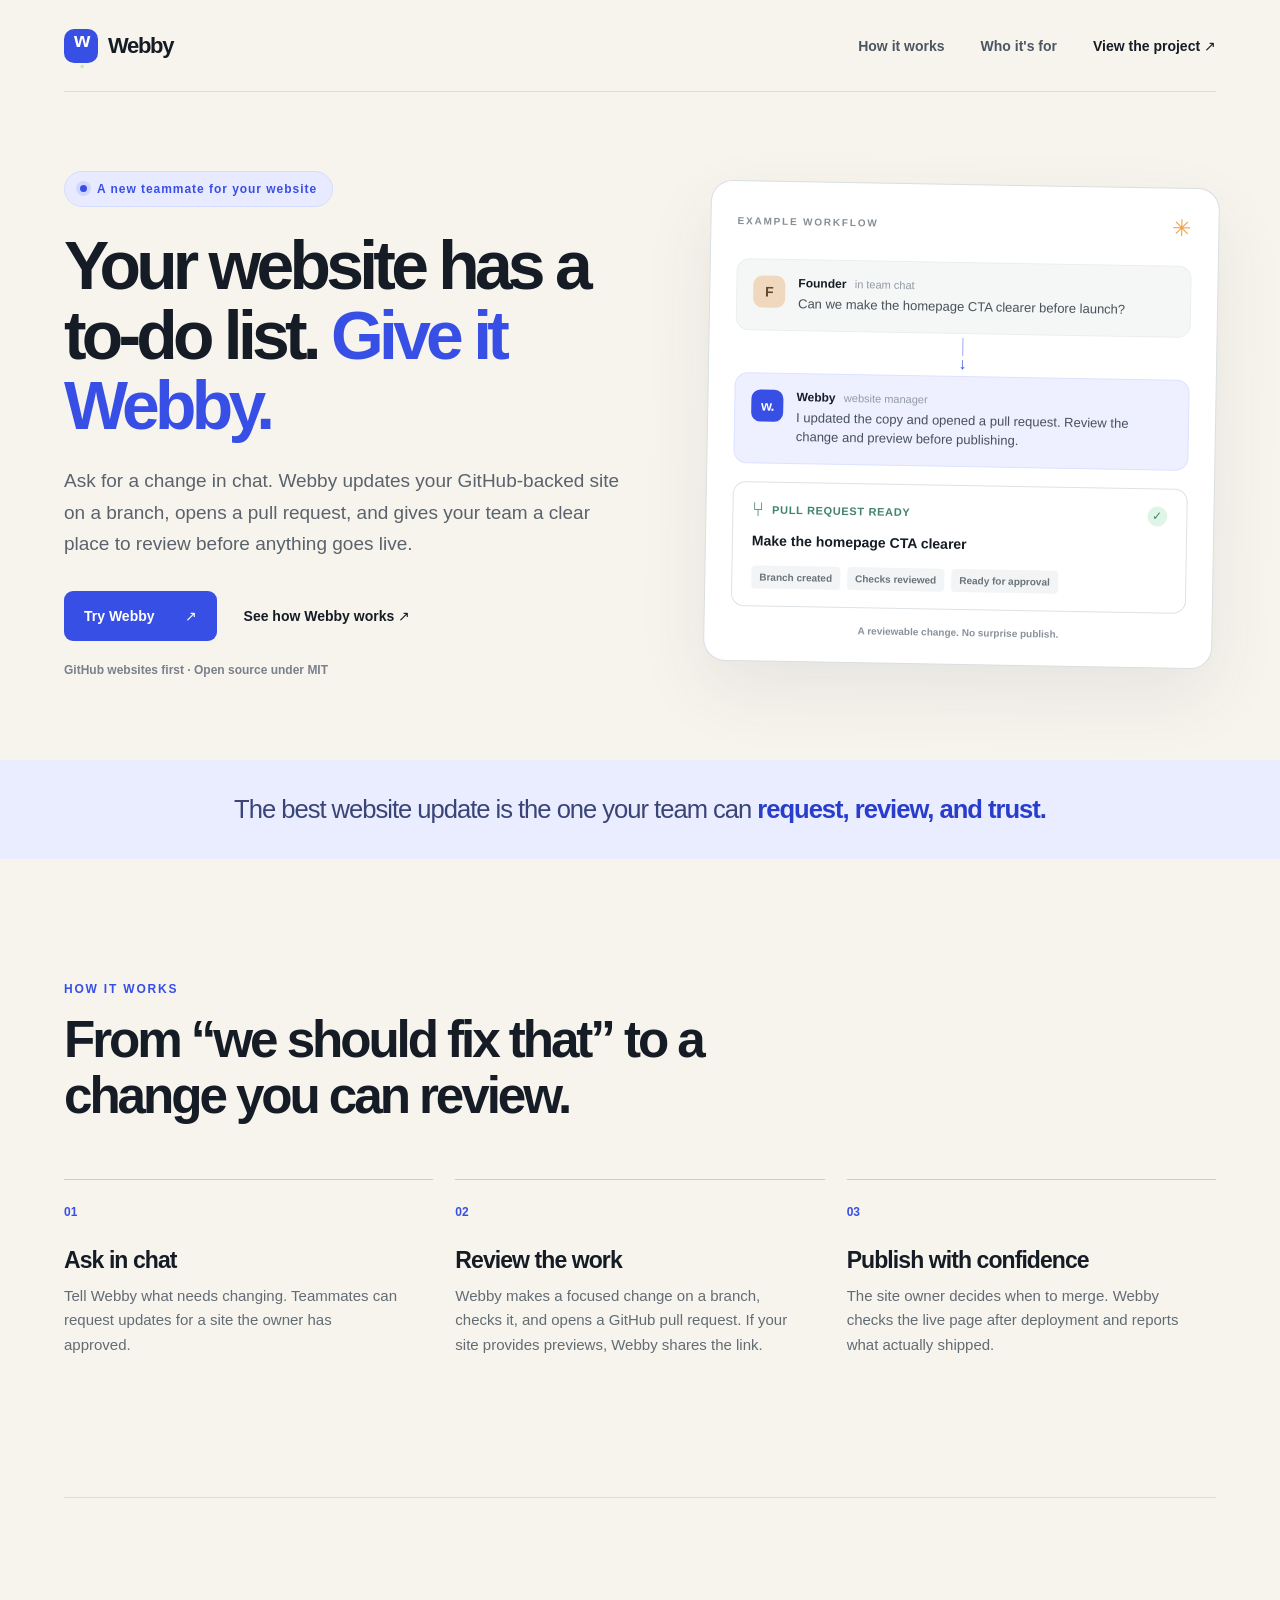
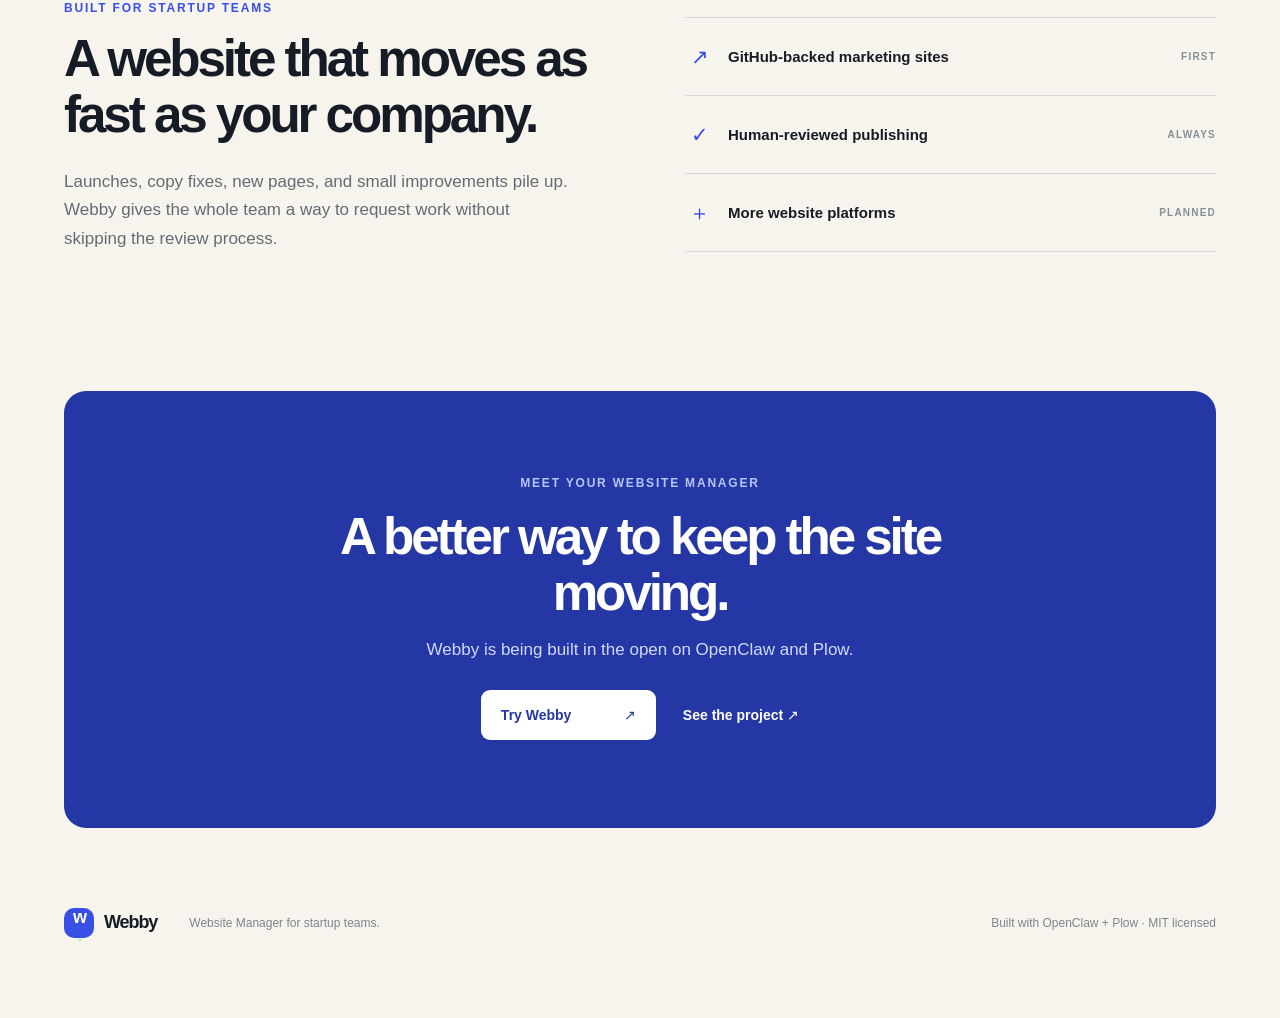
==== site/index.html @ 3ccf78e1 "Add “Try Webby” link to hero and closing sections Add a clear primary CTA linking to the Agent Index" ====
<!doctype html>
<html lang="en">
  <head>
    <meta charset="utf-8" />
    <meta name="viewport" content="width=device-width, initial-scale=1" />
    <meta name="theme-color" content="#f7f4ed" />
    <meta
      name="description"
      content="Webby Website Manager turns startup website requests into reviewed GitHub pull requests."
    />
    <title>Webby — Website Manager for startup teams</title>
    <link rel="stylesheet" href="styles.css" />
  </head>
  <body>
    <a class="skip-link" href="#main">Skip to content</a>
    <div class="page-shell">
      <header class="site-header">
        <a class="brand" href="#top" aria-label="Webby home">
          <span class="brand-mark" aria-hidden="true">w<span>.</span></span>
          <span>Webby</span>
        </a>
        <nav aria-label="Main navigation">
          <a href="#how-it-works">How it works</a>
          <a href="#built-for">Who it's for</a>
          <a
            class="header-link"
            href="https://github.com/bubba311/webby-website-manager"
            >View the project <span aria-hidden="true">↗</span></a
          >
        </nav>
      </header>

      <main id="main">
        <section class="hero" id="top" aria-labelledby="hero-title">
          <div class="hero-copy">
            <div class="eyebrow">
              <span class="status-dot" aria-hidden="true"></span> A new teammate
              for your website
            </div>
            <h1 id="hero-title">
              Your website has a to-do list. <em>Give it Webby.</em>
            </h1>
            <p class="hero-description">
              Ask for a change in chat. Webby updates your GitHub-backed site on
              a branch, opens a pull request, and gives your team a clear place
              to review before anything goes live.
            </p>
            <div class="hero-actions">
              <a
                class="button button-primary"
                href="https://aiworthusing.com/agent-index/webby-website-manager"
                >Try Webby <span aria-hidden="true">↗</span></a
              >
              <a class="text-link" href="#how-it-works"
                >See how Webby works <span aria-hidden="true">↗</span></a
              >
            </div>
            <p class="hero-footnote">
              GitHub websites first · Open source under MIT
            </p>
          </div>

          <div
            class="workflow-visual"
            aria-label="Illustrative example of a website request becoming a pull request"
          >
            <div class="visual-heading">
              <span>EXAMPLE WORKFLOW</span
              ><span class="visual-sparkle" aria-hidden="true">✳</span>
            </div>
            <div class="message-card">
              <div class="avatar avatar-founder" aria-hidden="true">F</div>
              <div>
                <div class="message-meta">
                  Founder <span>in team chat</span>
                </div>
                <p>Can we make the homepage CTA clearer before launch?</p>
              </div>
            </div>
            <div class="flow-connector">
              <span></span><span class="flow-arrow" aria-hidden="true">↓</span>
            </div>
            <div class="message-card webby-message">
              <div class="avatar avatar-webby" aria-hidden="true">w.</div>
              <div>
                <div class="message-meta">
                  Webby <span>website manager</span>
                </div>
                <p>
                  I updated the copy and opened a pull request. Review the
                  change and preview before publishing.
                </p>
              </div>
            </div>
            <div class="pull-request-card">
              <div class="pr-topline">
                <span class="pr-icon" aria-hidden="true">⑂</span> Pull request
                ready <span class="pr-check" aria-hidden="true">✓</span>
              </div>
              <strong>Make the homepage CTA clearer</strong>
              <div class="pr-meta">
                <span>Branch created</span><span>Checks reviewed</span
                ><span>Ready for approval</span>
              </div>
            </div>
            <div class="visual-caption">
              A reviewable change. No surprise publish.
            </div>
          </div>
        </section>

        <section class="principle" aria-label="Webby principle">
          <p>
            The best website update is the one your team can
            <strong>request, review, and trust.</strong>
          </p>
        </section>

        <section
          class="how-section"
          id="how-it-works"
          aria-labelledby="how-title"
        >
          <div class="section-heading">
            <span class="section-kicker">HOW IT WORKS</span>
            <h2 id="how-title">
              From “we should fix that” to a change you can review.
            </h2>
          </div>
          <div class="steps">
            <article class="step">
              <span class="step-number">01</span>
              <h3>Ask in chat</h3>
              <p>
                Tell Webby what needs changing. Teammates can request updates
                for a site the owner has approved.
              </p>
            </article>
            <article class="step">
              <span class="step-number">02</span>
              <h3>Review the work</h3>
              <p>
                Webby makes a focused change on a branch, checks it, and opens a
                GitHub pull request. If your site provides previews, Webby
                shares the link.
              </p>
            </article>
            <article class="step">
              <span class="step-number">03</span>
              <h3>Publish with confidence</h3>
              <p>
                The site owner decides when to merge. Webby checks the live page
                after deployment and reports what actually shipped.
              </p>
            </article>
          </div>
        </section>

        <section class="fit-section" id="built-for" aria-labelledby="fit-title">
          <div>
            <span class="section-kicker">BUILT FOR STARTUP TEAMS</span>
            <h2 id="fit-title">
              A website that moves as fast as your company.
            </h2>
            <p>
              Launches, copy fixes, new pages, and small improvements pile up.
              Webby gives the whole team a way to request work without skipping
              the review process.
            </p>
          </div>
          <div class="fit-list" aria-label="Current scope">
            <div>
              <span class="fit-symbol" aria-hidden="true">↗</span
              ><span>GitHub-backed marketing sites</span><strong>First</strong>
            </div>
            <div>
              <span class="fit-symbol" aria-hidden="true">✓</span
              ><span>Human-reviewed publishing</span><strong>Always</strong>
            </div>
            <div>
              <span class="fit-symbol" aria-hidden="true">＋</span
              ><span>More website platforms</span><strong>Planned</strong>
            </div>
          </div>
        </section>

        <section class="closing" aria-labelledby="closing-title">
          <span class="section-kicker">MEET YOUR WEBSITE MANAGER</span>
          <h2 id="closing-title">A better way to keep the site moving.</h2>
          <p>Webby is being built in the open on OpenClaw and Plow.</p>
          <div class="closing-actions">
            <a
              class="button button-light"
              href="https://aiworthusing.com/agent-index/webby-website-manager"
              >Try Webby <span aria-hidden="true">↗</span></a
            >
            <a
              class="text-link text-link-light"
              href="https://github.com/bubba311/webby-website-manager"
              >See the project <span aria-hidden="true">↗</span></a
            >
          </div>
        </section>
      </main>

      <footer class="site-footer">
        <a class="brand footer-brand" href="#top"
          ><span class="brand-mark" aria-hidden="true">w<span>.</span></span
          ><span>Webby</span></a
        >
        <p>Website Manager for startup teams.</p>
        <span>Built with OpenClaw + Plow · MIT licensed</span>
      </footer>
    </div>
  </body>
</html>
---- site/styles.css ----
:root {
  font-family:
    Inter,
    ui-sans-serif,
    -apple-system,
    BlinkMacSystemFont,
    "Segoe UI",
    sans-serif;
  color: #151c25;
  background: #f7f4ed;
  font-synthesis: none;
}
* {
  box-sizing: border-box;
}
html {
  scroll-behavior: smooth;
}
body {
  margin: 0;
  min-width: 320px;
}
a {
  color: inherit;
}
button,
a {
  -webkit-tap-highlight-color: transparent;
}
a:focus-visible {
  outline: 3px solid #5874ed;
  outline-offset: 4px;
}
.page-shell {
  max-width: 1440px;
  margin: 0 auto;
  padding: 0 64px;
}
.skip-link {
  position: absolute;
  left: 16px;
  top: -60px;
  background: #151c25;
  color: white;
  padding: 10px;
  z-index: 5;
}
.skip-link:focus {
  top: 12px;
}
.site-header {
  height: 92px;
  display: flex;
  align-items: center;
  justify-content: space-between;
  border-bottom: 1px solid #dbddd9;
}
.brand {
  text-decoration: none;
  display: inline-flex;
  align-items: center;
  gap: 10px;
  font-size: 22px;
  font-weight: 800;
  letter-spacing: -0.06em;
}
.brand-mark {
  display: grid;
  place-items: center;
  width: 34px;
  height: 34px;
  border-radius: 10px;
  background: #384fe6;
  color: #fff;
  font-size: 21px;
  letter-spacing: -0.1em;
  line-height: 1;
}
.brand-mark span {
  color: #b5f2a6;
}
.site-header nav {
  display: flex;
  align-items: center;
  gap: 36px;
}
.site-header nav a {
  text-decoration: none;
  font-size: 14px;
  font-weight: 600;
  color: #4c5662;
}
.site-header nav a:hover,
.text-link:hover {
  color: #384fe6;
}
.site-header nav .header-link {
  color: #151c25;
}
.hero {
  display: grid;
  grid-template-columns: minmax(0, 1fr) minmax(420px, 0.88fr);
  gap: 64px;
  align-items: center;
  min-height: 668px;
  padding: 74px 0 78px;
}
.hero-copy {
  max-width: 635px;
}
.eyebrow,
.section-kicker {
  font-size: 12px;
  font-weight: 800;
  letter-spacing: 0.15em;
  color: #384fe6;
}
.eyebrow {
  display: inline-flex;
  align-items: center;
  gap: 10px;
  background: #e8ebff;
  border: 1px solid #d6dcff;
  border-radius: 100px;
  padding: 10px 15px;
  letter-spacing: 0.08em;
}
.status-dot {
  width: 7px;
  height: 7px;
  border-radius: 50%;
  background: #384fe6;
  box-shadow: 0 0 0 4px #d1d8ff;
}
h1,
h2,
h3,
p {
  margin-top: 0;
}
h1 {
  font-size: clamp(52px, 5.3vw, 78px);
  line-height: 1.035;
  letter-spacing: -0.07em;
  margin: 24px 0 24px;
  font-weight: 800;
}
h1 em {
  color: #384fe6;
  font-style: normal;
}
.hero-description {
  font-size: 19px;
  line-height: 1.65;
  color: #5a636c;
  max-width: 570px;
}
.hero-actions {
  display: flex;
  align-items: center;
  gap: 27px;
  margin-top: 32px;
}
.button {
  display: inline-flex;
  gap: 30px;
  align-items: center;
  justify-content: space-between;
  text-decoration: none;
  border-radius: 9px;
  padding: 17px 20px;
  font-size: 14px;
  font-weight: 750;
  transition:
    transform 0.2s,
    box-shadow 0.2s;
}
.button:hover {
  transform: translateY(-2px);
  box-shadow: 0 7px 20px #283db025;
}
.button-primary {
  background: #384fe6;
  color: #fff;
}
.text-link {
  text-decoration: none;
  font-weight: 750;
  font-size: 14px;
  white-space: nowrap;
}
.hero-footnote {
  margin: 22px 0 0;
  color: #78818b;
  font-size: 12px;
  font-weight: 600;
}
.workflow-visual {
  border: 1px solid #d9dfe0;
  border-radius: 22px;
  padding: 26px;
  background: #fff;
  box-shadow: 0 28px 70px #37465716;
  transform: rotate(1deg);
}
.visual-heading {
  display: flex;
  align-items: center;
  justify-content: space-between;
  font-size: 10px;
  font-weight: 800;
  letter-spacing: 0.18em;
  color: #858e95;
  margin-bottom: 24px;
}
.visual-sparkle {
  color: #eea34a;
  font-size: 23px;
}
.message-card {
  display: flex;
  gap: 13px;
  align-items: flex-start;
  background: #f5f6f6;
  border: 1px solid #ebeef0;
  border-radius: 13px;
  padding: 16px;
}
.avatar {
  flex: none;
  display: grid;
  place-items: center;
  width: 32px;
  height: 32px;
  border-radius: 9px;
  font-size: 14px;
  font-weight: 800;
}
.avatar-founder {
  background: #efd8bd;
  color: #664827;
}
.avatar-webby {
  background: #384fe6;
  color: #fff;
  letter-spacing: -0.07em;
}
.message-meta {
  font-size: 12px;
  font-weight: 800;
}
.message-meta span {
  font-size: 11px;
  font-weight: 500;
  color: #929aa2;
  margin-left: 5px;
}
.message-card p {
  font-size: 13px;
  line-height: 1.45;
  margin: 5px 0 0;
  color: #48515a;
}
.flow-connector {
  height: 42px;
  display: flex;
  flex-direction: column;
  align-items: center;
  justify-content: center;
  gap: 1px;
}
.flow-connector > span:first-child {
  height: 18px;
  width: 1px;
  background: #9daaf4;
}
.flow-arrow {
  color: #384fe6;
  font-size: 16px;
  line-height: 14px;
}
.webby-message {
  background: #eef0ff;
  border-color: #dce2ff;
}
.pull-request-card {
  margin-top: 18px;
  border: 1px solid #dce2e6;
  border-radius: 13px;
  padding: 17px 19px;
}
.pr-topline {
  display: flex;
  align-items: center;
  gap: 7px;
  font-size: 11px;
  font-weight: 800;
  color: #42836a;
  text-transform: uppercase;
  letter-spacing: 0.06em;
}
.pr-icon {
  font-size: 20px;
  line-height: 10px;
}
.pr-check {
  margin-left: auto;
  background: #dff5e7;
  border-radius: 50%;
  height: 20px;
  width: 20px;
  display: grid;
  place-items: center;
  font-size: 12px;
}
.pull-request-card strong {
  display: block;
  margin: 13px 0 17px;
  font-size: 14px;
}
.pr-meta {
  display: flex;
  flex-wrap: wrap;
  gap: 7px;
}
.pr-meta span {
  background: #f2f4f5;
  color: #68737b;
  border-radius: 4px;
  font-size: 10px;
  font-weight: 650;
  padding: 6px 8px;
}
.visual-caption {
  text-align: center;
  color: #89929a;
  font-size: 10px;
  font-weight: 600;
  margin: 17px 0 0;
}
.principle {
  margin: 0 -64px;
  background: #e9edff;
  padding: 35px 64px;
}
.principle p {
  margin: 0;
  font-size: clamp(19px, 2vw, 28px);
  letter-spacing: -0.04em;
  text-align: center;
  color: #3b4477;
}
.principle strong {
  color: #283dcc;
}
.how-section {
  padding: 120px 0 124px;
}
.section-heading {
  max-width: 720px;
}
.section-heading h2,
.fit-section h2,
.closing h2 {
  font-size: clamp(38px, 4vw, 58px);
  letter-spacing: -0.06em;
  line-height: 1.1;
  margin: 15px 0 0;
}
.steps {
  display: grid;
  grid-template-columns: repeat(3, 1fr);
  gap: 22px;
  margin-top: 54px;
}
.step {
  border-top: 1px solid #c9cfcb;
  padding-top: 22px;
}
.step-number {
  font-size: 12px;
  font-weight: 800;
  color: #384fe6;
}
.step h3 {
  font-size: 23px;
  letter-spacing: -0.04em;
  margin: 27px 0 10px;
}
.step p {
  color: #626c74;
  font-size: 15px;
  line-height: 1.65;
  max-width: 335px;
}
.fit-section {
  display: grid;
  grid-template-columns: 1fr 1fr;
  gap: 90px;
  align-items: center;
  border-top: 1px solid #dbddd9;
  padding: 100px 0 120px;
}
.fit-section p {
  color: #626c74;
  font-size: 17px;
  line-height: 1.7;
  max-width: 510px;
  margin-top: 24px;
}
.fit-list {
  border-top: 1px solid #d4d8d6;
}
.fit-list > div {
  display: flex;
  align-items: center;
  gap: 14px;
  padding: 24px 0;
  border-bottom: 1px solid #d4d8d6;
  font-size: 15px;
  font-weight: 700;
}
.fit-symbol {
  display: grid;
  place-items: center;
  width: 29px;
  height: 29px;
  color: #384fe6;
  font-size: 21px;
}
.fit-list strong {
  margin-left: auto;
  color: #849098;
  text-transform: uppercase;
  font-size: 10px;
  letter-spacing: 0.12em;
}
.closing {
  background: #2537a4;
  color: #fff;
  text-align: center;
  border-radius: 22px;
  padding: 82px 30px 88px;
}
.closing .section-kicker {
  color: #b9c5ff;
}
.closing h2 {
  max-width: 700px;
  margin: 18px auto 18px;
}
.closing p {
  color: #d2d9ff;
  font-size: 17px;
  margin-bottom: 30px;
}
.button-light {
  color: #2537a4;
  background: #fff;
  min-width: 175px;
}
.closing-actions {
  display: flex;
  align-items: center;
  justify-content: center;
  gap: 27px;
}
.text-link-light {
  color: #fff;
  font-weight: 750;
  font-size: 14px;
  text-decoration: none;
  white-space: nowrap;
}
.text-link-light:hover {
  color: #b9c5ff;
}
.site-footer {
  min-height: 190px;
  display: flex;
  align-items: center;
  gap: 32px;
  color: #7d858c;
  font-size: 12px;
}
.site-footer p {
  margin: 0;
}
.site-footer > span {
  margin-left: auto;
}
.footer-brand {
  color: #151c25;
  font-size: 18px;
}
.footer-brand .brand-mark {
  width: 30px;
  height: 30px;
  font-size: 18px;
}
@media (max-width: 1100px) {
  .page-shell {
    padding: 0 34px;
  }
  .hero {
    gap: 35px;
    grid-template-columns: minmax(0, 1fr) minmax(370px, 0.9fr);
  }
  h1 {
    font-size: 58px;
  }
  .principle {
    margin: 0 -34px;
  }
  .fit-section {
    gap: 45px;
  }
}
@media (max-width: 800px) {
  .site-header nav {
    gap: 18px;
  }
  .site-header nav a:not(.header-link) {
    display: none;
  }
  .hero {
    grid-template-columns: 1fr;
    min-height: 0;
    padding: 66px 0 78px;
  }
  .hero-copy {
    max-width: 700px;
  }
  .workflow-visual {
    max-width: 580px;
    width: 100%;
    margin: auto;
    transform: none;
  }
  .steps {
    grid-template-columns: 1fr;
    gap: 25px;
  }
  .step h3 {
    margin-top: 13px;
  }
  .step p {
    max-width: 620px;
  }
  .fit-section {
    grid-template-columns: 1fr;
    gap: 25px;
  }
  .site-footer {
    flex-wrap: wrap;
    gap: 12px;
    padding: 30px 0;
  }
  .site-footer > span {
    margin-left: 0;
    width: 100%;
  }
}
@media (max-width: 520px) {
  .page-shell {
    padding: 0 20px;
  }
  .site-header {
    height: 72px;
  }
  .brand {
    font-size: 19px;
  }
  .site-header nav .header-link {
    font-size: 12px;
  }
  .hero {
    padding: 52px 0 65px;
  }
  h1 {
    font-size: clamp(44px, 12vw, 58px);
  }
  .hero-description {
    font-size: 16px;
  }
  .hero-actions {
    align-items: stretch;
    flex-direction: column;
    gap: 20px;
  }
  .button {
    justify-content: center;
  }
  .workflow-visual {
    padding: 18px;
  }
  .principle {
    margin: 0 -20px;
    padding: 30px 20px;
  }
  .how-section {
    padding: 80px 0;
  }
  .steps {
    margin-top: 38px;
  }
  .fit-section {
    padding: 76px 0 85px;
  }
  .closing {
    margin: 0 -4px;
    padding: 66px 23px;
    border-radius: 17px;
  }
  .site-footer p {
    width: 100%;
  }
}
@media (prefers-reduced-motion: reduce) {
  html {
    scroll-behavior: auto;
  }
  .button {
    transition: none;
  }
}
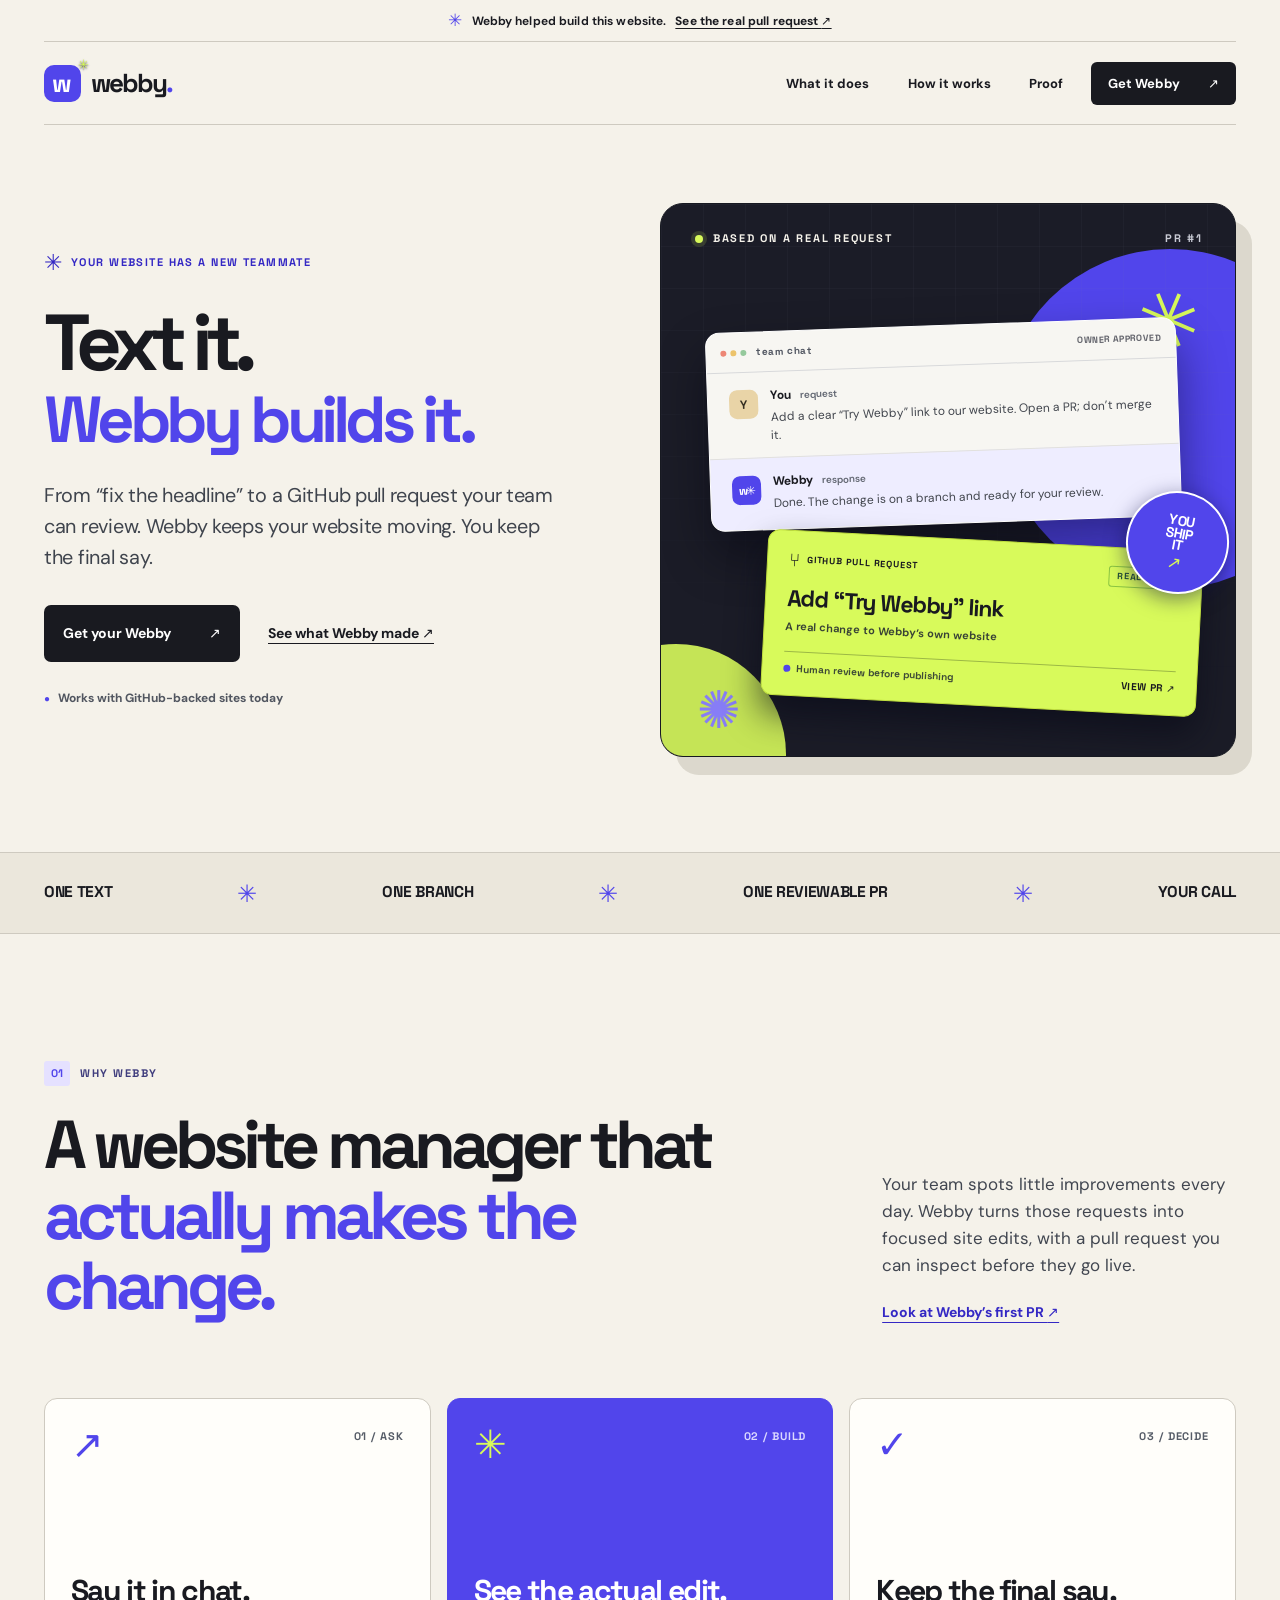
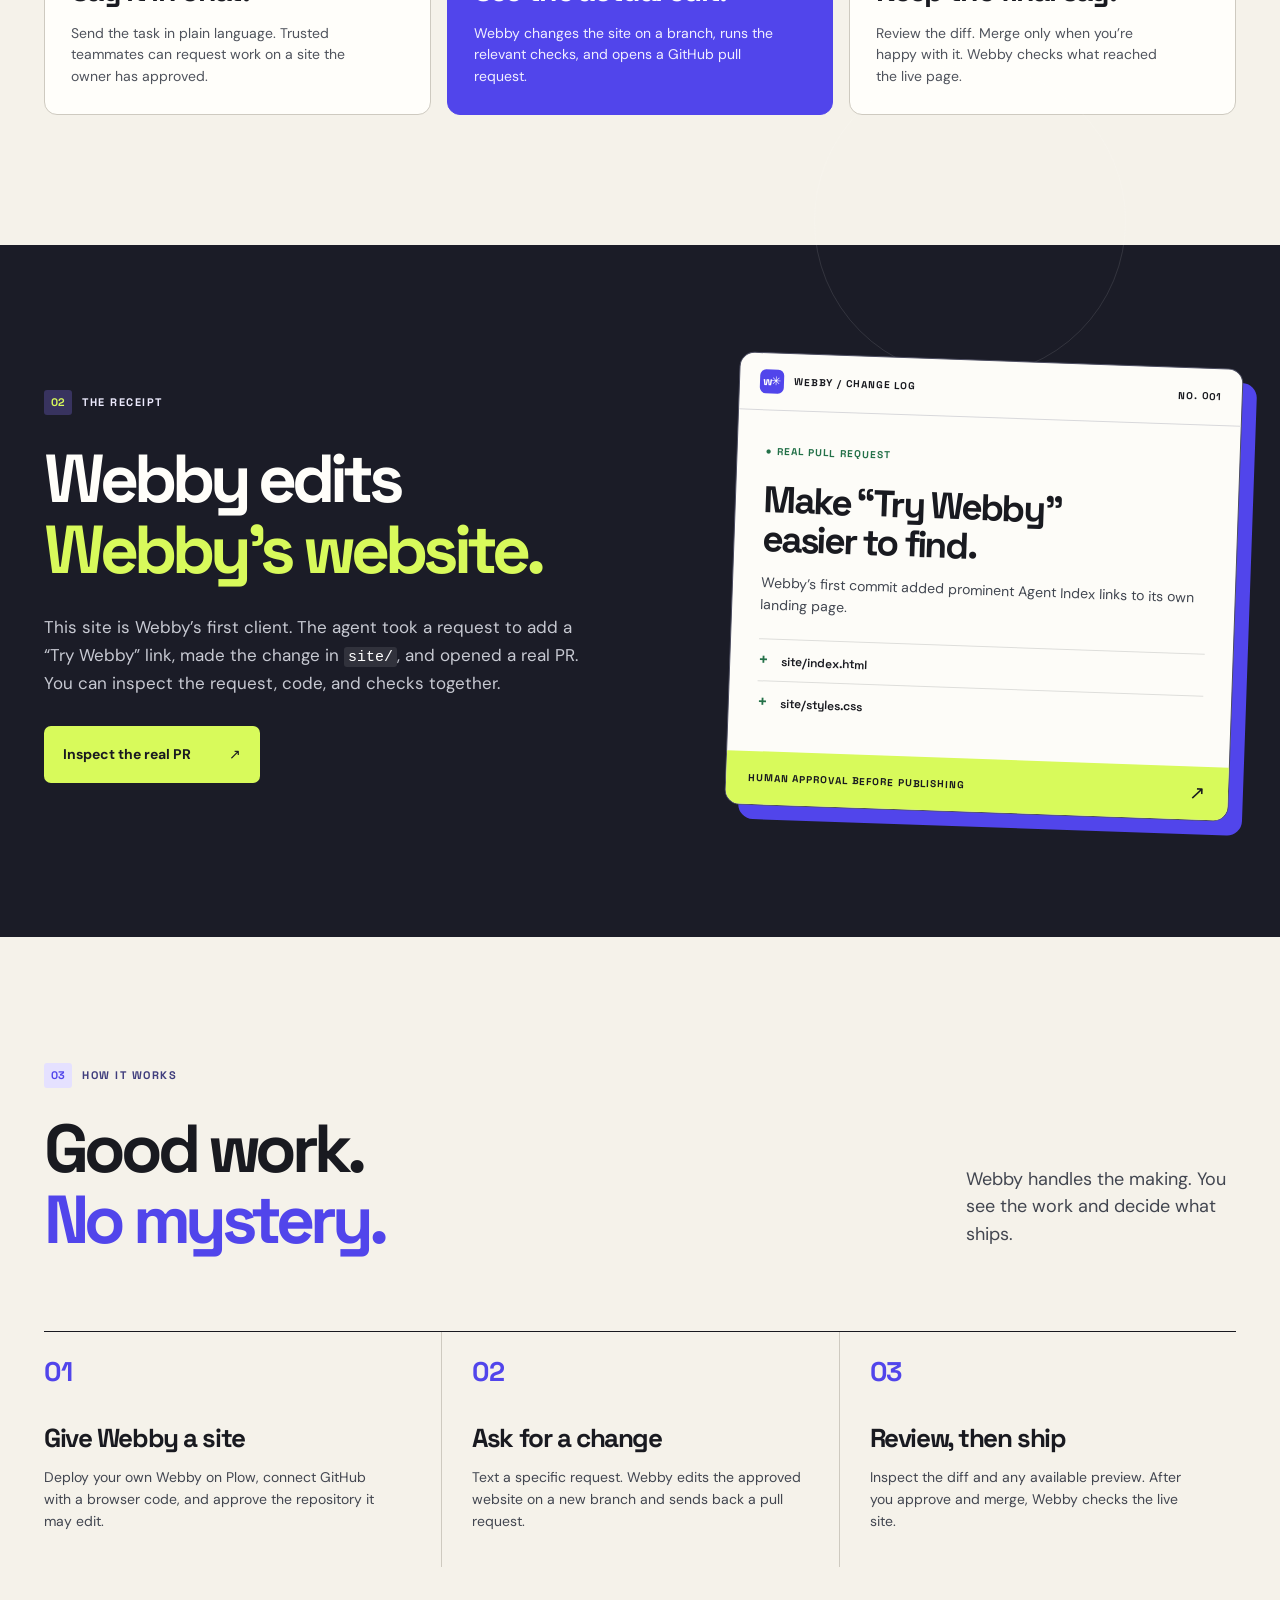
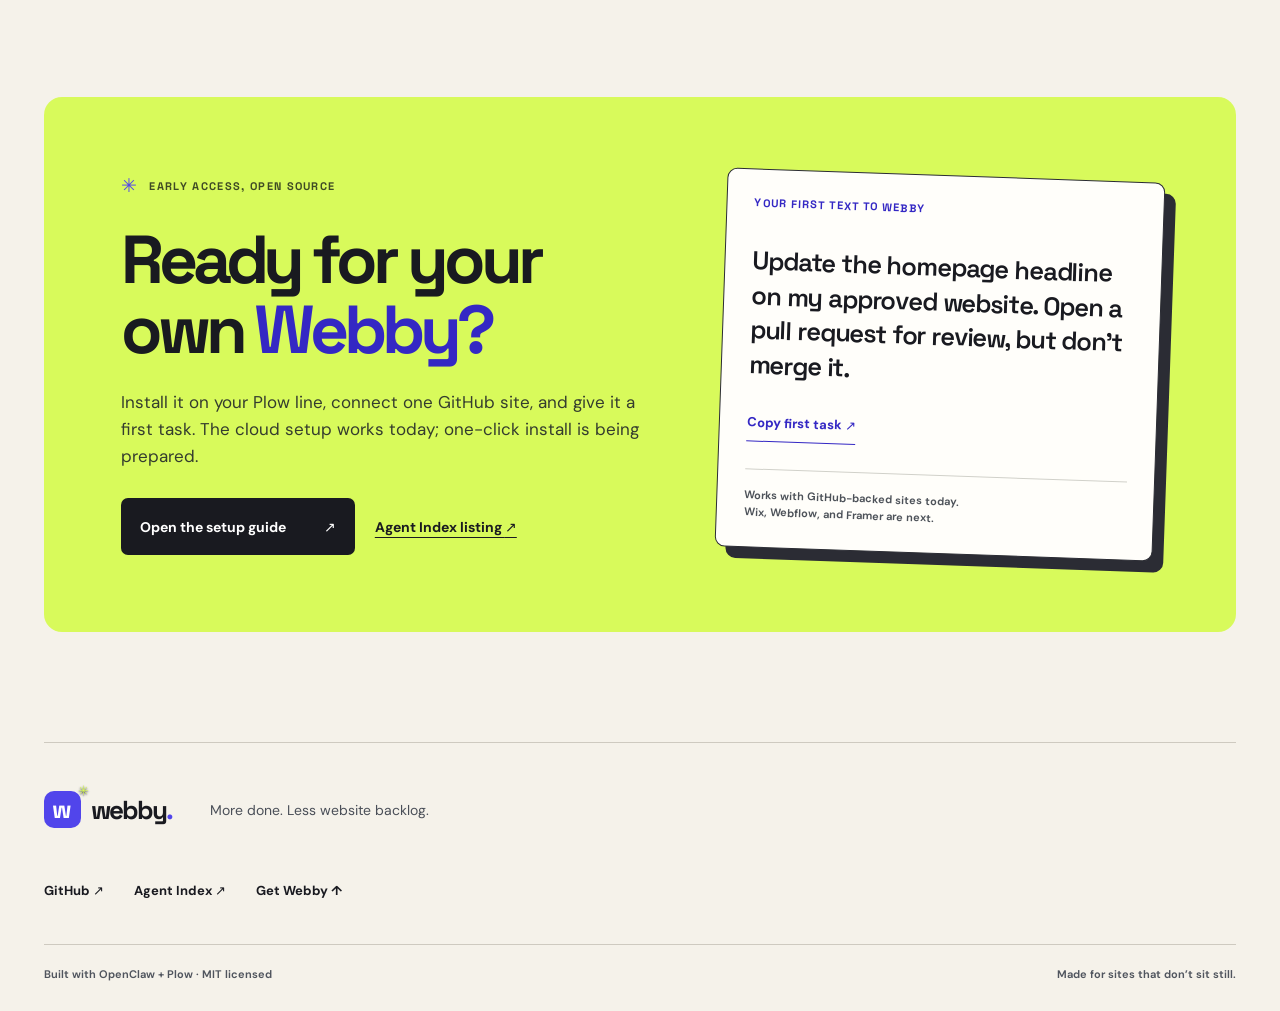
==== commit db24acb9: "Redesign Webby site and simplify first use" ====
--- a/site/index.html
+++ b/site/index.html
@@ -3,214 +3,96 @@
   <head>
     <meta charset="utf-8" />
     <meta name="viewport" content="width=device-width, initial-scale=1" />
-    <meta name="theme-color" content="#f7f4ed" />
-    <meta
-      name="description"
-      content="Webby Website Manager turns startup website requests into reviewed GitHub pull requests."
-    />
-    <title>Webby — Website Manager for startup teams</title>
+    <meta name="theme-color" content="#f5f2ea" />
+    <meta name="description" content="Meet Webby: the website teammate you can text. Ask for a change, get a GitHub pull request, and publish when you're ready." />
+    <meta property="og:type" content="website" />
+    <meta property="og:title" content="Webby — Text it. Webby builds it." />
+    <meta property="og:description" content="A website teammate for startup teams. Text a change, review the PR, and keep the final say." />
+    <meta property="og:url" content="https://bubba311.github.io/webby-website-manager/" />
+    <meta property="og:image" content="https://bubba311.github.io/webby-website-manager/social-card.png" />
+    <meta name="twitter:card" content="summary_large_image" />
+    <link rel="canonical" href="https://bubba311.github.io/webby-website-manager/" />
+    <link rel="icon" href="favicon.svg" type="image/svg+xml" />
+    <link rel="preload" href="fonts/space-grotesk-latin.woff2" as="font" type="font/woff2" crossorigin />
+    <link rel="preload" href="fonts/dm-sans-latin.woff2" as="font" type="font/woff2" crossorigin />
+    <title>Webby — Your website teammate</title>
     <link rel="stylesheet" href="styles.css" />
+    <script src="site.js" defer></script>
   </head>
   <body>
     <a class="skip-link" href="#main">Skip to content</a>
-    <div class="page-shell">
+    <div class="site-wrap">
+      <div class="announcement">
+        <span class="announcement-spark" aria-hidden="true">✳</span>
+        Webby helped build this website.
+        <a href="https://github.com/bubba311/webby-website-manager/pull/1">See the real pull request <span aria-hidden="true">↗</span></a>
+      </div>
+
       <header class="site-header">
         <a class="brand" href="#top" aria-label="Webby home">
-          <span class="brand-mark" aria-hidden="true">w<span>.</span></span>
-          <span>Webby</span>
+          <span class="brand-icon" aria-hidden="true">w<span>✳</span></span>
+          <span class="brand-name">webby<span class="brand-period">.</span></span>
         </a>
-        <nav aria-label="Main navigation">
+        <nav class="main-nav" aria-label="Main navigation">
+          <a href="#what-it-does">What it does</a>
           <a href="#how-it-works">How it works</a>
-          <a href="#built-for">Who it's for</a>
-          <a
-            class="header-link"
-            href="https://github.com/bubba311/webby-website-manager"
-            >View the project <span aria-hidden="true">↗</span></a
-          >
+          <a href="#proof">Proof</a>
         </nav>
+        <a class="nav-cta" href="#get-webby">Get Webby <span aria-hidden="true">↗</span></a>
       </header>
 
       <main id="main">
-        <section class="hero" id="top" aria-labelledby="hero-title">
+        <section class="hero content-width" id="top" aria-labelledby="hero-title">
           <div class="hero-copy">
-            <div class="eyebrow">
-              <span class="status-dot" aria-hidden="true"></span> A new teammate
-              for your website
+            <div class="eyebrow"><span class="eyebrow-icon" aria-hidden="true">✳</span> YOUR WEBSITE HAS A NEW TEAMMATE</div>
+            <h1 id="hero-title">Text it.<br /><span>Webby builds it.</span></h1>
+            <p class="hero-description">From “fix the headline” to a GitHub pull request your team can review. Webby keeps your website moving. You keep the final say.</p>
+            <div class="hero-actions">
+              <a class="button button-dark" href="#get-webby">Get your Webby <span aria-hidden="true">↗</span></a>
+              <a class="under-link" href="#proof">See what Webby made <span aria-hidden="true">↗</span></a>
             </div>
-            <h1 id="hero-title">
-              Your website has a to-do list. <em>Give it Webby.</em>
-            </h1>
-            <p class="hero-description">
-              Ask for a change in chat. Webby updates your GitHub-backed site on
-              a branch, opens a pull request, and gives your team a clear place
-              to review before anything goes live.
-            </p>
-            <div class="hero-actions">
-              <a
-                class="button button-primary"
-                href="https://aiworthusing.com/agent-index/webby-website-manager"
-                >Try Webby <span aria-hidden="true">↗</span></a
-              >
-              <a class="text-link" href="#how-it-works"
-                >See how Webby works <span aria-hidden="true">↗</span></a
-              >
+            <p class="hero-note"><span aria-hidden="true">●</span> Works with GitHub-backed sites today</p>
+          </div>
+          <div class="hero-art" aria-label="Illustration based on Webby's real first pull request">
+            <div class="hero-art-grid" aria-hidden="true"></div>
+            <div class="art-orbit orbit-one" aria-hidden="true">✳</div>
+            <div class="art-orbit orbit-two" aria-hidden="true">✺</div>
+            <div class="art-label"><span class="art-label-dot"></span> BASED ON A REAL REQUEST <span>PR #1</span></div>
+            <div class="chat-window">
+              <div class="window-topline"><span class="window-dots" aria-hidden="true"><i></i><i></i><i></i></span><span>team chat</span><span class="window-secure">OWNER APPROVED</span></div>
+              <div class="chat-row chat-row-owner"><span class="chat-avatar owner-avatar" aria-hidden="true">Y</span><div><span class="chat-name">You <small>request</small></span><p>Add a clear “Try Webby” link to our website. Open a PR; don’t merge it.</p></div></div>
+              <div class="chat-row chat-row-webby"><span class="chat-avatar webby-avatar" aria-hidden="true">w✳</span><div><span class="chat-name">Webby <small>response</small></span><p>Done. The change is on a branch and ready for your review.</p></div></div>
             </div>
-            <p class="hero-footnote">
-              GitHub websites first · Open source under MIT
-            </p>
-          </div>
-
-          <div
-            class="workflow-visual"
-            aria-label="Illustrative example of a website request becoming a pull request"
-          >
-            <div class="visual-heading">
-              <span>EXAMPLE WORKFLOW</span
-              ><span class="visual-sparkle" aria-hidden="true">✳</span>
-            </div>
-            <div class="message-card">
-              <div class="avatar avatar-founder" aria-hidden="true">F</div>
-              <div>
-                <div class="message-meta">
-                  Founder <span>in team chat</span>
-                </div>
-                <p>Can we make the homepage CTA clearer before launch?</p>
-              </div>
-            </div>
-            <div class="flow-connector">
-              <span></span><span class="flow-arrow" aria-hidden="true">↓</span>
-            </div>
-            <div class="message-card webby-message">
-              <div class="avatar avatar-webby" aria-hidden="true">w.</div>
-              <div>
-                <div class="message-meta">
-                  Webby <span>website manager</span>
-                </div>
-                <p>
-                  I updated the copy and opened a pull request. Review the
-                  change and preview before publishing.
-                </p>
-              </div>
-            </div>
-            <div class="pull-request-card">
-              <div class="pr-topline">
-                <span class="pr-icon" aria-hidden="true">⑂</span> Pull request
-                ready <span class="pr-check" aria-hidden="true">✓</span>
-              </div>
-              <strong>Make the homepage CTA clearer</strong>
-              <div class="pr-meta">
-                <span>Branch created</span><span>Checks reviewed</span
-                ><span>Ready for approval</span>
-              </div>
-            </div>
-            <div class="visual-caption">
-              A reviewable change. No surprise publish.
-            </div>
+            <a class="art-pr" href="https://github.com/bubba311/webby-website-manager/pull/1" aria-label="View Webby's real pull request number 1 on GitHub">
+              <div class="art-pr-top"><span class="pr-glyph" aria-hidden="true">⑂</span> GITHUB PULL REQUEST <span class="pr-open">REAL PR #1</span></div>
+              <strong>Add “Try Webby” link</strong>
+              <span class="pr-description">A real change to Webby’s own website</span>
+              <div class="pr-bottom"><span><i aria-hidden="true"></i> Human review before publishing</span><span>VIEW PR ↗</span></div>
+            </a>
+            <div class="art-sticker" aria-hidden="true">YOU<br />SHIP<br />IT<span>↗</span></div>
           </div>
         </section>
 
-        <section class="principle" aria-label="Webby principle">
-          <p>
-            The best website update is the one your team can
-            <strong>request, review, and trust.</strong>
-          </p>
-        </section>
+        <div class="ticker" aria-label="Webby's workflow"><div class="ticker-inner"><span>ONE TEXT</span><b>✳</b><span>ONE BRANCH</span><b>✳</b><span>ONE REVIEWABLE PR</span><b>✳</b><span>YOUR CALL</span></div></div>
 
-        <section
-          class="how-section"
-          id="how-it-works"
-          aria-labelledby="how-title"
-        >
-          <div class="section-heading">
-            <span class="section-kicker">HOW IT WORKS</span>
-            <h2 id="how-title">
-              From “we should fix that” to a change you can review.
-            </h2>
-          </div>
-          <div class="steps">
-            <article class="step">
-              <span class="step-number">01</span>
-              <h3>Ask in chat</h3>
-              <p>
-                Tell Webby what needs changing. Teammates can request updates
-                for a site the owner has approved.
-              </p>
-            </article>
-            <article class="step">
-              <span class="step-number">02</span>
-              <h3>Review the work</h3>
-              <p>
-                Webby makes a focused change on a branch, checks it, and opens a
-                GitHub pull request. If your site provides previews, Webby
-                shares the link.
-              </p>
-            </article>
-            <article class="step">
-              <span class="step-number">03</span>
-              <h3>Publish with confidence</h3>
-              <p>
-                The site owner decides when to merge. Webby checks the live page
-                after deployment and reports what actually shipped.
-              </p>
-            </article>
+        <section class="intro content-width" id="what-it-does" aria-labelledby="intro-title">
+          <div class="section-tag"><span>01</span> WHY WEBBY</div>
+          <div class="intro-grid"><h2 id="intro-title">A website manager that <em>actually makes the change.</em></h2><div class="intro-side"><p>Your team spots little improvements every day. Webby turns those requests into focused site edits, with a pull request you can inspect before they go live.</p><a class="arrow-link" href="https://github.com/bubba311/webby-website-manager/pull/1">Look at Webby’s first PR <span aria-hidden="true">↗</span></a></div></div>
+          <div class="feature-grid">
+            <article class="feature-card"><span class="feature-icon" aria-hidden="true">↗</span><span class="feature-count">01 / ASK</span><h3>Say it in chat.</h3><p>Send the task in plain language. Trusted teammates can request work on a site the owner has approved.</p></article>
+            <article class="feature-card feature-card-accent"><span class="feature-icon" aria-hidden="true">✳</span><span class="feature-count">02 / BUILD</span><h3>See the actual edit.</h3><p>Webby changes the site on a branch, runs the relevant checks, and opens a GitHub pull request.</p></article>
+            <article class="feature-card"><span class="feature-icon" aria-hidden="true">✓</span><span class="feature-count">03 / DECIDE</span><h3>Keep the final say.</h3><p>Review the diff. Merge only when you’re happy with it. Webby checks what reached the live page.</p></article>
           </div>
         </section>
 
-        <section class="fit-section" id="built-for" aria-labelledby="fit-title">
-          <div>
-            <span class="section-kicker">BUILT FOR STARTUP TEAMS</span>
-            <h2 id="fit-title">
-              A website that moves as fast as your company.
-            </h2>
-            <p>
-              Launches, copy fixes, new pages, and small improvements pile up.
-              Webby gives the whole team a way to request work without skipping
-              the review process.
-            </p>
-          </div>
-          <div class="fit-list" aria-label="Current scope">
-            <div>
-              <span class="fit-symbol" aria-hidden="true">↗</span
-              ><span>GitHub-backed marketing sites</span><strong>First</strong>
-            </div>
-            <div>
-              <span class="fit-symbol" aria-hidden="true">✓</span
-              ><span>Human-reviewed publishing</span><strong>Always</strong>
-            </div>
-            <div>
-              <span class="fit-symbol" aria-hidden="true">＋</span
-              ><span>More website platforms</span><strong>Planned</strong>
-            </div>
-          </div>
-        </section>
+        <section class="proof-band" id="proof" aria-labelledby="proof-title"><div class="content-width proof-grid"><div><div class="section-tag section-tag-light"><span>02</span> THE RECEIPT</div><h2 id="proof-title">Webby edits<br /><em>Webby’s website.</em></h2><p>This site is Webby’s first client. The agent took a request to add a “Try Webby” link, made the change in <code>site/</code>, and opened a real PR. You can inspect the request, code, and checks together.</p><a class="button button-lime" href="https://github.com/bubba311/webby-website-manager/pull/1">Inspect the real PR <span aria-hidden="true">↗</span></a></div><div class="proof-visual" aria-label="Summary of Webby's first pull request"><div class="proof-visual-top"><span class="mini-mark" aria-hidden="true">w✳</span><span>WEBBY / CHANGE LOG</span><span>NO. 001</span></div><div class="proof-visual-body"><span class="proof-status">● REAL PULL REQUEST</span><h3>Make “Try Webby” easier to find.</h3><p>Webby’s first commit added prominent Agent Index links to its own landing page.</p><div class="proof-file"><span>+</span> site/index.html</div><div class="proof-file"><span>+</span> site/styles.css</div></div><div class="proof-visual-footer"><span>HUMAN APPROVAL BEFORE PUBLISHING</span><span aria-hidden="true">↗</span></div></div></div></section>
 
-        <section class="closing" aria-labelledby="closing-title">
-          <span class="section-kicker">MEET YOUR WEBSITE MANAGER</span>
-          <h2 id="closing-title">A better way to keep the site moving.</h2>
-          <p>Webby is being built in the open on OpenClaw and Plow.</p>
-          <div class="closing-actions">
-            <a
-              class="button button-light"
-              href="https://aiworthusing.com/agent-index/webby-website-manager"
-              >Try Webby <span aria-hidden="true">↗</span></a
-            >
-            <a
-              class="text-link text-link-light"
-              href="https://github.com/bubba311/webby-website-manager"
-              >See the project <span aria-hidden="true">↗</span></a
-            >
-          </div>
-        </section>
+        <section class="how content-width" id="how-it-works" aria-labelledby="how-title"><div class="section-tag"><span>03</span> HOW IT WORKS</div><div class="how-header"><h2 id="how-title">Good work.<br /><em>No mystery.</em></h2><p>Webby handles the making. You see the work and decide what ships.</p></div><div class="how-steps"><article><span>01</span><h3>Give Webby a site</h3><p>Deploy your own Webby on Plow, connect GitHub with a browser code, and approve the repository it may edit.</p></article><article><span>02</span><h3>Ask for a change</h3><p>Text a specific request. Webby edits the approved website on a new branch and sends back a pull request.</p></article><article><span>03</span><h3>Review, then ship</h3><p>Inspect the diff and any available preview. After you approve and merge, Webby checks the live site.</p></article></div></section>
+
+        <section class="get-section content-width" id="get-webby" aria-labelledby="get-title"><div class="get-card"><div class="get-copy"><span class="get-kicker"><span aria-hidden="true">✳</span> EARLY ACCESS, OPEN SOURCE</span><h2 id="get-title">Ready for your own <em>Webby?</em></h2><p>Install it on your Plow line, connect one GitHub site, and give it a first task. The cloud setup works today; one-click install is being prepared.</p><div class="get-actions"><a class="button button-dark" href="https://github.com/bubba311/webby-website-manager#get-your-own-webby">Open the setup guide <span aria-hidden="true">↗</span></a><a class="under-link" href="https://aiworthusing.com/agent-index/webby-website-manager">Agent Index listing <span aria-hidden="true">↗</span></a></div></div><div class="first-task"><span class="first-task-label">YOUR FIRST TEXT TO WEBBY</span><p id="first-task-text">Update the homepage headline on my approved website. Open a pull request for review, but don’t merge it.</p><button class="copy-button" type="button" data-copy-target="first-task-text">Copy first task <span aria-hidden="true">↗</span></button><span class="first-task-foot">Works with GitHub-backed sites today.<br />Wix, Webflow, and Framer are next.</span></div></div></section>
       </main>
 
-      <footer class="site-footer">
-        <a class="brand footer-brand" href="#top"
-          ><span class="brand-mark" aria-hidden="true">w<span>.</span></span
-          ><span>Webby</span></a
-        >
-        <p>Website Manager for startup teams.</p>
-        <span>Built with OpenClaw + Plow · MIT licensed</span>
-      </footer>
+      <footer class="site-footer content-width"><div class="footer-main"><a class="brand" href="#top" aria-label="Webby home"><span class="brand-icon" aria-hidden="true">w<span>✳</span></span><span class="brand-name">webby<span class="brand-period">.</span></span></a><p>More done. Less website backlog.</p></div><div class="footer-links"><a href="https://github.com/bubba311/webby-website-manager">GitHub ↗</a><a href="https://aiworthusing.com/agent-index/webby-website-manager">Agent Index ↗</a><a href="#get-webby">Get Webby ↑</a></div><div class="footer-bottom"><span>Built with OpenClaw + Plow · MIT licensed</span><span>Made for sites that don’t sit still.</span></div></footer>
     </div>
   </body>
 </html>
--- a/site/styles.css
+++ b/site/styles.css
@@ -1,626 +1,288 @@
+@font-face {
+  font-family: "Space Grotesk";
+  src: url("fonts/space-grotesk-latin.woff2") format("woff2");
+  font-style: normal;
+  font-weight: 400 700;
+  font-display: swap;
+}
+@font-face {
+  font-family: "DM Sans";
+  src: url("fonts/dm-sans-latin.woff2") format("woff2");
+  font-style: normal;
+  font-weight: 400 700;
+  font-display: swap;
+}
 :root {
-  font-family:
-    Inter,
-    ui-sans-serif,
-    -apple-system,
-    BlinkMacSystemFont,
-    "Segoe UI",
-    sans-serif;
-  color: #151c25;
-  background: #f7f4ed;
+  --paper: #f5f2ea;
+  --paper-dark: #ebe7dc;
+  --ink: #191a20;
+  --muted: #515660;
+  --line: #cecac0;
+  --blue: #5145eb;
+  --blue-dark: #3428c4;
+  --lime: #d8fa5b;
+  --night: #1b1c27;
+  font-family: "DM Sans", sans-serif;
+  color: var(--ink);
+  background: var(--paper);
   font-synthesis: none;
 }
-* {
-  box-sizing: border-box;
-}
-html {
-  scroll-behavior: smooth;
-}
-body {
-  margin: 0;
-  min-width: 320px;
-}
-a {
-  color: inherit;
-}
-button,
-a {
-  -webkit-tap-highlight-color: transparent;
-}
-a:focus-visible {
-  outline: 3px solid #5874ed;
-  outline-offset: 4px;
-}
-.page-shell {
-  max-width: 1440px;
-  margin: 0 auto;
-  padding: 0 64px;
-}
-.skip-link {
-  position: absolute;
-  left: 16px;
-  top: -60px;
-  background: #151c25;
-  color: white;
-  padding: 10px;
-  z-index: 5;
-}
-.skip-link:focus {
-  top: 12px;
-}
-.site-header {
-  height: 92px;
-  display: flex;
-  align-items: center;
-  justify-content: space-between;
-  border-bottom: 1px solid #dbddd9;
-}
-.brand {
-  text-decoration: none;
-  display: inline-flex;
-  align-items: center;
-  gap: 10px;
-  font-size: 22px;
-  font-weight: 800;
-  letter-spacing: -0.06em;
-}
-.brand-mark {
-  display: grid;
-  place-items: center;
-  width: 34px;
-  height: 34px;
-  border-radius: 10px;
-  background: #384fe6;
-  color: #fff;
-  font-size: 21px;
-  letter-spacing: -0.1em;
-  line-height: 1;
-}
-.brand-mark span {
-  color: #b5f2a6;
-}
-.site-header nav {
-  display: flex;
-  align-items: center;
-  gap: 36px;
-}
-.site-header nav a {
-  text-decoration: none;
-  font-size: 14px;
-  font-weight: 600;
-  color: #4c5662;
-}
-.site-header nav a:hover,
-.text-link:hover {
-  color: #384fe6;
-}
-.site-header nav .header-link {
-  color: #151c25;
-}
-.hero {
-  display: grid;
-  grid-template-columns: minmax(0, 1fr) minmax(420px, 0.88fr);
-  gap: 64px;
-  align-items: center;
-  min-height: 668px;
-  padding: 74px 0 78px;
-}
-.hero-copy {
-  max-width: 635px;
-}
-.eyebrow,
-.section-kicker {
-  font-size: 12px;
-  font-weight: 800;
-  letter-spacing: 0.15em;
-  color: #384fe6;
-}
-.eyebrow {
-  display: inline-flex;
-  align-items: center;
-  gap: 10px;
-  background: #e8ebff;
-  border: 1px solid #d6dcff;
-  border-radius: 100px;
-  padding: 10px 15px;
-  letter-spacing: 0.08em;
-}
-.status-dot {
-  width: 7px;
-  height: 7px;
-  border-radius: 50%;
-  background: #384fe6;
-  box-shadow: 0 0 0 4px #d1d8ff;
-}
-h1,
-h2,
-h3,
-p {
-  margin-top: 0;
-}
-h1 {
-  font-size: clamp(52px, 5.3vw, 78px);
-  line-height: 1.035;
-  letter-spacing: -0.07em;
-  margin: 24px 0 24px;
-  font-weight: 800;
-}
-h1 em {
-  color: #384fe6;
-  font-style: normal;
-}
-.hero-description {
-  font-size: 19px;
-  line-height: 1.65;
-  color: #5a636c;
-  max-width: 570px;
-}
-.hero-actions {
-  display: flex;
-  align-items: center;
-  gap: 27px;
-  margin-top: 32px;
-}
-.button {
-  display: inline-flex;
-  gap: 30px;
-  align-items: center;
-  justify-content: space-between;
-  text-decoration: none;
-  border-radius: 9px;
-  padding: 17px 20px;
-  font-size: 14px;
-  font-weight: 750;
-  transition:
-    transform 0.2s,
-    box-shadow 0.2s;
-}
-.button:hover {
-  transform: translateY(-2px);
-  box-shadow: 0 7px 20px #283db025;
-}
-.button-primary {
-  background: #384fe6;
-  color: #fff;
-}
-.text-link {
-  text-decoration: none;
-  font-weight: 750;
-  font-size: 14px;
-  white-space: nowrap;
-}
-.hero-footnote {
-  margin: 22px 0 0;
-  color: #78818b;
-  font-size: 12px;
-  font-weight: 600;
-}
-.workflow-visual {
-  border: 1px solid #d9dfe0;
-  border-radius: 22px;
-  padding: 26px;
-  background: #fff;
-  box-shadow: 0 28px 70px #37465716;
-  transform: rotate(1deg);
-}
-.visual-heading {
-  display: flex;
-  align-items: center;
-  justify-content: space-between;
-  font-size: 10px;
-  font-weight: 800;
-  letter-spacing: 0.18em;
-  color: #858e95;
-  margin-bottom: 24px;
-}
-.visual-sparkle {
-  color: #eea34a;
-  font-size: 23px;
-}
-.message-card {
-  display: flex;
-  gap: 13px;
-  align-items: flex-start;
-  background: #f5f6f6;
-  border: 1px solid #ebeef0;
-  border-radius: 13px;
-  padding: 16px;
-}
-.avatar {
-  flex: none;
-  display: grid;
-  place-items: center;
-  width: 32px;
-  height: 32px;
-  border-radius: 9px;
-  font-size: 14px;
-  font-weight: 800;
-}
-.avatar-founder {
-  background: #efd8bd;
-  color: #664827;
-}
-.avatar-webby {
-  background: #384fe6;
-  color: #fff;
-  letter-spacing: -0.07em;
-}
-.message-meta {
-  font-size: 12px;
-  font-weight: 800;
-}
-.message-meta span {
-  font-size: 11px;
-  font-weight: 500;
-  color: #929aa2;
-  margin-left: 5px;
-}
-.message-card p {
-  font-size: 13px;
-  line-height: 1.45;
-  margin: 5px 0 0;
-  color: #48515a;
-}
-.flow-connector {
-  height: 42px;
-  display: flex;
-  flex-direction: column;
-  align-items: center;
-  justify-content: center;
-  gap: 1px;
-}
-.flow-connector > span:first-child {
-  height: 18px;
-  width: 1px;
-  background: #9daaf4;
-}
-.flow-arrow {
-  color: #384fe6;
-  font-size: 16px;
-  line-height: 14px;
-}
-.webby-message {
-  background: #eef0ff;
-  border-color: #dce2ff;
-}
-.pull-request-card {
-  margin-top: 18px;
-  border: 1px solid #dce2e6;
-  border-radius: 13px;
-  padding: 17px 19px;
-}
-.pr-topline {
-  display: flex;
-  align-items: center;
-  gap: 7px;
-  font-size: 11px;
-  font-weight: 800;
-  color: #42836a;
-  text-transform: uppercase;
-  letter-spacing: 0.06em;
-}
-.pr-icon {
-  font-size: 20px;
-  line-height: 10px;
-}
-.pr-check {
-  margin-left: auto;
-  background: #dff5e7;
-  border-radius: 50%;
-  height: 20px;
-  width: 20px;
-  display: grid;
-  place-items: center;
-  font-size: 12px;
-}
-.pull-request-card strong {
-  display: block;
-  margin: 13px 0 17px;
-  font-size: 14px;
-}
-.pr-meta {
-  display: flex;
-  flex-wrap: wrap;
-  gap: 7px;
-}
-.pr-meta span {
-  background: #f2f4f5;
-  color: #68737b;
-  border-radius: 4px;
-  font-size: 10px;
-  font-weight: 650;
-  padding: 6px 8px;
-}
-.visual-caption {
-  text-align: center;
-  color: #89929a;
-  font-size: 10px;
-  font-weight: 600;
-  margin: 17px 0 0;
-}
-.principle {
-  margin: 0 -64px;
-  background: #e9edff;
-  padding: 35px 64px;
-}
-.principle p {
-  margin: 0;
-  font-size: clamp(19px, 2vw, 28px);
-  letter-spacing: -0.04em;
-  text-align: center;
-  color: #3b4477;
-}
-.principle strong {
-  color: #283dcc;
-}
-.how-section {
-  padding: 120px 0 124px;
-}
-.section-heading {
-  max-width: 720px;
-}
-.section-heading h2,
-.fit-section h2,
-.closing h2 {
-  font-size: clamp(38px, 4vw, 58px);
-  letter-spacing: -0.06em;
-  line-height: 1.1;
-  margin: 15px 0 0;
-}
-.steps {
-  display: grid;
-  grid-template-columns: repeat(3, 1fr);
-  gap: 22px;
-  margin-top: 54px;
-}
-.step {
-  border-top: 1px solid #c9cfcb;
-  padding-top: 22px;
-}
-.step-number {
-  font-size: 12px;
-  font-weight: 800;
-  color: #384fe6;
-}
-.step h3 {
-  font-size: 23px;
-  letter-spacing: -0.04em;
-  margin: 27px 0 10px;
-}
-.step p {
-  color: #626c74;
-  font-size: 15px;
-  line-height: 1.65;
-  max-width: 335px;
-}
-.fit-section {
-  display: grid;
-  grid-template-columns: 1fr 1fr;
-  gap: 90px;
-  align-items: center;
-  border-top: 1px solid #dbddd9;
-  padding: 100px 0 120px;
-}
-.fit-section p {
-  color: #626c74;
-  font-size: 17px;
-  line-height: 1.7;
-  max-width: 510px;
-  margin-top: 24px;
-}
-.fit-list {
-  border-top: 1px solid #d4d8d6;
-}
-.fit-list > div {
-  display: flex;
-  align-items: center;
-  gap: 14px;
-  padding: 24px 0;
-  border-bottom: 1px solid #d4d8d6;
-  font-size: 15px;
-  font-weight: 700;
-}
-.fit-symbol {
-  display: grid;
-  place-items: center;
-  width: 29px;
-  height: 29px;
-  color: #384fe6;
-  font-size: 21px;
-}
-.fit-list strong {
-  margin-left: auto;
-  color: #849098;
-  text-transform: uppercase;
-  font-size: 10px;
-  letter-spacing: 0.12em;
-}
-.closing {
-  background: #2537a4;
-  color: #fff;
-  text-align: center;
-  border-radius: 22px;
-  padding: 82px 30px 88px;
-}
-.closing .section-kicker {
-  color: #b9c5ff;
-}
-.closing h2 {
-  max-width: 700px;
-  margin: 18px auto 18px;
-}
-.closing p {
-  color: #d2d9ff;
-  font-size: 17px;
-  margin-bottom: 30px;
-}
-.button-light {
-  color: #2537a4;
-  background: #fff;
-  min-width: 175px;
-}
-.closing-actions {
-  display: flex;
-  align-items: center;
-  justify-content: center;
-  gap: 27px;
-}
-.text-link-light {
-  color: #fff;
-  font-weight: 750;
-  font-size: 14px;
-  text-decoration: none;
-  white-space: nowrap;
-}
-.text-link-light:hover {
-  color: #b9c5ff;
-}
-.site-footer {
-  min-height: 190px;
-  display: flex;
-  align-items: center;
-  gap: 32px;
-  color: #7d858c;
-  font-size: 12px;
-}
-.site-footer p {
-  margin: 0;
-}
-.site-footer > span {
-  margin-left: auto;
-}
-.footer-brand {
-  color: #151c25;
-  font-size: 18px;
-}
-.footer-brand .brand-mark {
-  width: 30px;
-  height: 30px;
-  font-size: 18px;
-}
-@media (max-width: 1100px) {
-  .page-shell {
-    padding: 0 34px;
-  }
-  .hero {
-    gap: 35px;
-    grid-template-columns: minmax(0, 1fr) minmax(370px, 0.9fr);
-  }
-  h1 {
-    font-size: 58px;
-  }
-  .principle {
-    margin: 0 -34px;
-  }
-  .fit-section {
-    gap: 45px;
-  }
-}
-@media (max-width: 800px) {
-  .site-header nav {
-    gap: 18px;
-  }
-  .site-header nav a:not(.header-link) {
-    display: none;
-  }
-  .hero {
-    grid-template-columns: 1fr;
-    min-height: 0;
-    padding: 66px 0 78px;
-  }
-  .hero-copy {
-    max-width: 700px;
-  }
-  .workflow-visual {
-    max-width: 580px;
-    width: 100%;
-    margin: auto;
-    transform: none;
-  }
-  .steps {
-    grid-template-columns: 1fr;
-    gap: 25px;
-  }
-  .step h3 {
-    margin-top: 13px;
-  }
-  .step p {
-    max-width: 620px;
-  }
-  .fit-section {
-    grid-template-columns: 1fr;
-    gap: 25px;
-  }
-  .site-footer {
-    flex-wrap: wrap;
-    gap: 12px;
-    padding: 30px 0;
-  }
-  .site-footer > span {
-    margin-left: 0;
-    width: 100%;
-  }
-}
-@media (max-width: 520px) {
-  .page-shell {
-    padding: 0 20px;
-  }
-  .site-header {
-    height: 72px;
-  }
-  .brand {
-    font-size: 19px;
-  }
-  .site-header nav .header-link {
-    font-size: 12px;
-  }
-  .hero {
-    padding: 52px 0 65px;
-  }
-  h1 {
-    font-size: clamp(44px, 12vw, 58px);
-  }
-  .hero-description {
-    font-size: 16px;
-  }
-  .hero-actions {
-    align-items: stretch;
-    flex-direction: column;
-    gap: 20px;
-  }
-  .button {
-    justify-content: center;
-  }
-  .workflow-visual {
-    padding: 18px;
-  }
-  .principle {
-    margin: 0 -20px;
-    padding: 30px 20px;
-  }
-  .how-section {
-    padding: 80px 0;
-  }
-  .steps {
-    margin-top: 38px;
-  }
-  .fit-section {
-    padding: 76px 0 85px;
-  }
-  .closing {
-    margin: 0 -4px;
-    padding: 66px 23px;
-    border-radius: 17px;
-  }
-  .site-footer p {
-    width: 100%;
-  }
+* { box-sizing: border-box; }
+html { scroll-behavior: smooth; }
+body { margin: 0; min-width: 320px; }
+a { color: inherit; }
+button, a { -webkit-tap-highlight-color: transparent; }
+a:focus-visible, button:focus-visible { outline: 3px solid var(--blue); outline-offset: 4px; }
+button { font: inherit; }
+h1, h2, h3, p { margin-top: 0; }
+.site-wrap { overflow: hidden; }
+.content-width, .site-header, .announcement { width: min(100% - 88px, 1392px); margin-inline: auto; }
+.skip-link { position: fixed; top: -80px; left: 16px; z-index: 30; padding: 12px 18px; background: var(--lime); color: var(--ink); font-weight: 700; }
+.skip-link:focus { top: 14px; }
+.announcement { min-height: 41px; display: flex; align-items: center; justify-content: center; gap: 9px; font-size: 12px; font-weight: 650; letter-spacing: .01em; }
+.announcement-spark { color: var(--blue); font-size: 17px; line-height: 1; }
+.announcement a { text-underline-offset: 3px; font-weight: 800; }
+.announcement a:hover { color: var(--blue-dark); }
+.site-header { height: 84px; display: flex; align-items: center; justify-content: space-between; border-top: 1px solid var(--line); border-bottom: 1px solid var(--line); gap: 28px; }
+.brand { display: inline-flex; align-items: center; gap: 10px; text-decoration: none; white-space: nowrap; }
+.brand-icon { width: 37px; height: 37px; display: grid; place-items: center; position: relative; border-radius: 10px; background: var(--blue); color: white; font: 700 25px/1 "Space Grotesk", sans-serif; letter-spacing: -.1em; padding-right: 3px; }
+.brand-icon span { position: absolute; right: -5px; top: -7px; color: var(--lime); font: 700 13px/1 "Space Grotesk", sans-serif; text-shadow: 0 1px 2px #201e38; }
+.brand-name { font: 700 26px/1 "Space Grotesk", sans-serif; letter-spacing: -.08em; }
+.brand-period { color: var(--blue); }
+.main-nav { display: flex; align-items: center; gap: clamp(20px, 3vw, 46px); margin-left: auto; }
+.main-nav a { text-decoration: none; font-size: 13px; font-weight: 750; }
+.main-nav a:hover, .footer-links a:hover { color: var(--blue); }
+.nav-cta { text-decoration: none; display: inline-flex; align-items: center; gap: 28px; background: var(--ink); color: white; border-radius: 6px; padding: 13px 17px; font-size: 13px; font-weight: 750; transition: transform .2s, background .2s; }
+.nav-cta:hover { background: var(--blue); transform: translateY(-2px); }
+.hero { display: grid; grid-template-columns: minmax(0, .99fr) minmax(0, 1.01fr); gap: clamp(32px, 4vw, 64px); align-items: center; padding-block: 78px 95px; min-height: 700px; }
+.hero-copy { position: relative; z-index: 2; }
+.eyebrow { display: inline-flex; align-items: center; gap: 9px; font: 700 11px/1.3 "Space Grotesk", sans-serif; letter-spacing: .13em; color: var(--blue-dark); }
+.eyebrow-icon { font-size: 22px; line-height: 10px; letter-spacing: 0; }
+h1, h2, h3 { font-family: "Space Grotesk", sans-serif; }
+h1 { font-size: clamp(67px, 6.2vw, 100px); line-height: .94; letter-spacing: -.095em; font-weight: 700; margin: 31px 0 30px; }
+h1 span { display: block; color: var(--blue); font-size: .82em; letter-spacing: -.08em; white-space: nowrap; margin-top: 8px; }
+.hero-description { max-width: 510px; color: #3f444d; font-size: clamp(18px, 1.55vw, 21px); line-height: 1.55; letter-spacing: -.014em; }
+.hero-actions, .get-actions { display: flex; align-items: center; gap: 28px; margin-top: 32px; }
+.button { display: inline-flex; justify-content: space-between; align-items: center; gap: 38px; border-radius: 7px; min-height: 57px; padding: 16px 19px; text-decoration: none; font-size: 14px; font-weight: 800; white-space: nowrap; transition: transform .2s, box-shadow .2s, background .2s; }
+.button:hover { transform: translateY(-3px); box-shadow: 0 12px 24px #191a2025; }
+.button-dark { background: var(--ink); color: white; }
+.button-dark:hover { background: var(--blue); }
+.under-link, .arrow-link { text-underline-offset: 5px; text-decoration-thickness: 1px; font-size: 14px; font-weight: 800; white-space: nowrap; }
+.under-link:hover, .arrow-link:hover { color: var(--blue-dark); }
+.hero-note { margin: 28px 0 0; color: var(--muted); font-size: 12px; font-weight: 700; }
+.hero-note span { color: var(--blue); font-size: 10px; margin-right: 5px; }
+.hero-art { min-height: 554px; position: relative; border-radius: 23px; background: var(--night); border: 1px solid #171921; overflow: hidden; box-shadow: 16px 18px 0 #dcd8cd; }
+.hero-art-grid { position: absolute; inset: 0; opacity: .23; background-image: linear-gradient(#81869c44 1px, transparent 1px), linear-gradient(90deg, #81869c44 1px, transparent 1px); background-size: 42px 42px; mask-image: linear-gradient(to bottom, black, transparent 95%); }
+.hero-art::before { content: ""; position: absolute; width: 340px; height: 340px; border-radius: 50%; right: -105px; top: 45px; background: var(--blue); filter: blur(0); }
+.hero-art::after { content: ""; position: absolute; width: 220px; height: 220px; border-radius: 50%; left: -95px; bottom: -108px; background: var(--lime); opacity: .9; }
+.art-label { position: absolute; z-index: 2; top: 29px; left: 34px; right: 32px; display: flex; gap: 10px; align-items: center; color: #f5f2ea; font: 700 11px/1 "Space Grotesk", sans-serif; letter-spacing: .16em; }
+.art-label > span:last-child { margin-left: auto; color: #c9cbd5; }
+.art-label-dot { width: 8px; height: 8px; background: var(--lime); border-radius: 50%; box-shadow: 0 0 0 4px #d8fa5b24; }
+.art-orbit { position: absolute; z-index: 1; color: var(--lime); line-height: 1; }
+.orbit-one { right: 33px; top: 80px; font-size: 77px; transform: rotate(-22deg); }
+.orbit-two { left: 36px; bottom: 20px; font-size: 52px; color: #877df6; }
+.chat-window { position: absolute; z-index: 2; left: 8.2%; top: 22%; width: 82%; background: #f7f6f2; border: 1px solid #ffffff; border-radius: 14px; overflow: hidden; transform: rotate(-2deg); box-shadow: 0 24px 48px #03030e70; }
+.window-topline { min-height: 40px; padding: 0 14px; display: flex; align-items: center; gap: 10px; border-bottom: 1px solid #d8d9db; color: #515661; font: 700 10px/1 "Space Grotesk", sans-serif; letter-spacing: .04em; }
+.window-dots { display: flex; gap: 4px; }
+.window-dots i { width: 6px; height: 6px; background: #bebfc3; border-radius: 50%; }
+.window-dots i:first-child { background: #ed8776; }
+.window-dots i:nth-child(2) { background: #ecc36b; }
+.window-dots i:last-child { background: #95c99c; }
+.window-secure { margin-left: auto; font-size: 9px; color: #62636b; }
+.chat-row { display: flex; gap: 12px; padding: 17px 21px 13px; }
+.chat-row + .chat-row { border-top: 1px solid #e2e1dd; }
+.chat-row-webby { background: #eeedff; padding-bottom: 17px; }
+.chat-avatar { width: 29px; height: 29px; flex: none; display: grid; place-items: center; border-radius: 8px; font: 700 12px/1 "Space Grotesk", sans-serif; }
+.owner-avatar { color: #352f22; background: #e9d4a7; }
+.webby-avatar { color: white; background: var(--blue); letter-spacing: -.1em; }
+.chat-name { display: block; font-weight: 800; font-size: 12px; line-height: 1.1; }
+.chat-name small { margin-left: 6px; font-weight: 600; font-size: 10px; color: #626772; }
+.chat-row p { margin: 6px 0 0; color: #42464e; font-size: 12px; line-height: 1.5; }
+.art-pr { position: absolute; z-index: 3; right: 6%; bottom: 9%; width: 76%; min-height: 166px; background: var(--lime); border: 1px solid #c1e03f; border-radius: 12px; padding: 18px 21px 13px; text-decoration: none; box-shadow: 0 18px 34px #090b19a6; transform: rotate(3deg); transition: transform .25s, box-shadow .25s; }
+.art-pr:hover { transform: rotate(0) translateY(-5px); box-shadow: 0 24px 43px #090b19a6; }
+.art-pr-top { display: flex; align-items: center; gap: 6px; font: 700 9px/1 "Space Grotesk", sans-serif; letter-spacing: .1em; }
+.pr-glyph { font-size: 18px; line-height: 6px; }
+.pr-open { margin-left: auto; color: #285237; border: 1px solid #8cc642; padding: 5px 7px; border-radius: 3px; }
+.art-pr strong { display: block; margin: 16px 0 2px; font: 700 23px/1.12 "Space Grotesk", sans-serif; letter-spacing: -.05em; }
+.pr-description { font-size: 11px; color: #384236; font-weight: 650; }
+.pr-bottom { display: flex; justify-content: space-between; gap: 10px; align-items: center; border-top: 1px solid #9cb845; padding-top: 12px; margin-top: 16px; font: 700 10px/1 "Space Grotesk", sans-serif; letter-spacing: .05em; }
+.pr-bottom span:first-child { display: inline-flex; align-items: center; gap: 6px; color: #3e4b37; letter-spacing: 0; }
+.pr-bottom i { width: 7px; height: 7px; border-radius: 50%; background: var(--blue); }
+.art-sticker { position: absolute; z-index: 4; right: 1%; top: 52%; width: 103px; height: 103px; border-radius: 50%; display: flex; flex-direction: column; align-items: center; justify-content: center; transform: rotate(11deg); background: var(--blue); color: white; border: 2px solid #fff; font: 700 14px/.9 "Space Grotesk", sans-serif; letter-spacing: -.04em; text-align: center; box-shadow: 0 5px 20px #0c0b4180; }
+.art-sticker span { font-size: 17px; color: var(--lime); margin-top: 4px; }
+.ticker { border-block: 1px solid var(--line); background: var(--paper-dark); }
+.ticker-inner { width: min(100% - 88px, 1392px); margin: auto; min-height: 80px; display: flex; align-items: center; justify-content: space-between; gap: 18px; white-space: nowrap; }
+.ticker span { font: 700 clamp(13px, 1.22vw, 17px)/1 "Space Grotesk", sans-serif; letter-spacing: -.02em; }
+.ticker b { color: var(--blue); font-size: 24px; font-weight: 500; }
+.intro { padding-block: 127px 130px; }
+.section-tag { display: inline-flex; align-items: center; gap: 10px; color: #3f3d7d; font: 700 11px/1.2 "Space Grotesk", sans-serif; letter-spacing: .14em; }
+.section-tag span { color: var(--blue); background: #e5e1ff; border-radius: 3px; padding: 6px 7px; letter-spacing: 0; }
+.intro-grid { display: grid; grid-template-columns: minmax(0, 1.5fr) minmax(260px, .7fr); gap: 80px; align-items: end; margin-top: 24px; }
+.intro h2, .proof-band h2, .how h2, .get-section h2 { font-size: clamp(49px, 5.3vw, 78px); line-height: 1.04; font-weight: 700; letter-spacing: -.075em; margin: 0; }
+h2 em { font-style: normal; color: var(--blue); }
+.intro-side p { color: #414650; font-size: 17px; line-height: 1.58; margin-bottom: 22px; }
+.arrow-link { color: var(--blue-dark); }
+.feature-grid { display: grid; grid-template-columns: repeat(3, minmax(0, 1fr)); gap: 16px; margin-top: 76px; }
+.feature-card { min-height: 317px; position: relative; background: #fffefa; border: 1px solid var(--line); border-radius: 13px; padding: 26px; display: flex; flex-direction: column; transition: transform .2s, box-shadow .2s; }
+.feature-card:hover { transform: translateY(-5px); box-shadow: 0 15px 30px #181b3214; }
+.feature-card-accent { background: var(--blue); border-color: var(--blue); color: white; }
+.feature-icon { font: 500 39px/1 "Space Grotesk", sans-serif; color: var(--blue); }
+.feature-card-accent .feature-icon { color: var(--lime); }
+.feature-count { position: absolute; top: 32px; right: 26px; color: #565c67; font: 700 11px/1 "Space Grotesk", sans-serif; letter-spacing: .08em; }
+.feature-card-accent .feature-count { color: #dbd8ff; }
+.feature-card h3 { font-size: clamp(26px, 2.35vw, 35px); line-height: 1.04; letter-spacing: -.055em; margin: auto 0 16px; }
+.feature-card p { color: #4f535c; font-size: 14px; line-height: 1.55; margin: 0; max-width: 300px; }
+.feature-card-accent p { color: #f1efff; }
+.proof-band { background: var(--night); color: #fffefa; padding-block: 115px 124px; position: relative; }
+.proof-band::before { content: ""; position: absolute; width: 310px; height: 310px; border: 1px solid #ffffff1b; border-radius: 50%; top: -180px; right: 12%; }
+.proof-grid { position: relative; display: grid; grid-template-columns: minmax(0, 1fr) minmax(360px, .9fr); align-items: center; gap: clamp(60px, 10vw, 155px); }
+.section-tag-light { color: #eceafd; }
+.section-tag-light span { background: #38335f; color: var(--lime); }
+.proof-band h2 { margin: 29px 0 29px; }
+.proof-band h2 em { color: var(--lime); }
+.proof-band p { max-width: 565px; color: #c7c9d2; font-size: 17px; line-height: 1.63; margin-bottom: 28px; }
+.proof-band code { font-size: .88em; background: #ffffff19; border-radius: 3px; padding: 2px 4px; color: #fff; }
+.button-lime { background: var(--lime); color: var(--ink); }
+.button-lime:hover { background: #edffac; }
+.proof-visual { border: 1px solid #4c4d61; border-radius: 15px; background: #fdfcf8; color: var(--ink); transform: rotate(2deg); box-shadow: 14px 14px 0 #5145eb; }
+.proof-visual-top { display: flex; align-items: center; gap: 10px; padding: 16px 20px; border-bottom: 1px solid #d8d8db; font: 700 10px/1 "Space Grotesk", sans-serif; letter-spacing: .09em; }
+.proof-visual-top span:last-child { margin-left: auto; }
+.mini-mark { width: 24px; height: 24px; display: grid; place-items: center; border-radius: 6px; background: var(--blue); color: white; font: 700 12px/1 "Space Grotesk", sans-serif; letter-spacing: -.08em; }
+.proof-visual-body { padding: 28px 28px 30px; }
+.proof-status { color: #247149; font: 700 10px/1 "Space Grotesk", sans-serif; letter-spacing: .11em; }
+.proof-visual h3 { max-width: 320px; font-size: clamp(30px, 2.9vw, 42px); line-height: 1.05; letter-spacing: -.06em; margin: 21px 0 14px; }
+.proof-visual p { color: #414650; font-size: 14px; line-height: 1.55; margin-bottom: 23px; }
+.proof-file { border-top: 1px solid #dededb; padding: 10px 0; font: 600 12px/1.2 "Space Grotesk", sans-serif; }
+.proof-file span { color: #247149; font-size: 17px; margin-right: 9px; }
+.proof-visual-footer { display: flex; align-items: center; justify-content: space-between; background: var(--lime); border-radius: 0 0 14px 14px; padding: 17px 22px; font: 700 10px/1 "Space Grotesk", sans-serif; letter-spacing: .09em; }
+.proof-visual-footer span:last-child { font-size: 19px; }
+.how { padding-block: 126px 130px; }
+.how-header { display: flex; align-items: end; justify-content: space-between; gap: 40px; margin-top: 26px; }
+.how-header p { width: 265px; margin: 0 5px 6px 0; color: #424650; font-size: 18px; line-height: 1.55; }
+.how-steps { display: grid; grid-template-columns: repeat(3, 1fr); margin-top: 76px; border-top: 1px solid var(--ink); }
+.how-steps article { padding: 26px 30px 10px 0; min-height: 235px; position: relative; }
+.how-steps article + article { padding-left: 30px; border-left: 1px solid var(--line); }
+.how-steps article > span { display: block; color: var(--blue); font: 700 27px/1 "Space Grotesk", sans-serif; letter-spacing: -.05em; }
+.how-steps h3 { font-size: 26px; letter-spacing: -.055em; margin: 36px 0 12px; }
+.how-steps p { max-width: 335px; color: #424650; font-size: 14px; line-height: 1.55; }
+.get-section { padding-bottom: 110px; }
+.get-card { display: grid; grid-template-columns: 1.1fr .9fr; gap: 65px; border-radius: 18px; background: var(--lime); padding: clamp(40px, 6vw, 86px); overflow: hidden; }
+.get-kicker { color: #3f4b24; font: 700 11px/1.3 "Space Grotesk", sans-serif; letter-spacing: .12em; }
+.get-kicker span { color: var(--blue); font-size: 19px; vertical-align: -2px; margin-right: 7px; }
+.get-section h2 { margin: 26px 0 23px; }
+.get-section h2 em { color: var(--blue-dark); }
+.get-copy > p { color: #343c2e; max-width: 520px; font-size: 17px; line-height: 1.6; }
+.get-actions { flex-wrap: wrap; gap: 20px; margin-top: 28px; }
+.get-actions .under-link:hover { color: var(--blue-dark); }
+.first-task { align-self: center; min-height: 345px; display: flex; flex-direction: column; border: 1px solid #2b2c34; background: #fffefa; border-radius: 10px; box-shadow: 11px 11px 0 #2b2c34; transform: rotate(2deg); padding: 27px; }
+.first-task-label { color: var(--blue-dark); font: 700 11px/1.2 "Space Grotesk", sans-serif; letter-spacing: .1em; }
+.first-task > p { font: 600 clamp(20px, 2vw, 28px)/1.35 "Space Grotesk", sans-serif; letter-spacing: -.045em; margin: 34px 0 22px; }
+.copy-button { align-self: flex-start; margin-top: auto; padding: 10px 0; color: var(--blue-dark); border: 0; border-bottom: 1px solid var(--blue-dark); background: none; cursor: pointer; font-size: 13px; font-weight: 800; }
+.copy-button:hover { color: var(--ink); border-color: var(--ink); }
+.first-task-foot { display: block; border-top: 1px solid #d1d1ca; margin-top: 27px; padding-top: 17px; color: #4d5259; font-size: 11px; line-height: 1.5; font-weight: 650; }
+.site-footer { border-top: 1px solid var(--line); padding-block: 48px 30px; }
+.footer-main { display: flex; align-items: center; gap: 38px; }
+.footer-main p { margin: 0; color: #4a4f58; font-size: 14px; }
+.footer-links { display: flex; flex-wrap: wrap; gap: 30px; margin-top: 54px; }
+.footer-links a { font-size: 13px; font-weight: 750; text-decoration: none; }
+.footer-bottom { display: flex; justify-content: space-between; gap: 20px; border-top: 1px solid var(--line); padding-top: 22px; margin-top: 45px; color: #50555e; font-size: 11px; font-weight: 650; }
+@media (max-width: 1160px) {
+  .content-width, .site-header, .announcement, .ticker-inner { width: min(100% - 64px, 1392px); }
+  .hero { grid-template-columns: minmax(0, 1fr) minmax(450px, 1fr); gap: 28px; }
+  h1 { font-size: clamp(62px, 6vw, 80px); }
+  .intro-grid { gap: 40px; }
+  .get-card { gap: 35px; }
+}
+@media (max-width: 900px) {
+  .main-nav { display: none; }
+  .hero { grid-template-columns: 1fr; padding-block: 64px 82px; min-height: 0; }
+  .hero-copy { max-width: 760px; }
+  h1 { font-size: clamp(68px, 10vw, 100px); }
+  .hero-art { width: min(100%, 700px); min-height: 545px; margin: 10px auto 0; }
+  .ticker-inner { overflow-x: auto; justify-content: flex-start; gap: 34px; scrollbar-width: none; }
+  .ticker-inner::-webkit-scrollbar { display: none; }
+  .intro-grid { grid-template-columns: 1fr; gap: 24px; }
+  .intro-side { max-width: 650px; }
+  .intro-side p { margin-bottom: 15px; }
+  .feature-grid { gap: 10px; }
+  .feature-card { padding: 20px; min-height: 300px; }
+  .feature-count { right: 20px; }
+  .proof-grid { gap: 70px; grid-template-columns: 1fr; }
+  .proof-visual { max-width: 550px; }
+  .get-card { grid-template-columns: 1fr; }
+  .first-task { width: min(100% - 11px, 600px); }
+}
+@media (max-width: 620px) {
+  .content-width, .site-header, .announcement, .ticker-inner { width: min(100% - 38px, 1392px); }
+  .announcement { min-height: 49px; gap: 5px; font-size: 10px; justify-content: flex-start; }
+  .announcement-spark { font-size: 14px; }
+  .site-header { height: 70px; }
+  .brand-icon { width: 33px; height: 33px; font-size: 22px; }
+  .brand-name { font-size: 23px; }
+  .nav-cta { padding: 12px 13px; gap: 14px; font-size: 12px; }
+  .hero { padding-block: 57px 65px; gap: 45px; }
+  .eyebrow { font-size: 9px; letter-spacing: .1em; }
+  h1 { font-size: clamp(55px, 12.7vw, 77px); margin: 25px 0 24px; }
+  h1 span { font-size: .81em; white-space: normal; }
+  .hero-description { font-size: 17px; max-width: 490px; }
+  .hero-actions { align-items: flex-start; gap: 20px; flex-wrap: wrap; }
+  .button { min-height: 54px; }
+  .hero-note { margin-top: 21px; }
+  .hero-art { min-height: 450px; margin-top: 0; box-shadow: 9px 11px 0 #dcd8cd; }
+  .art-label { top: 23px; left: 22px; right: 22px; font-size: 9px; }
+  .chat-window { width: 87%; left: 5%; top: 20%; }
+  .chat-row { padding: 12px 13px; gap: 9px; }
+  .chat-avatar { width: 25px; height: 25px; font-size: 10px; }
+  .chat-row p { font-size: 11px; }
+  .chat-name { font-size: 11px; }
+  .window-secure { font-size: 8px; }
+  .art-pr { right: 4%; bottom: 7%; width: 84%; min-height: 148px; padding: 15px; }
+  .art-pr strong { font-size: 19px; margin-top: 15px; }
+  .pr-bottom { margin-top: 13px; font-size: 9px; }
+  .art-sticker { width: 69px; height: 69px; top: 55%; right: -1%; font-size: 10px; }
+  .art-sticker span { font-size: 13px; }
+  .ticker-inner { min-height: 64px; gap: 20px; }
+  .ticker span { font-size: 12px; }
+  .ticker b { font-size: 18px; }
+  .intro { padding-block: 88px 95px; }
+  .intro h2, .proof-band h2, .how h2, .get-section h2 { font-size: clamp(43px, 10vw, 65px); }
+  .intro-grid { margin-top: 22px; }
+  .intro-side p, .proof-band p, .get-copy > p { font-size: 16px; }
+  .feature-grid { grid-template-columns: 1fr; margin-top: 46px; gap: 12px; }
+  .feature-card { min-height: 238px; padding: 25px; }
+  .feature-card h3 { font-size: 32px; }
+  .proof-band { padding-block: 86px 90px; }
+  .proof-grid { gap: 52px; }
+  .proof-visual { width: calc(100% - 12px); }
+  .proof-visual-body { padding: 24px; }
+  .how { padding-block: 87px 93px; }
+  .how-header { display: block; }
+  .how-header p { width: auto; max-width: 310px; margin-top: 19px; }
+  .how-steps { grid-template-columns: 1fr; margin-top: 43px; }
+  .how-steps article { min-height: 0; padding: 22px 0 18px; border-bottom: 1px solid var(--line); }
+  .how-steps article + article { border-left: 0; padding-left: 0; }
+  .how-steps h3 { margin: 18px 0 9px; }
+  .how-steps p { margin-bottom: 0; }
+  .get-section { padding-bottom: 83px; }
+  .get-card { padding: 35px 25px 45px; gap: 34px; border-radius: 13px; }
+  .get-actions { align-items: flex-start; flex-direction: column; }
+  .first-task { padding: 22px; min-height: 325px; }
+  .footer-main { display: block; }
+  .footer-main p { margin-top: 17px; }
+  .footer-links { margin-top: 35px; gap: 22px; }
+  .footer-bottom { flex-direction: column; gap: 7px; margin-top: 32px; }
+}
+@media (max-width: 380px) {
+  .announcement { font-size: 9px; }
+  .nav-cta { gap: 7px; }
+  h1 { font-size: 51px; }
+  .hero-actions { flex-direction: column; gap: 16px; }
+  .hero-art { min-height: 425px; }
+  .window-secure { display: none; }
+  .art-pr { width: 90%; }
+  .pr-bottom span:first-child { font-size: 8px; }
 }
 @media (prefers-reduced-motion: reduce) {
-  html {
-    scroll-behavior: auto;
-  }
-  .button {
-    transition: none;
-  }
-}
+  html { scroll-behavior: auto; }
+  .button, .nav-cta, .feature-card, .art-pr { transition: none; }
+}
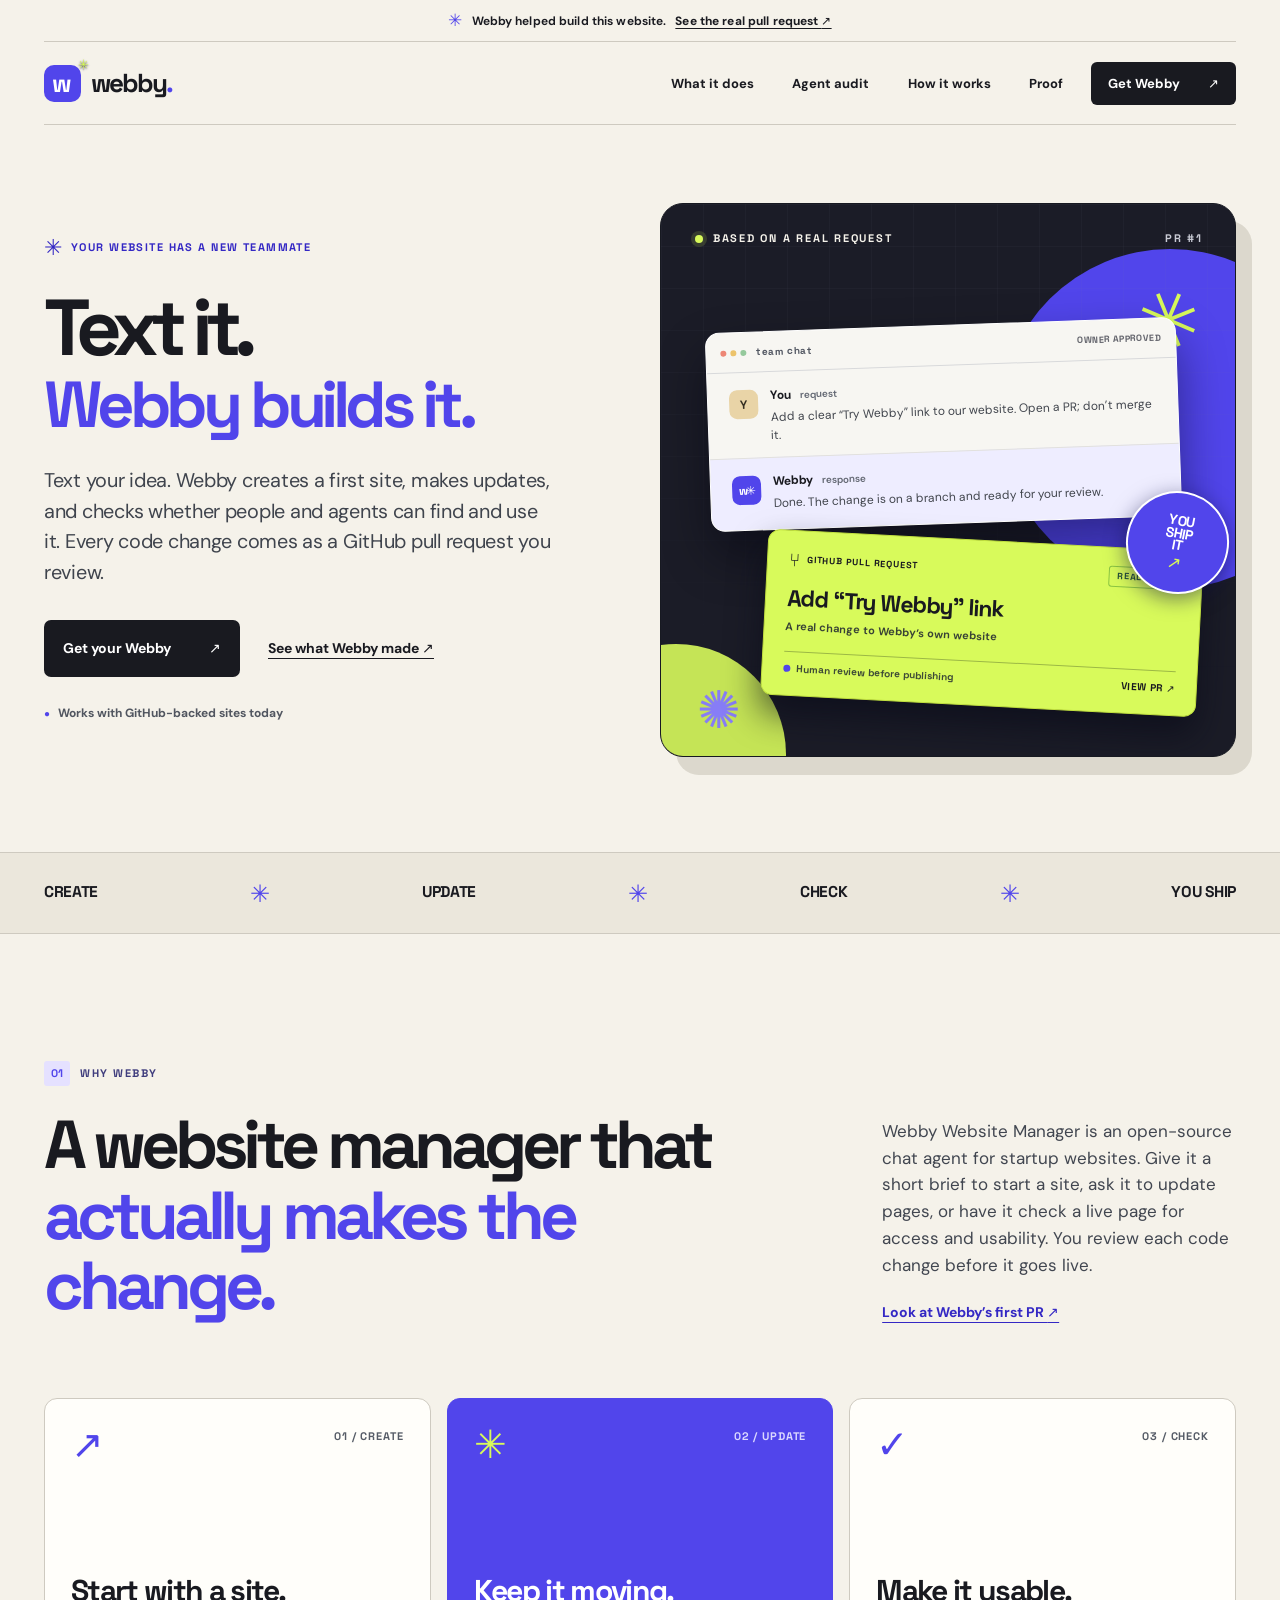
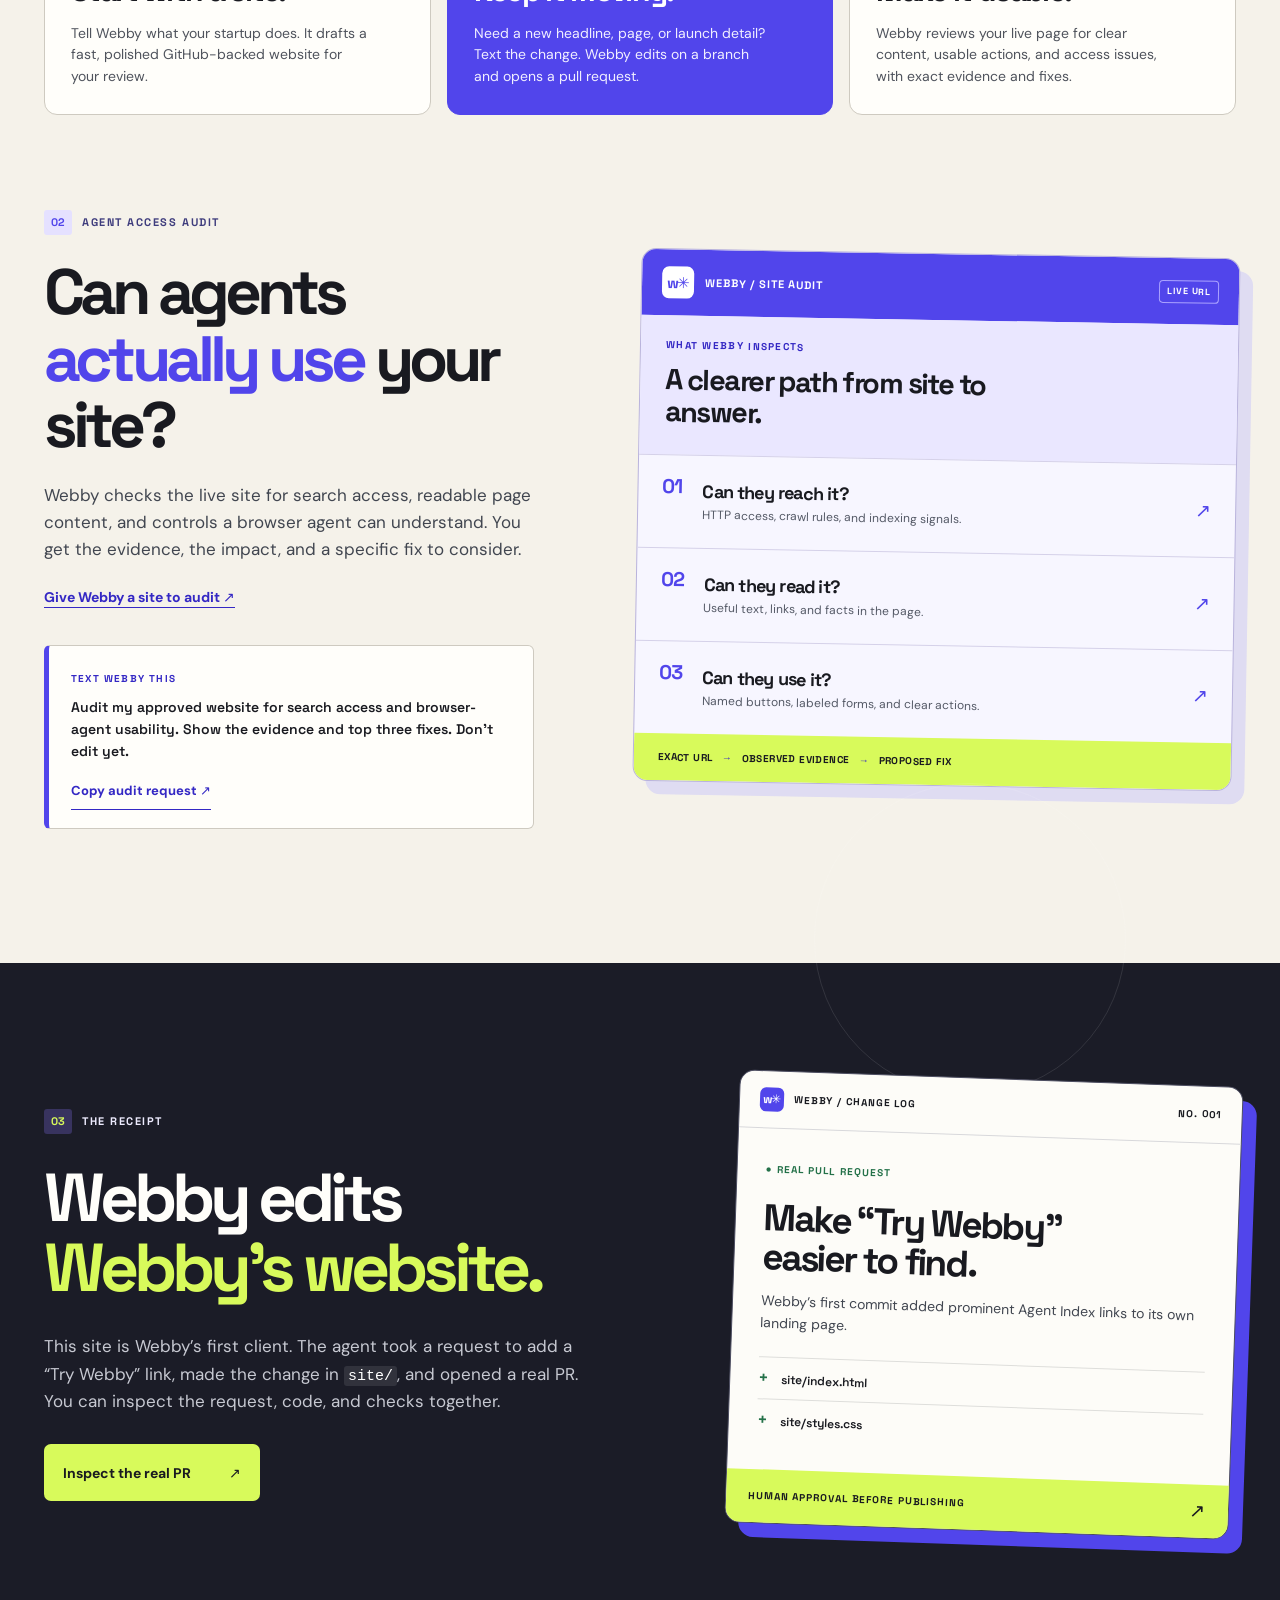
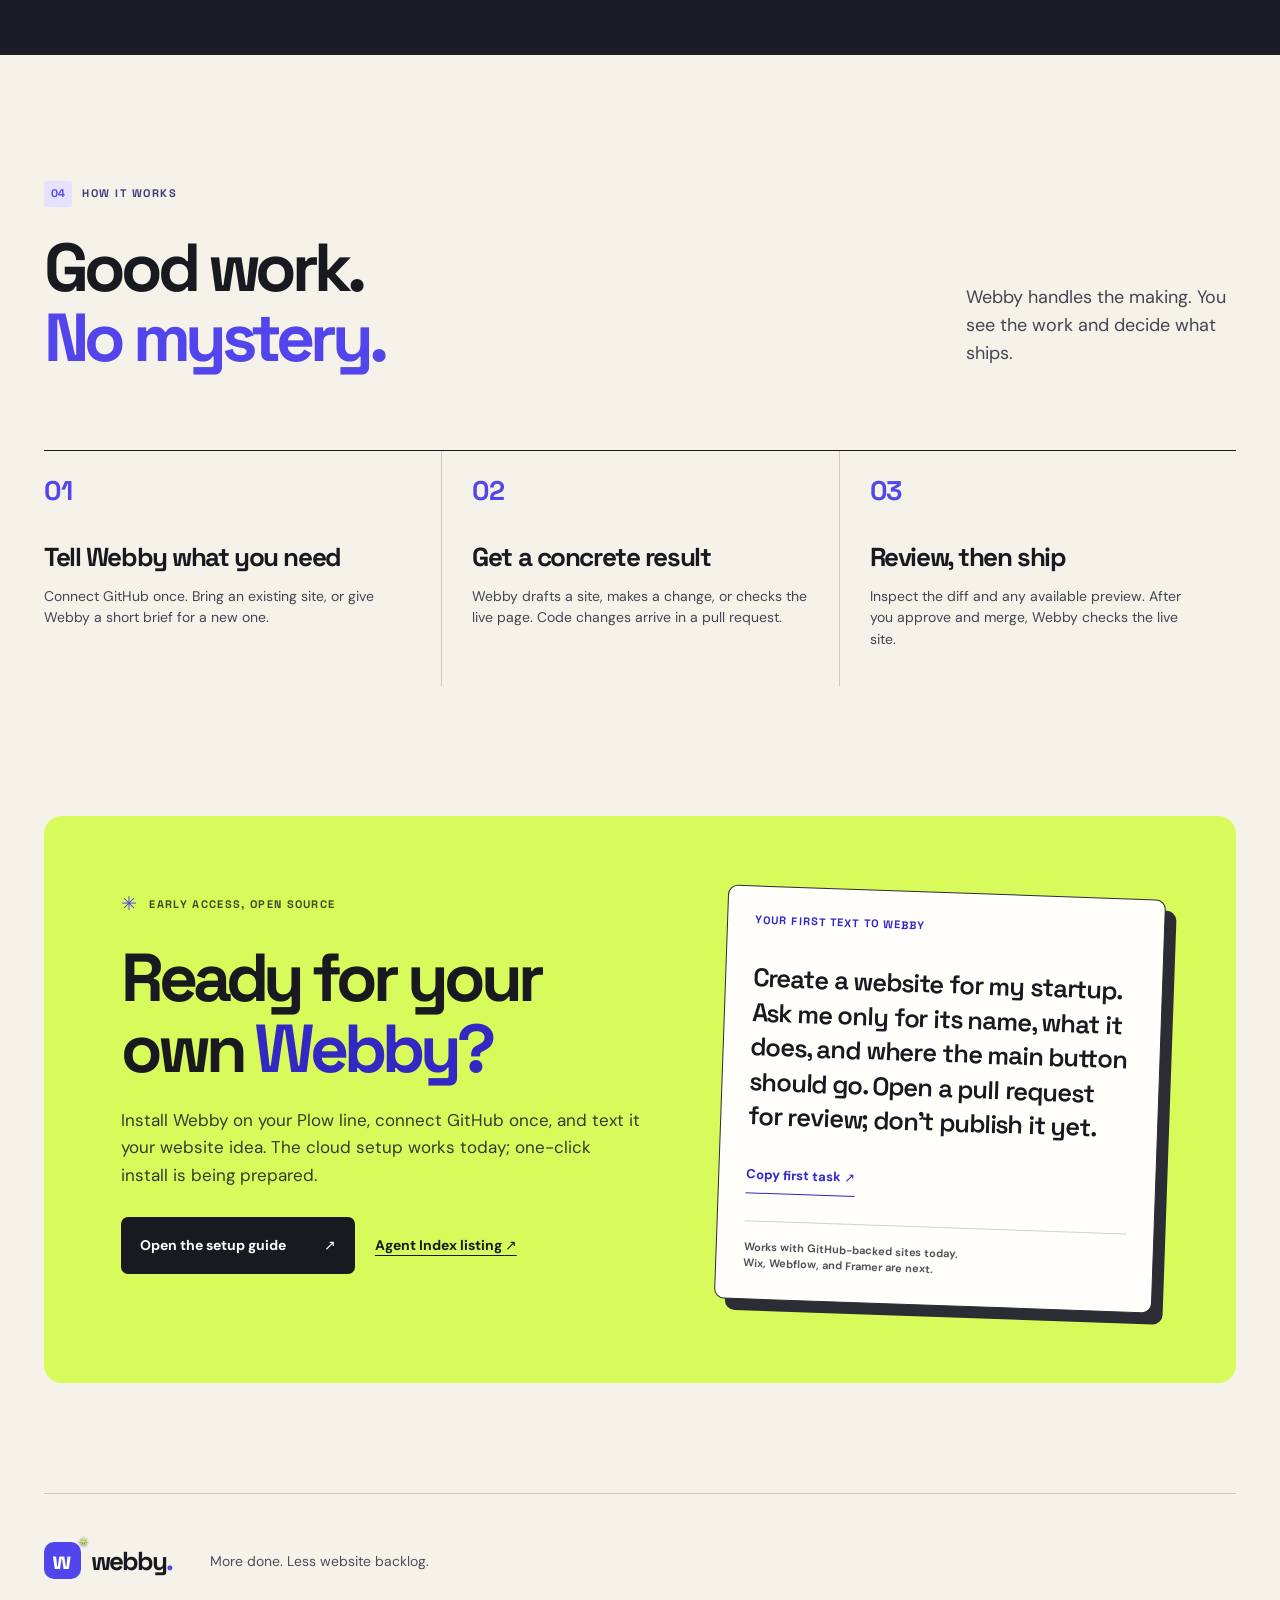
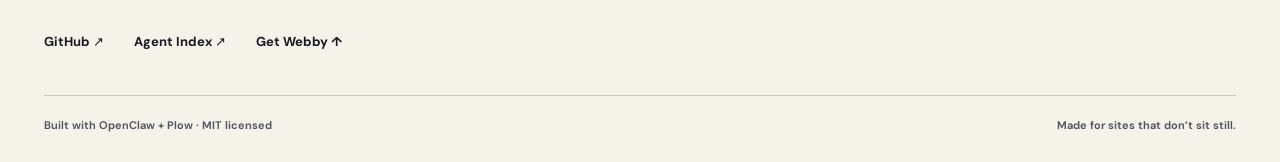
==== commit d2bc8d24: "Add site creation and evidence-based audit to Webby" ====
--- a/site/index.html
+++ b/site/index.html
@@ -4,12 +4,13 @@
     <meta charset="utf-8" />
     <meta name="viewport" content="width=device-width, initial-scale=1" />
     <meta name="theme-color" content="#f5f2ea" />
-    <meta name="description" content="Meet Webby: the website teammate you can text. Ask for a change, get a GitHub pull request, and publish when you're ready." />
+    <meta name="description" content="Webby creates and updates GitHub-backed startup websites from chat, checks live pages for usability, and opens code changes as pull requests you review." />
     <meta property="og:type" content="website" />
     <meta property="og:title" content="Webby — Text it. Webby builds it." />
-    <meta property="og:description" content="A website teammate for startup teams. Text a change, review the PR, and keep the final say." />
+    <meta property="og:description" content="Create a site, make updates, and check your live pages with a website teammate you can text. Review each code change before it ships." />
     <meta property="og:url" content="https://bubba311.github.io/webby-website-manager/" />
     <meta property="og:image" content="https://bubba311.github.io/webby-website-manager/social-card.png" />
+    <meta property="og:image:alt" content="Webby: Text it. Webby builds it. Human review before publishing." />
     <meta name="twitter:card" content="summary_large_image" />
     <link rel="canonical" href="https://bubba311.github.io/webby-website-manager/" />
     <link rel="icon" href="favicon.svg" type="image/svg+xml" />
@@ -35,6 +36,7 @@
         </a>
         <nav class="main-nav" aria-label="Main navigation">
           <a href="#what-it-does">What it does</a>
+          <a href="#agent-audit">Agent audit</a>
           <a href="#how-it-works">How it works</a>
           <a href="#proof">Proof</a>
         </nav>
@@ -46,7 +48,7 @@
           <div class="hero-copy">
             <div class="eyebrow"><span class="eyebrow-icon" aria-hidden="true">✳</span> YOUR WEBSITE HAS A NEW TEAMMATE</div>
             <h1 id="hero-title">Text it.<br /><span>Webby builds it.</span></h1>
-            <p class="hero-description">From “fix the headline” to a GitHub pull request your team can review. Webby keeps your website moving. You keep the final say.</p>
+            <p class="hero-description">Text your idea. Webby creates a first site, makes updates, and checks whether people and agents can find and use it. Every code change comes as a GitHub pull request you review.</p>
             <div class="hero-actions">
               <a class="button button-dark" href="#get-webby">Get your Webby <span aria-hidden="true">↗</span></a>
               <a class="under-link" href="#proof">See what Webby made <span aria-hidden="true">↗</span></a>
@@ -73,23 +75,41 @@
           </div>
         </section>
 
-        <div class="ticker" aria-label="Webby's workflow"><div class="ticker-inner"><span>ONE TEXT</span><b>✳</b><span>ONE BRANCH</span><b>✳</b><span>ONE REVIEWABLE PR</span><b>✳</b><span>YOUR CALL</span></div></div>
+        <div class="ticker" aria-label="What Webby helps with"><div class="ticker-inner"><span>CREATE</span><b>✳</b><span>UPDATE</span><b>✳</b><span>CHECK</span><b>✳</b><span>YOU SHIP</span></div></div>
 
         <section class="intro content-width" id="what-it-does" aria-labelledby="intro-title">
           <div class="section-tag"><span>01</span> WHY WEBBY</div>
-          <div class="intro-grid"><h2 id="intro-title">A website manager that <em>actually makes the change.</em></h2><div class="intro-side"><p>Your team spots little improvements every day. Webby turns those requests into focused site edits, with a pull request you can inspect before they go live.</p><a class="arrow-link" href="https://github.com/bubba311/webby-website-manager/pull/1">Look at Webby’s first PR <span aria-hidden="true">↗</span></a></div></div>
+          <div class="intro-grid"><h2 id="intro-title">A website manager that <em>actually makes the change.</em></h2><div class="intro-side"><p>Webby Website Manager is an open-source chat agent for startup websites. Give it a short brief to start a site, ask it to update pages, or have it check a live page for access and usability. You review each code change before it goes live.</p><a class="arrow-link" href="https://github.com/bubba311/webby-website-manager/pull/1">Look at Webby’s first PR <span aria-hidden="true">↗</span></a></div></div>
           <div class="feature-grid">
-            <article class="feature-card"><span class="feature-icon" aria-hidden="true">↗</span><span class="feature-count">01 / ASK</span><h3>Say it in chat.</h3><p>Send the task in plain language. Trusted teammates can request work on a site the owner has approved.</p></article>
-            <article class="feature-card feature-card-accent"><span class="feature-icon" aria-hidden="true">✳</span><span class="feature-count">02 / BUILD</span><h3>See the actual edit.</h3><p>Webby changes the site on a branch, runs the relevant checks, and opens a GitHub pull request.</p></article>
-            <article class="feature-card"><span class="feature-icon" aria-hidden="true">✓</span><span class="feature-count">03 / DECIDE</span><h3>Keep the final say.</h3><p>Review the diff. Merge only when you’re happy with it. Webby checks what reached the live page.</p></article>
+            <article class="feature-card"><span class="feature-icon" aria-hidden="true">↗</span><span class="feature-count">01 / CREATE</span><h3>Start with a site.</h3><p>Tell Webby what your startup does. It drafts a fast, polished GitHub-backed website for your review.</p></article>
+            <article class="feature-card feature-card-accent"><span class="feature-icon" aria-hidden="true">✳</span><span class="feature-count">02 / UPDATE</span><h3>Keep it moving.</h3><p>Need a new headline, page, or launch detail? Text the change. Webby edits on a branch and opens a pull request.</p></article>
+            <article class="feature-card"><span class="feature-icon" aria-hidden="true">✓</span><span class="feature-count">03 / CHECK</span><h3>Make it usable.</h3><p>Webby reviews your live page for clear content, usable actions, and access issues, with exact evidence and fixes.</p></article>
           </div>
         </section>
 
-        <section class="proof-band" id="proof" aria-labelledby="proof-title"><div class="content-width proof-grid"><div><div class="section-tag section-tag-light"><span>02</span> THE RECEIPT</div><h2 id="proof-title">Webby edits<br /><em>Webby’s website.</em></h2><p>This site is Webby’s first client. The agent took a request to add a “Try Webby” link, made the change in <code>site/</code>, and opened a real PR. You can inspect the request, code, and checks together.</p><a class="button button-lime" href="https://github.com/bubba311/webby-website-manager/pull/1">Inspect the real PR <span aria-hidden="true">↗</span></a></div><div class="proof-visual" aria-label="Summary of Webby's first pull request"><div class="proof-visual-top"><span class="mini-mark" aria-hidden="true">w✳</span><span>WEBBY / CHANGE LOG</span><span>NO. 001</span></div><div class="proof-visual-body"><span class="proof-status">● REAL PULL REQUEST</span><h3>Make “Try Webby” easier to find.</h3><p>Webby’s first commit added prominent Agent Index links to its own landing page.</p><div class="proof-file"><span>+</span> site/index.html</div><div class="proof-file"><span>+</span> site/styles.css</div></div><div class="proof-visual-footer"><span>HUMAN APPROVAL BEFORE PUBLISHING</span><span aria-hidden="true">↗</span></div></div></div></section>
+        <section class="audit-section content-width" id="agent-audit" aria-labelledby="audit-title">
+          <div class="audit-copy">
+            <div class="section-tag"><span>02</span> AGENT ACCESS AUDIT</div>
+            <h2 id="audit-title">Can agents <em>actually use</em> your site?</h2>
+            <p>Webby checks the live site for search access, readable page content, and controls a browser agent can understand. You get the evidence, the impact, and a specific fix to consider.</p>
+            <a class="arrow-link" href="#get-webby">Give Webby a site to audit <span aria-hidden="true">↗</span></a>
+            <div class="audit-prompt"><span>TEXT WEBBY THIS</span><p id="audit-task-text">Audit my approved website for search access and browser-agent usability. Show the evidence and top three fixes. Don’t edit yet.</p><button class="copy-button" type="button" data-copy-target="audit-task-text">Copy audit request <span aria-hidden="true">↗</span></button></div>
+          </div>
+          <div class="audit-board" aria-label="The three areas Webby checks in an agent-access audit">
+            <div class="audit-board-head"><span class="audit-mark" aria-hidden="true">w✳</span><span>WEBBY / SITE AUDIT</span><span class="audit-live">LIVE URL</span></div>
+            <div class="audit-board-intro"><span>WHAT WEBBY INSPECTS</span><strong>A clearer path from site to answer.</strong></div>
+            <div class="audit-row"><span class="audit-row-num">01</span><div><h3>Can they reach it?</h3><p>HTTP access, crawl rules, and indexing signals.</p></div><span aria-hidden="true">↗</span></div>
+            <div class="audit-row"><span class="audit-row-num">02</span><div><h3>Can they read it?</h3><p>Useful text, links, and facts in the page.</p></div><span aria-hidden="true">↗</span></div>
+            <div class="audit-row"><span class="audit-row-num">03</span><div><h3>Can they use it?</h3><p>Named buttons, labeled forms, and clear actions.</p></div><span aria-hidden="true">↗</span></div>
+            <div class="audit-board-foot">EXACT URL <span>→</span> OBSERVED EVIDENCE <span>→</span> PROPOSED FIX</div>
+          </div>
+        </section>
 
-        <section class="how content-width" id="how-it-works" aria-labelledby="how-title"><div class="section-tag"><span>03</span> HOW IT WORKS</div><div class="how-header"><h2 id="how-title">Good work.<br /><em>No mystery.</em></h2><p>Webby handles the making. You see the work and decide what ships.</p></div><div class="how-steps"><article><span>01</span><h3>Give Webby a site</h3><p>Deploy your own Webby on Plow, connect GitHub with a browser code, and approve the repository it may edit.</p></article><article><span>02</span><h3>Ask for a change</h3><p>Text a specific request. Webby edits the approved website on a new branch and sends back a pull request.</p></article><article><span>03</span><h3>Review, then ship</h3><p>Inspect the diff and any available preview. After you approve and merge, Webby checks the live site.</p></article></div></section>
+        <section class="proof-band" id="proof" aria-labelledby="proof-title"><div class="content-width proof-grid"><div><div class="section-tag section-tag-light"><span>03</span> THE RECEIPT</div><h2 id="proof-title">Webby edits<br /><em>Webby’s website.</em></h2><p>This site is Webby’s first client. The agent took a request to add a “Try Webby” link, made the change in <code>site/</code>, and opened a real PR. You can inspect the request, code, and checks together.</p><a class="button button-lime" href="https://github.com/bubba311/webby-website-manager/pull/1">Inspect the real PR <span aria-hidden="true">↗</span></a></div><div class="proof-visual" aria-label="Summary of Webby's first pull request"><div class="proof-visual-top"><span class="mini-mark" aria-hidden="true">w✳</span><span>WEBBY / CHANGE LOG</span><span>NO. 001</span></div><div class="proof-visual-body"><span class="proof-status">● REAL PULL REQUEST</span><h3>Make “Try Webby” easier to find.</h3><p>Webby’s first commit added prominent Agent Index links to its own landing page.</p><div class="proof-file"><span>+</span> site/index.html</div><div class="proof-file"><span>+</span> site/styles.css</div></div><div class="proof-visual-footer"><span>HUMAN APPROVAL BEFORE PUBLISHING</span><span aria-hidden="true">↗</span></div></div></div></section>
 
-        <section class="get-section content-width" id="get-webby" aria-labelledby="get-title"><div class="get-card"><div class="get-copy"><span class="get-kicker"><span aria-hidden="true">✳</span> EARLY ACCESS, OPEN SOURCE</span><h2 id="get-title">Ready for your own <em>Webby?</em></h2><p>Install it on your Plow line, connect one GitHub site, and give it a first task. The cloud setup works today; one-click install is being prepared.</p><div class="get-actions"><a class="button button-dark" href="https://github.com/bubba311/webby-website-manager#get-your-own-webby">Open the setup guide <span aria-hidden="true">↗</span></a><a class="under-link" href="https://aiworthusing.com/agent-index/webby-website-manager">Agent Index listing <span aria-hidden="true">↗</span></a></div></div><div class="first-task"><span class="first-task-label">YOUR FIRST TEXT TO WEBBY</span><p id="first-task-text">Update the homepage headline on my approved website. Open a pull request for review, but don’t merge it.</p><button class="copy-button" type="button" data-copy-target="first-task-text">Copy first task <span aria-hidden="true">↗</span></button><span class="first-task-foot">Works with GitHub-backed sites today.<br />Wix, Webflow, and Framer are next.</span></div></div></section>
+        <section class="how content-width" id="how-it-works" aria-labelledby="how-title"><div class="section-tag"><span>04</span> HOW IT WORKS</div><div class="how-header"><h2 id="how-title">Good work.<br /><em>No mystery.</em></h2><p>Webby handles the making. You see the work and decide what ships.</p></div><div class="how-steps"><article><span>01</span><h3>Tell Webby what you need</h3><p>Connect GitHub once. Bring an existing site, or give Webby a short brief for a new one.</p></article><article><span>02</span><h3>Get a concrete result</h3><p>Webby drafts a site, makes a change, or checks the live page. Code changes arrive in a pull request.</p></article><article><span>03</span><h3>Review, then ship</h3><p>Inspect the diff and any available preview. After you approve and merge, Webby checks the live site.</p></article></div></section>
+
+        <section class="get-section content-width" id="get-webby" aria-labelledby="get-title"><div class="get-card"><div class="get-copy"><span class="get-kicker"><span aria-hidden="true">✳</span> EARLY ACCESS, OPEN SOURCE</span><h2 id="get-title">Ready for your own <em>Webby?</em></h2><p>Install Webby on your Plow line, connect GitHub once, and text it your website idea. The cloud setup works today; one-click install is being prepared.</p><div class="get-actions"><a class="button button-dark" href="https://github.com/bubba311/webby-website-manager#get-your-own-webby">Open the setup guide <span aria-hidden="true">↗</span></a><a class="under-link" href="https://aiworthusing.com/agent-index/webby-website-manager">Agent Index listing <span aria-hidden="true">↗</span></a></div></div><div class="first-task"><span class="first-task-label">YOUR FIRST TEXT TO WEBBY</span><p id="first-task-text">Create a website for my startup. Ask me only for its name, what it does, and where the main button should go. Open a pull request for review; don’t publish it yet.</p><button class="copy-button" type="button" data-copy-target="first-task-text">Copy first task <span aria-hidden="true">↗</span></button><span class="first-task-foot">Works with GitHub-backed sites today.<br />Wix, Webflow, and Framer are next.</span></div></div></section>
       </main>
 
       <footer class="site-footer content-width"><div class="footer-main"><a class="brand" href="#top" aria-label="Webby home"><span class="brand-icon" aria-hidden="true">w<span>✳</span></span><span class="brand-name">webby<span class="brand-period">.</span></span></a><p>More done. Less website backlog.</p></div><div class="footer-links"><a href="https://github.com/bubba311/webby-website-manager">GitHub ↗</a><a href="https://aiworthusing.com/agent-index/webby-website-manager">Agent Index ↗</a><a href="#get-webby">Get Webby ↑</a></div><div class="footer-bottom"><span>Built with OpenClaw + Plow · MIT licensed</span><span>Made for sites that don’t sit still.</span></div></footer>
--- a/site/styles.css
+++ b/site/styles.css
@@ -114,7 +114,7 @@
 .ticker-inner { width: min(100% - 88px, 1392px); margin: auto; min-height: 80px; display: flex; align-items: center; justify-content: space-between; gap: 18px; white-space: nowrap; }
 .ticker span { font: 700 clamp(13px, 1.22vw, 17px)/1 "Space Grotesk", sans-serif; letter-spacing: -.02em; }
 .ticker b { color: var(--blue); font-size: 24px; font-weight: 500; }
-.intro { padding-block: 127px 130px; }
+.intro { padding-block: 127px 95px; }
 .section-tag { display: inline-flex; align-items: center; gap: 10px; color: #3f3d7d; font: 700 11px/1.2 "Space Grotesk", sans-serif; letter-spacing: .14em; }
 .section-tag span { color: var(--blue); background: #e5e1ff; border-radius: 3px; padding: 6px 7px; letter-spacing: 0; }
 .intro-grid { display: grid; grid-template-columns: minmax(0, 1.5fr) minmax(260px, .7fr); gap: 80px; align-items: end; margin-top: 24px; }
@@ -133,6 +133,28 @@
 .feature-card h3 { font-size: clamp(26px, 2.35vw, 35px); line-height: 1.04; letter-spacing: -.055em; margin: auto 0 16px; }
 .feature-card p { color: #4f535c; font-size: 14px; line-height: 1.55; margin: 0; max-width: 300px; }
 .feature-card-accent p { color: #f1efff; }
+.audit-section { display: grid; grid-template-columns: minmax(0, .9fr) minmax(0, 1.1fr); align-items: center; gap: clamp(50px, 8vw, 130px); padding-block: 0 134px; }
+.audit-copy h2 { font-size: clamp(48px, 5vw, 75px); line-height: 1.04; letter-spacing: -.075em; margin: 24px 0 23px; }
+.audit-copy h2 em { color: var(--blue); font-style: normal; }
+.audit-copy > p { max-width: 555px; color: #414650; font-size: 17px; line-height: 1.6; margin-bottom: 23px; }
+.audit-prompt { max-width: 510px; margin-top: 38px; padding: 20px 22px 18px; border: 1px solid var(--line); border-left: 5px solid var(--blue); border-radius: 6px; background: #fffefa; }
+.audit-prompt > span { color: var(--blue-dark); font: 700 10px/1.2 "Space Grotesk", sans-serif; letter-spacing: .12em; }
+.audit-prompt p { margin: 10px 0 2px; font: 600 14px/1.55 "Space Grotesk", sans-serif; }
+.audit-prompt .copy-button { margin-top: 8px; }
+.audit-board { border: 1px solid #b9b3dc; border-radius: 15px; background: #f7f6ff; overflow: hidden; box-shadow: 13px 13px 0 #dfdcf2; transform: rotate(1deg); }
+.audit-board-head { min-height: 66px; display: flex; align-items: center; gap: 11px; padding: 12px 20px; background: var(--blue); color: white; font: 700 11px/1 "Space Grotesk", sans-serif; letter-spacing: .08em; }
+.audit-mark { width: 32px; height: 32px; display: grid; place-items: center; border-radius: 7px; background: white; color: var(--blue); font: 700 15px/1 "Space Grotesk", sans-serif; letter-spacing: -.07em; }
+.audit-live { margin-left: auto; border: 1px solid #aaa2ff; border-radius: 4px; padding: 6px 7px; font-size: 9px; }
+.audit-board-intro { padding: 24px 25px 26px; background: #eae7ff; }
+.audit-board-intro span { display: block; color: var(--blue-dark); font: 700 10px/1.2 "Space Grotesk", sans-serif; letter-spacing: .13em; }
+.audit-board-intro strong { display: block; margin-top: 12px; max-width: 340px; font: 700 clamp(23px, 2.25vw, 32px)/1.12 "Space Grotesk", sans-serif; letter-spacing: -.055em; }
+.audit-row { min-height: 93px; display: flex; align-items: center; gap: 20px; padding: 16px 24px; border-top: 1px solid #d5d1e9; }
+.audit-row-num { align-self: flex-start; padding-top: 5px; color: var(--blue); font: 700 20px/1 "Space Grotesk", sans-serif; letter-spacing: -.05em; }
+.audit-row h3 { margin: 0 0 4px; font-size: 18px; letter-spacing: -.045em; }
+.audit-row p { margin: 0; color: #555a67; font-size: 12px; line-height: 1.4; }
+.audit-row > span:last-child { margin-left: auto; color: var(--blue); font-size: 19px; }
+.audit-board-foot { padding: 17px 24px; background: var(--lime); font: 700 10px/1.3 "Space Grotesk", sans-serif; letter-spacing: .04em; }
+.audit-board-foot span { margin-inline: 6px; color: var(--blue-dark); }
 .proof-band { background: var(--night); color: #fffefa; padding-block: 115px 124px; position: relative; }
 .proof-band::before { content: ""; position: absolute; width: 310px; height: 310px; border: 1px solid #ffffff1b; border-radius: 50%; top: -180px; right: 12%; }
 .proof-grid { position: relative; display: grid; grid-template-columns: minmax(0, 1fr) minmax(360px, .9fr); align-items: center; gap: clamp(60px, 10vw, 155px); }
@@ -207,6 +229,8 @@
   .feature-grid { gap: 10px; }
   .feature-card { padding: 20px; min-height: 300px; }
   .feature-count { right: 20px; }
+  .audit-section { grid-template-columns: 1fr; gap: 50px; }
+  .audit-board { width: min(100% - 14px, 640px); margin-inline: auto; }
   .proof-grid { gap: 70px; grid-template-columns: 1fr; }
   .proof-visual { max-width: 550px; }
   .get-card { grid-template-columns: 1fr; }
@@ -244,13 +268,23 @@
   .ticker-inner { min-height: 64px; gap: 20px; }
   .ticker span { font-size: 12px; }
   .ticker b { font-size: 18px; }
-  .intro { padding-block: 88px 95px; }
+  .intro { padding-block: 88px 75px; }
   .intro h2, .proof-band h2, .how h2, .get-section h2 { font-size: clamp(43px, 10vw, 65px); }
   .intro-grid { margin-top: 22px; }
   .intro-side p, .proof-band p, .get-copy > p { font-size: 16px; }
   .feature-grid { grid-template-columns: 1fr; margin-top: 46px; gap: 12px; }
   .feature-card { min-height: 238px; padding: 25px; }
   .feature-card h3 { font-size: 32px; }
+  .audit-section { padding-bottom: 93px; gap: 36px; }
+  .audit-copy h2 { font-size: clamp(43px, 10vw, 65px); }
+  .audit-copy > p { font-size: 16px; }
+  .audit-prompt { margin-top: 28px; }
+  .audit-board-head { min-height: 58px; padding-inline: 15px; font-size: 9px; }
+  .audit-board-intro { padding: 21px 20px; }
+  .audit-row { min-height: 87px; padding: 15px 18px; gap: 13px; }
+  .audit-row h3 { font-size: 17px; }
+  .audit-row p { font-size: 11px; }
+  .audit-board-foot { padding: 14px 18px; font-size: 8px; }
   .proof-band { padding-block: 86px 90px; }
   .proof-grid { gap: 52px; }
   .proof-visual { width: calc(100% - 12px); }
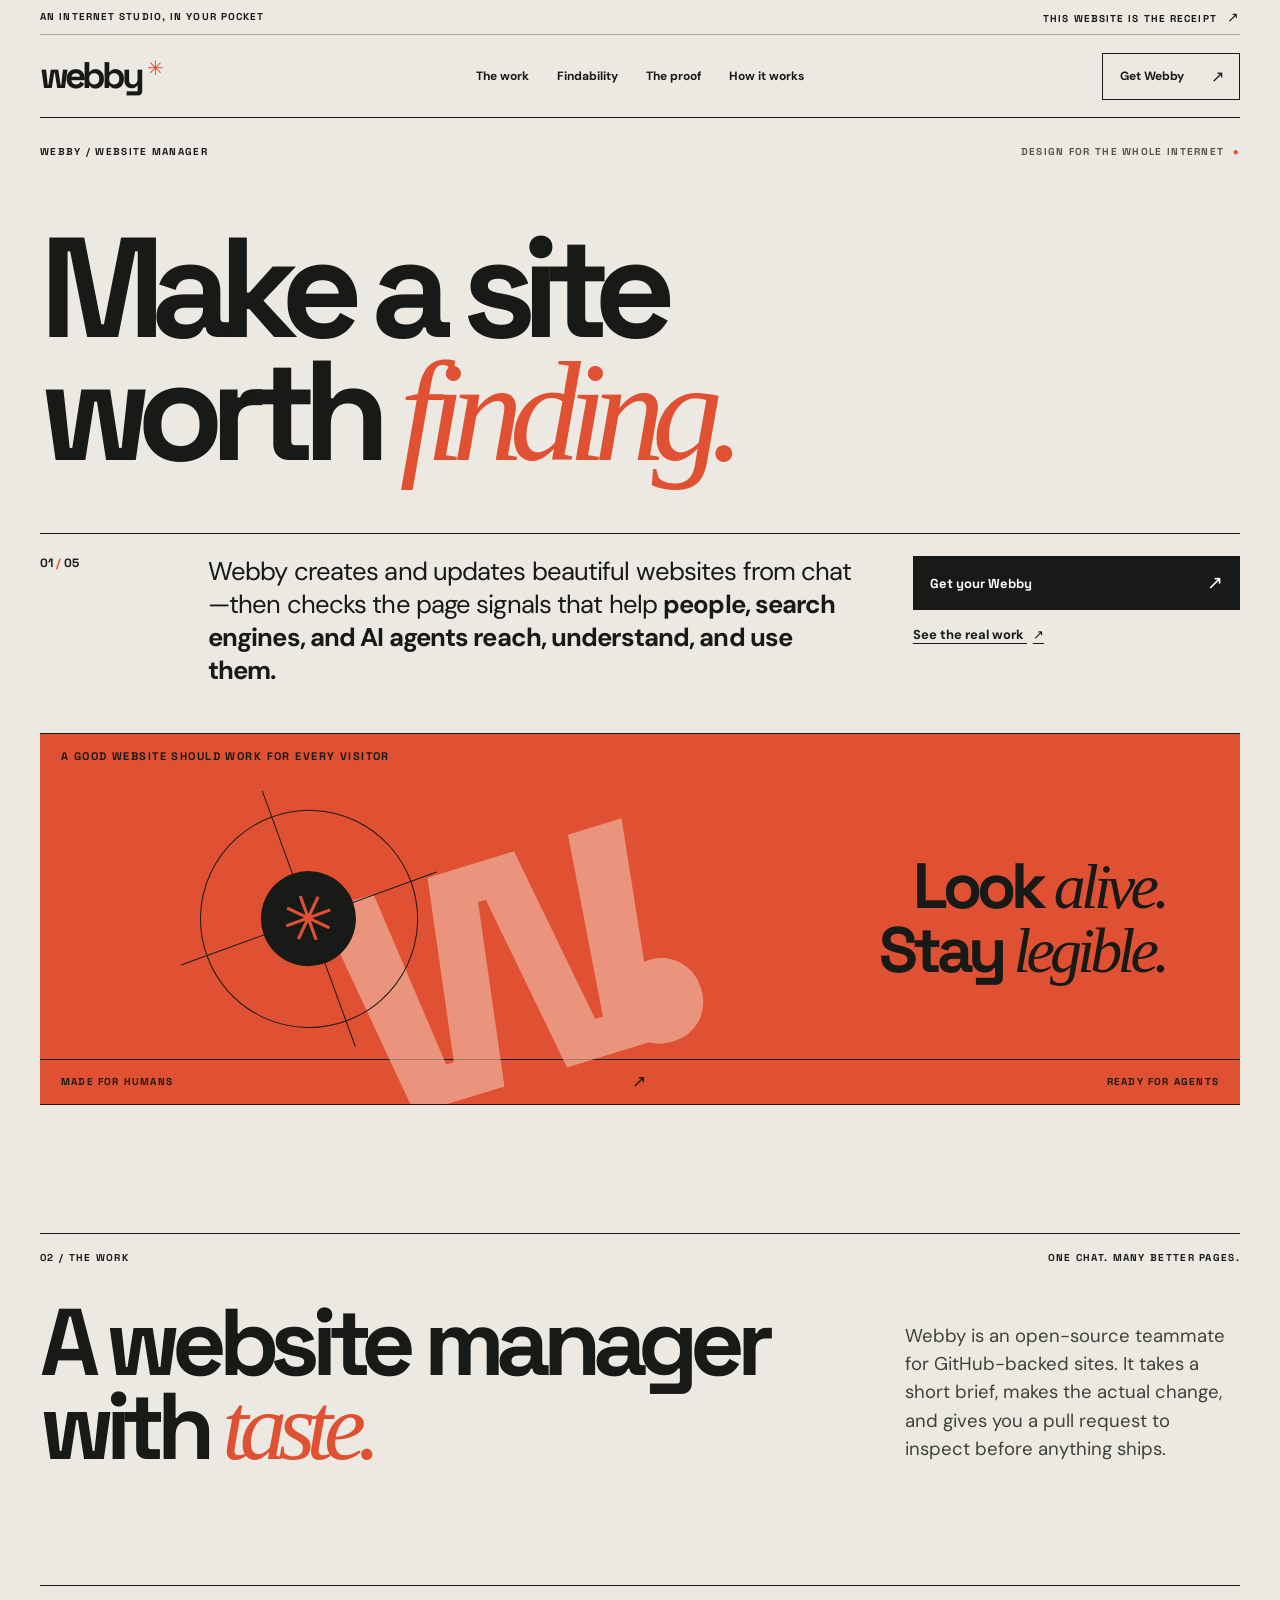
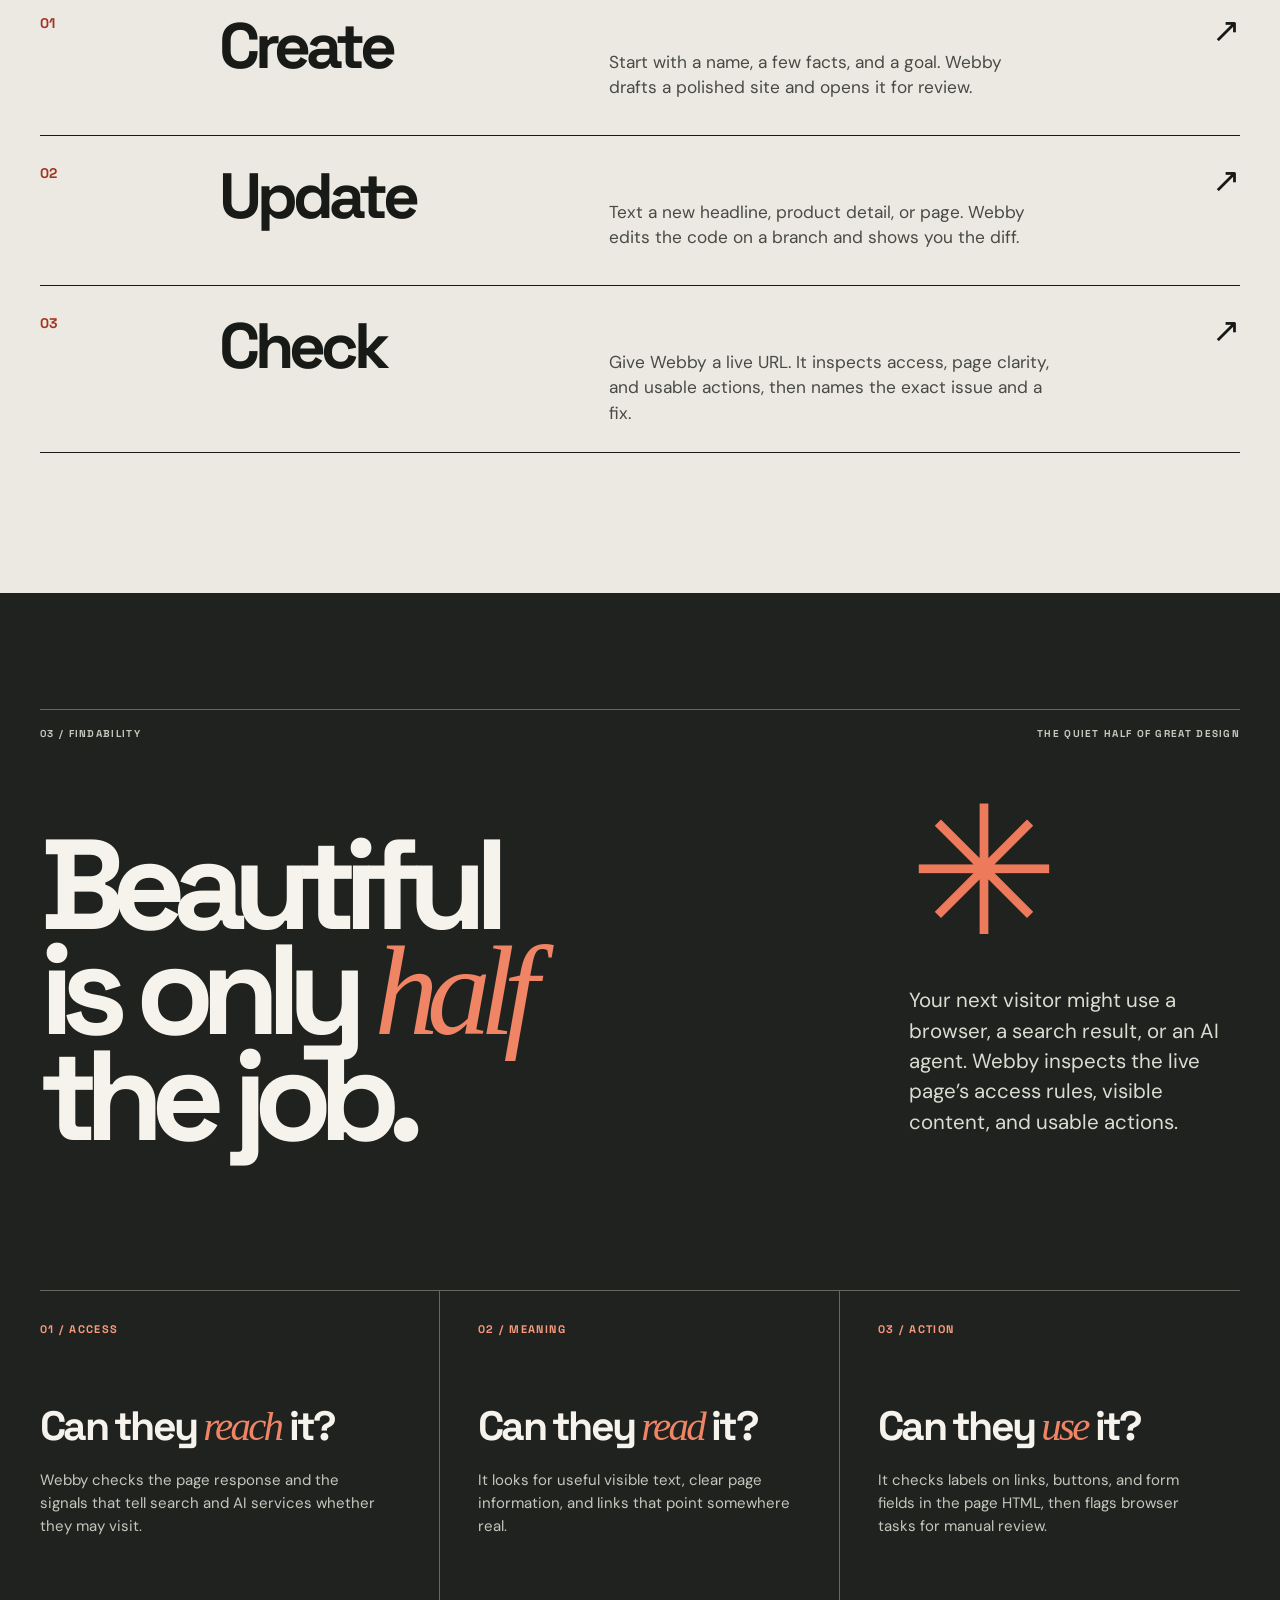
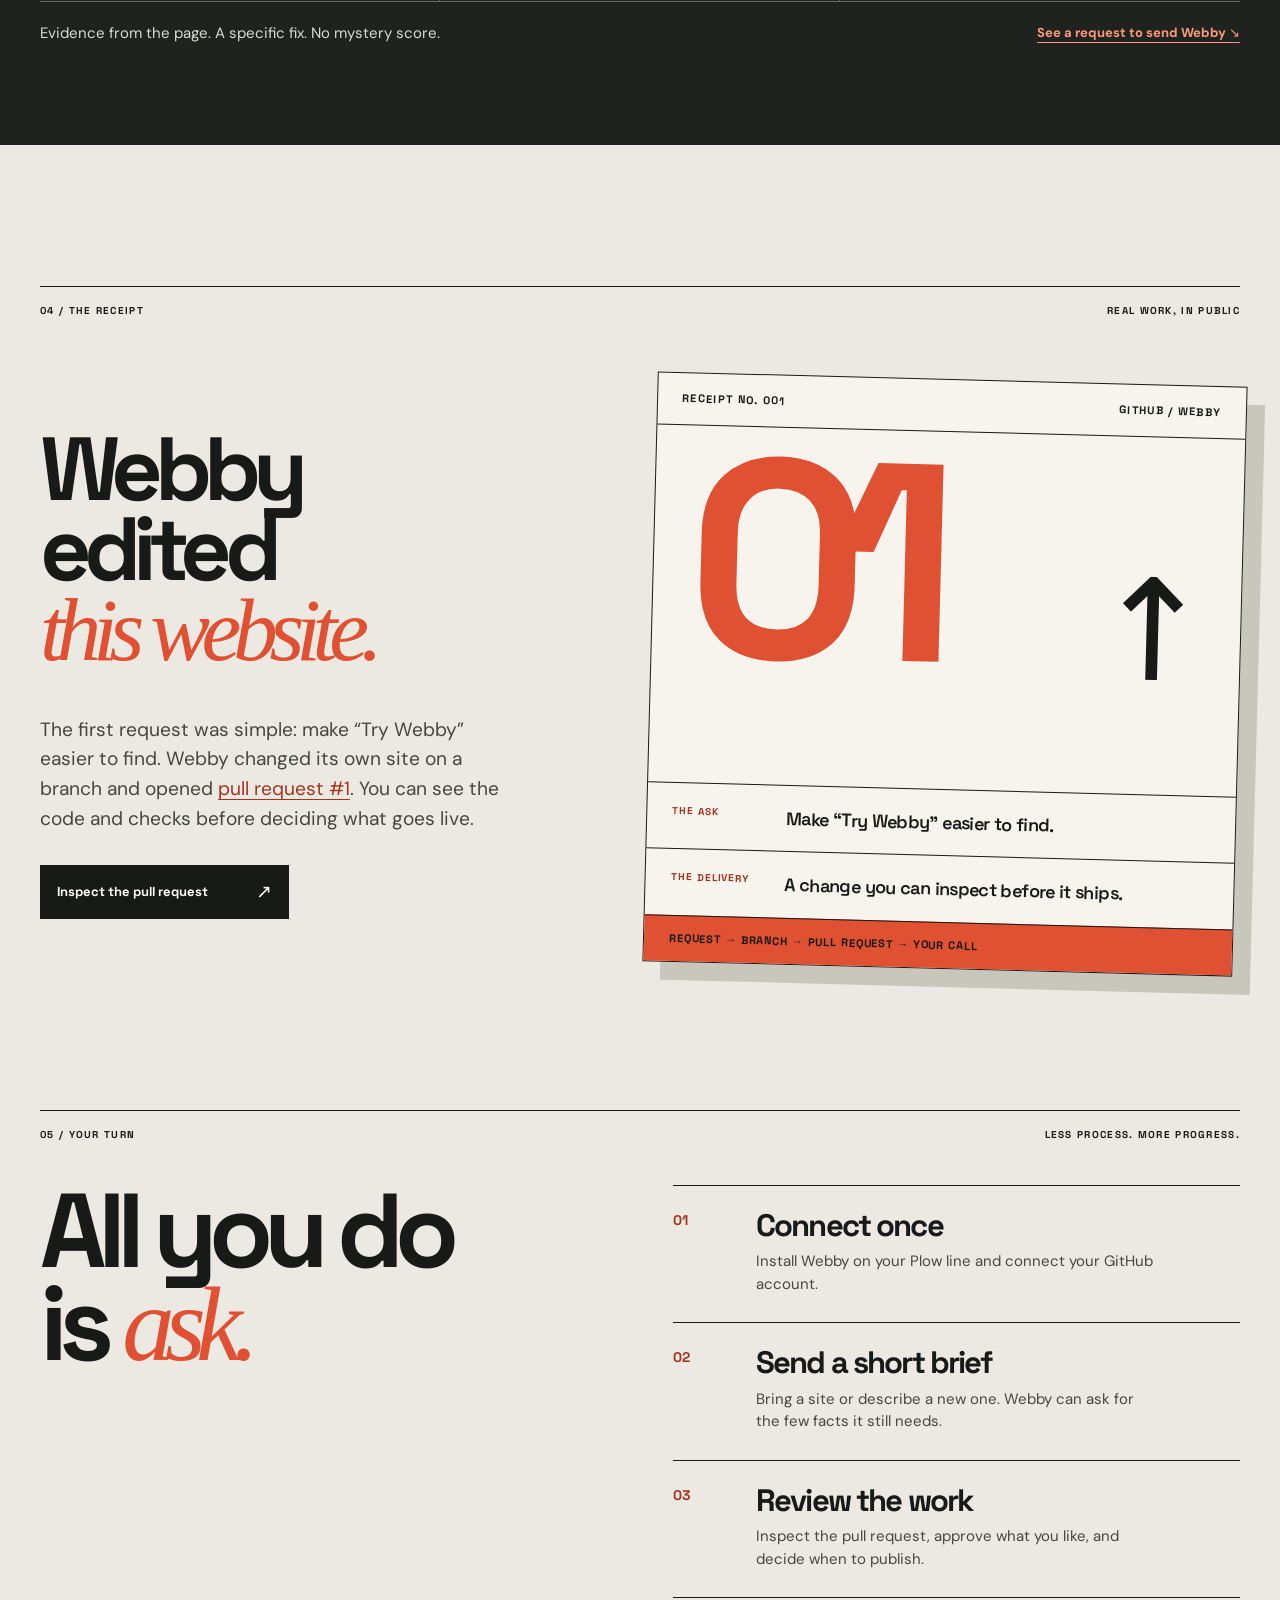
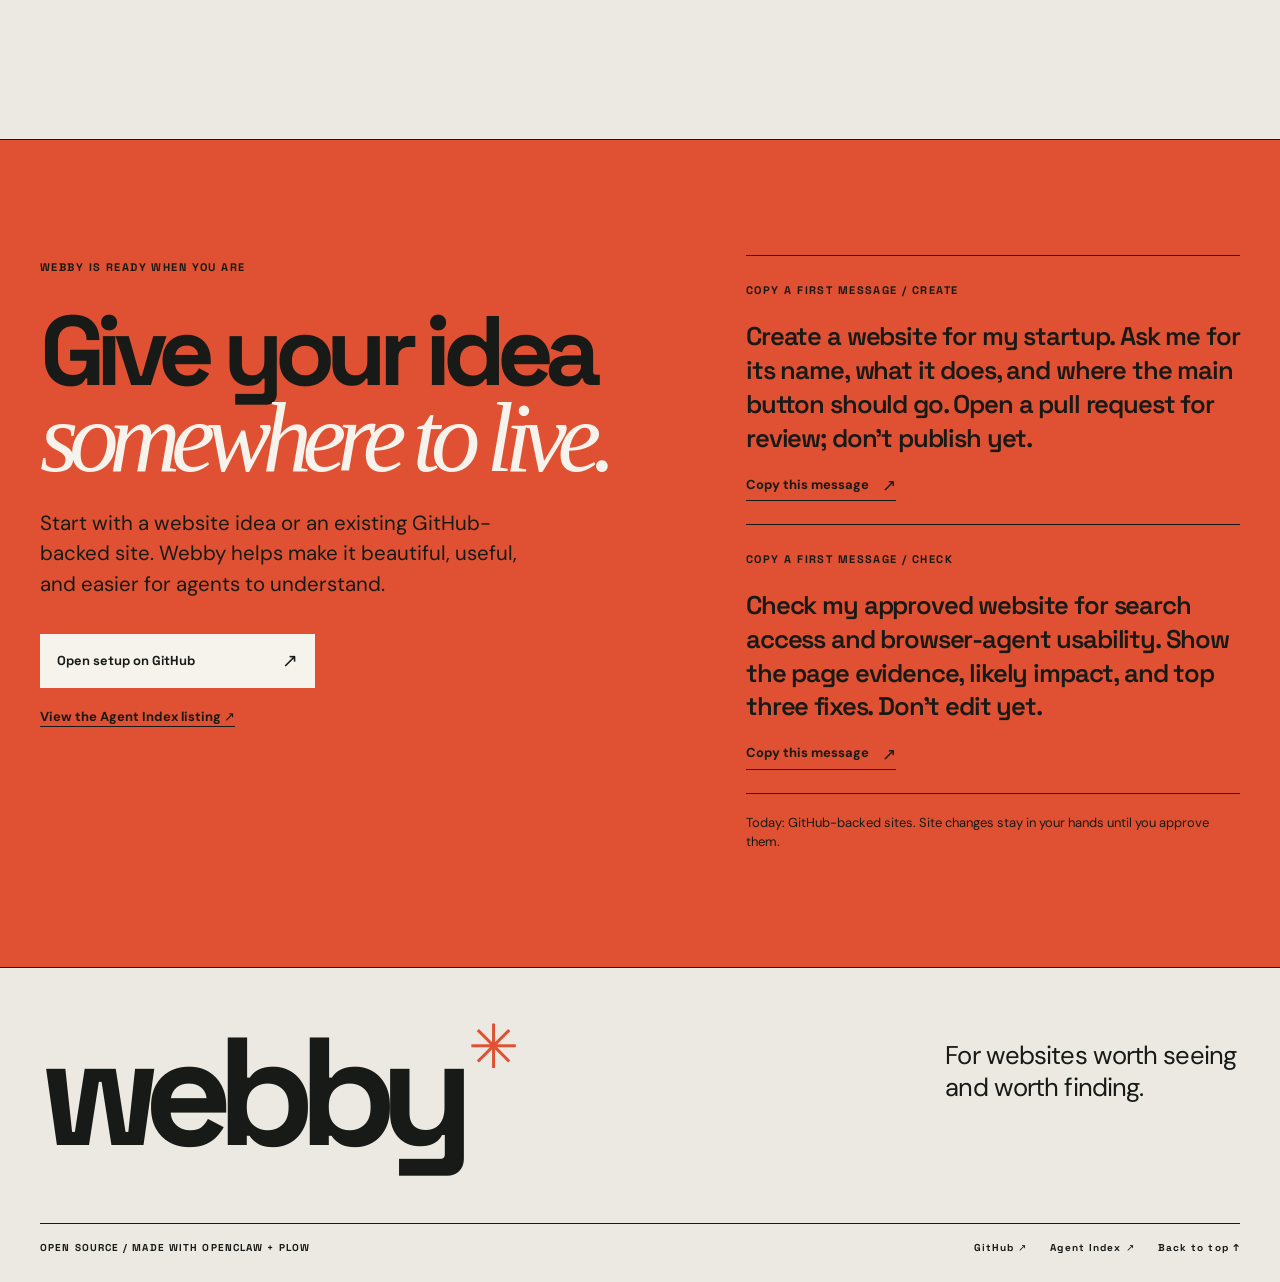
==== commit ede159d5: "Give Webby an editorial site and repository front page" ====
--- a/site/index.html
+++ b/site/index.html
@@ -3,116 +3,95 @@
   <head>
     <meta charset="utf-8" />
     <meta name="viewport" content="width=device-width, initial-scale=1" />
-    <meta name="theme-color" content="#f5f2ea" />
-    <meta name="description" content="Webby creates and updates GitHub-backed startup websites from chat, checks live pages for usability, and opens code changes as pull requests you review." />
+    <meta name="theme-color" content="#ebe9e1" />
+    <meta name="description" content="Webby creates and updates beautiful GitHub-backed websites from chat, then checks the access, content, and controls that help people, search engines, and AI agents find and use them. Every code change is yours to review." />
     <meta property="og:type" content="website" />
-    <meta property="og:title" content="Webby — Text it. Webby builds it." />
-    <meta property="og:description" content="Create a site, make updates, and check your live pages with a website teammate you can text. Review each code change before it ships." />
+    <meta property="og:title" content="Webby — Websites worth finding" />
+    <meta property="og:description" content="Create, update, and check a beautiful website from chat. Webby makes changes in pull requests you review." />
     <meta property="og:url" content="https://bubba311.github.io/webby-website-manager/" />
     <meta property="og:image" content="https://bubba311.github.io/webby-website-manager/social-card.png" />
-    <meta property="og:image:alt" content="Webby: Text it. Webby builds it. Human review before publishing." />
+    <meta property="og:image:alt" content="Webby — Look good. Be found. Create, update, and check websites." />
     <meta name="twitter:card" content="summary_large_image" />
     <link rel="canonical" href="https://bubba311.github.io/webby-website-manager/" />
     <link rel="icon" href="favicon.svg" type="image/svg+xml" />
     <link rel="preload" href="fonts/space-grotesk-latin.woff2" as="font" type="font/woff2" crossorigin />
     <link rel="preload" href="fonts/dm-sans-latin.woff2" as="font" type="font/woff2" crossorigin />
-    <title>Webby — Your website teammate</title>
+    <title>Webby — Websites worth finding</title>
     <link rel="stylesheet" href="styles.css" />
     <script src="site.js" defer></script>
   </head>
   <body>
     <a class="skip-link" href="#main">Skip to content</a>
-    <div class="site-wrap">
-      <div class="announcement">
-        <span class="announcement-spark" aria-hidden="true">✳</span>
-        Webby helped build this website.
-        <a href="https://github.com/bubba311/webby-website-manager/pull/1">See the real pull request <span aria-hidden="true">↗</span></a>
+    <div class="site-shell">
+      <div class="masthead-note frame">
+        <span>AN INTERNET STUDIO, IN YOUR POCKET</span>
+        <a href="https://github.com/bubba311/webby-website-manager/pull/1">THIS WEBSITE IS THE RECEIPT <span aria-hidden="true">↗</span></a>
       </div>
 
-      <header class="site-header">
-        <a class="brand" href="#top" aria-label="Webby home">
-          <span class="brand-icon" aria-hidden="true">w<span>✳</span></span>
-          <span class="brand-name">webby<span class="brand-period">.</span></span>
-        </a>
+      <header class="site-header frame">
+        <a class="wordmark" href="#top" aria-label="Webby home">webby<span aria-hidden="true">✳</span></a>
         <nav class="main-nav" aria-label="Main navigation">
-          <a href="#what-it-does">What it does</a>
-          <a href="#agent-audit">Agent audit</a>
-          <a href="#how-it-works">How it works</a>
-          <a href="#proof">Proof</a>
+          <a href="#work">The work</a>
+          <a href="#findable">Findability</a>
+          <a href="#proof">The proof</a>
+          <a href="#how">How it works</a>
         </nav>
-        <a class="nav-cta" href="#get-webby">Get Webby <span aria-hidden="true">↗</span></a>
+        <a class="header-cta" href="#start">Get Webby <span aria-hidden="true">↗</span></a>
       </header>
 
       <main id="main">
-        <section class="hero content-width" id="top" aria-labelledby="hero-title">
-          <div class="hero-copy">
-            <div class="eyebrow"><span class="eyebrow-icon" aria-hidden="true">✳</span> YOUR WEBSITE HAS A NEW TEAMMATE</div>
-            <h1 id="hero-title">Text it.<br /><span>Webby builds it.</span></h1>
-            <p class="hero-description">Text your idea. Webby creates a first site, makes updates, and checks whether people and agents can find and use it. Every code change comes as a GitHub pull request you review.</p>
-            <div class="hero-actions">
-              <a class="button button-dark" href="#get-webby">Get your Webby <span aria-hidden="true">↗</span></a>
-              <a class="under-link" href="#proof">See what Webby made <span aria-hidden="true">↗</span></a>
-            </div>
-            <p class="hero-note"><span aria-hidden="true">●</span> Works with GitHub-backed sites today</p>
+        <section class="hero frame" id="top" aria-labelledby="hero-title">
+          <div class="hero-meta"><span>WEBBY / WEBSITE MANAGER</span><span>DESIGN FOR THE WHOLE INTERNET <span aria-hidden="true">●</span></span></div>
+          <h1 id="hero-title">Make a site<br /> <span>worth <em>finding.</em></span></h1>
+          <div class="hero-deck">
+            <p class="hero-index">01 <span aria-hidden="true">/</span> 05</p>
+            <p class="hero-lead">Webby creates and updates beautiful websites from chat—then checks the page signals that help <strong>people, search engines, and AI agents reach, understand, and use them.</strong></p>
+            <div class="hero-actions"><a class="primary-link" href="#start">Get your Webby <span aria-hidden="true">↗</span></a><a class="text-link" href="#proof">See the real work <span aria-hidden="true">↗</span></a></div>
           </div>
-          <div class="hero-art" aria-label="Illustration based on Webby's real first pull request">
-            <div class="hero-art-grid" aria-hidden="true"></div>
-            <div class="art-orbit orbit-one" aria-hidden="true">✳</div>
-            <div class="art-orbit orbit-two" aria-hidden="true">✺</div>
-            <div class="art-label"><span class="art-label-dot"></span> BASED ON A REAL REQUEST <span>PR #1</span></div>
-            <div class="chat-window">
-              <div class="window-topline"><span class="window-dots" aria-hidden="true"><i></i><i></i><i></i></span><span>team chat</span><span class="window-secure">OWNER APPROVED</span></div>
-              <div class="chat-row chat-row-owner"><span class="chat-avatar owner-avatar" aria-hidden="true">Y</span><div><span class="chat-name">You <small>request</small></span><p>Add a clear “Try Webby” link to our website. Open a PR; don’t merge it.</p></div></div>
-              <div class="chat-row chat-row-webby"><span class="chat-avatar webby-avatar" aria-hidden="true">w✳</span><div><span class="chat-name">Webby <small>response</small></span><p>Done. The change is on a branch and ready for your review.</p></div></div>
-            </div>
-            <a class="art-pr" href="https://github.com/bubba311/webby-website-manager/pull/1" aria-label="View Webby's real pull request number 1 on GitHub">
-              <div class="art-pr-top"><span class="pr-glyph" aria-hidden="true">⑂</span> GITHUB PULL REQUEST <span class="pr-open">REAL PR #1</span></div>
-              <strong>Add “Try Webby” link</strong>
-              <span class="pr-description">A real change to Webby’s own website</span>
-              <div class="pr-bottom"><span><i aria-hidden="true"></i> Human review before publishing</span><span>VIEW PR ↗</span></div>
-            </a>
-            <div class="art-sticker" aria-hidden="true">YOU<br />SHIP<br />IT<span>↗</span></div>
+          <div class="hero-plate">
+            <span class="plate-edge plate-edge-top">A GOOD WEBSITE SHOULD WORK FOR EVERY VISITOR</span>
+            <div class="plate-main"><span class="plate-glyph" aria-hidden="true">w.</span><div class="plate-circle" aria-hidden="true"><span>✳</span></div><p>Look <em>alive.</em><br /> Stay <em>legible.</em></p></div>
+            <div class="plate-bottom"><span>MADE FOR HUMANS</span><span aria-hidden="true">↗</span><span>READY FOR AGENTS</span></div>
           </div>
         </section>
 
-        <div class="ticker" aria-label="What Webby helps with"><div class="ticker-inner"><span>CREATE</span><b>✳</b><span>UPDATE</span><b>✳</b><span>CHECK</span><b>✳</b><span>YOU SHIP</span></div></div>
-
-        <section class="intro content-width" id="what-it-does" aria-labelledby="intro-title">
-          <div class="section-tag"><span>01</span> WHY WEBBY</div>
-          <div class="intro-grid"><h2 id="intro-title">A website manager that <em>actually makes the change.</em></h2><div class="intro-side"><p>Webby Website Manager is an open-source chat agent for startup websites. Give it a short brief to start a site, ask it to update pages, or have it check a live page for access and usability. You review each code change before it goes live.</p><a class="arrow-link" href="https://github.com/bubba311/webby-website-manager/pull/1">Look at Webby’s first PR <span aria-hidden="true">↗</span></a></div></div>
-          <div class="feature-grid">
-            <article class="feature-card"><span class="feature-icon" aria-hidden="true">↗</span><span class="feature-count">01 / CREATE</span><h3>Start with a site.</h3><p>Tell Webby what your startup does. It drafts a fast, polished GitHub-backed website for your review.</p></article>
-            <article class="feature-card feature-card-accent"><span class="feature-icon" aria-hidden="true">✳</span><span class="feature-count">02 / UPDATE</span><h3>Keep it moving.</h3><p>Need a new headline, page, or launch detail? Text the change. Webby edits on a branch and opens a pull request.</p></article>
-            <article class="feature-card"><span class="feature-icon" aria-hidden="true">✓</span><span class="feature-count">03 / CHECK</span><h3>Make it usable.</h3><p>Webby reviews your live page for clear content, usable actions, and access issues, with exact evidence and fixes.</p></article>
+        <section class="work-section frame" id="work" aria-labelledby="work-title">
+          <div class="section-head"><span>02 / THE WORK</span><span>ONE CHAT. MANY BETTER PAGES.</span></div>
+          <div class="work-grid"><h2 id="work-title">A website manager<br /> with <em>taste.</em></h2><p>Webby is an open-source teammate for GitHub-backed sites. It takes a short brief, makes the actual change, and gives you a pull request to inspect before anything ships.</p></div>
+          <div class="work-list">
+            <article class="work-item"><span class="work-number">01</span><div><h3>Create</h3><p>Start with a name, a few facts, and a goal. Webby drafts a polished site and opens it for review.</p></div><span class="work-mark" aria-hidden="true">↗</span></article>
+            <article class="work-item"><span class="work-number">02</span><div><h3>Update</h3><p>Text a new headline, product detail, or page. Webby edits the code on a branch and shows you the diff.</p></div><span class="work-mark" aria-hidden="true">↗</span></article>
+            <article class="work-item"><span class="work-number">03</span><div><h3>Check</h3><p>Give Webby a live URL. It inspects access, page clarity, and usable actions, then names the exact issue and a fix.</p></div><span class="work-mark" aria-hidden="true">↗</span></article>
           </div>
         </section>
 
-        <section class="audit-section content-width" id="agent-audit" aria-labelledby="audit-title">
-          <div class="audit-copy">
-            <div class="section-tag"><span>02</span> AGENT ACCESS AUDIT</div>
-            <h2 id="audit-title">Can agents <em>actually use</em> your site?</h2>
-            <p>Webby checks the live site for search access, readable page content, and controls a browser agent can understand. You get the evidence, the impact, and a specific fix to consider.</p>
-            <a class="arrow-link" href="#get-webby">Give Webby a site to audit <span aria-hidden="true">↗</span></a>
-            <div class="audit-prompt"><span>TEXT WEBBY THIS</span><p id="audit-task-text">Audit my approved website for search access and browser-agent usability. Show the evidence and top three fixes. Don’t edit yet.</p><button class="copy-button" type="button" data-copy-target="audit-task-text">Copy audit request <span aria-hidden="true">↗</span></button></div>
-          </div>
-          <div class="audit-board" aria-label="The three areas Webby checks in an agent-access audit">
-            <div class="audit-board-head"><span class="audit-mark" aria-hidden="true">w✳</span><span>WEBBY / SITE AUDIT</span><span class="audit-live">LIVE URL</span></div>
-            <div class="audit-board-intro"><span>WHAT WEBBY INSPECTS</span><strong>A clearer path from site to answer.</strong></div>
-            <div class="audit-row"><span class="audit-row-num">01</span><div><h3>Can they reach it?</h3><p>HTTP access, crawl rules, and indexing signals.</p></div><span aria-hidden="true">↗</span></div>
-            <div class="audit-row"><span class="audit-row-num">02</span><div><h3>Can they read it?</h3><p>Useful text, links, and facts in the page.</p></div><span aria-hidden="true">↗</span></div>
-            <div class="audit-row"><span class="audit-row-num">03</span><div><h3>Can they use it?</h3><p>Named buttons, labeled forms, and clear actions.</p></div><span aria-hidden="true">↗</span></div>
-            <div class="audit-board-foot">EXACT URL <span>→</span> OBSERVED EVIDENCE <span>→</span> PROPOSED FIX</div>
+        <section class="find-section" id="findable" aria-labelledby="find-title">
+          <div class="frame find-inner">
+            <div class="section-head section-head-light"><span>03 / FINDABILITY</span><span>THE QUIET HALF OF GREAT DESIGN</span></div>
+            <div class="find-top"><h2 id="find-title">Beautiful<br /> is only <em>half</em><br /> the job.</h2><div class="find-aside"><span class="find-symbol" aria-hidden="true">✳</span><p>Your next visitor might use a browser, a search result, or an AI agent. Webby inspects the live page’s access rules, visible content, and usable actions.</p></div></div>
+            <div class="find-triptych">
+              <article><span>01 / ACCESS</span><h3>Can they <em>reach</em> it?</h3><p>Webby checks the page response and the signals that tell search and AI services whether they may visit.</p></article>
+              <article><span>02 / MEANING</span><h3>Can they <em>read</em> it?</h3><p>It looks for useful visible text, clear page information, and links that point somewhere real.</p></article>
+              <article><span>03 / ACTION</span><h3>Can they <em>use</em> it?</h3><p>It checks labels on links, buttons, and form fields in the page HTML, then flags browser tasks for manual review.</p></article>
+            </div>
+            <div class="find-bottom"><p>Evidence from the page. A specific fix. No mystery score.</p><a href="#audit-request">See a request to send Webby <span aria-hidden="true">↘</span></a></div>
           </div>
         </section>
 
-        <section class="proof-band" id="proof" aria-labelledby="proof-title"><div class="content-width proof-grid"><div><div class="section-tag section-tag-light"><span>03</span> THE RECEIPT</div><h2 id="proof-title">Webby edits<br /><em>Webby’s website.</em></h2><p>This site is Webby’s first client. The agent took a request to add a “Try Webby” link, made the change in <code>site/</code>, and opened a real PR. You can inspect the request, code, and checks together.</p><a class="button button-lime" href="https://github.com/bubba311/webby-website-manager/pull/1">Inspect the real PR <span aria-hidden="true">↗</span></a></div><div class="proof-visual" aria-label="Summary of Webby's first pull request"><div class="proof-visual-top"><span class="mini-mark" aria-hidden="true">w✳</span><span>WEBBY / CHANGE LOG</span><span>NO. 001</span></div><div class="proof-visual-body"><span class="proof-status">● REAL PULL REQUEST</span><h3>Make “Try Webby” easier to find.</h3><p>Webby’s first commit added prominent Agent Index links to its own landing page.</p><div class="proof-file"><span>+</span> site/index.html</div><div class="proof-file"><span>+</span> site/styles.css</div></div><div class="proof-visual-footer"><span>HUMAN APPROVAL BEFORE PUBLISHING</span><span aria-hidden="true">↗</span></div></div></div></section>
+        <section class="proof-section frame" id="proof" aria-labelledby="proof-title">
+          <div class="section-head"><span>04 / THE RECEIPT</span><span>REAL WORK, IN PUBLIC</span></div>
+          <div class="proof-grid"><div class="proof-copy"><h2 id="proof-title">Webby edited<br /> <em>this website.</em></h2><p>The first request was simple: make “Try Webby” easier to find. Webby changed its own site on a branch and opened <a href="https://github.com/bubba311/webby-website-manager/pull/1">pull request #1</a>. You can see the code and checks before deciding what goes live.</p><a class="primary-link" href="https://github.com/bubba311/webby-website-manager/pull/1">Inspect the pull request <span aria-hidden="true">↗</span></a></div><div class="proof-art"><span class="proof-art-top">RECEIPT NO. 001 <span>GITHUB / WEBBY</span></span><span class="proof-art-big">01<span aria-hidden="true">↗</span></span><div class="proof-art-row"><span>THE ASK</span><strong>Make “Try Webby” easier to find.</strong></div><div class="proof-art-row"><span>THE DELIVERY</span><strong>A change you can inspect before it ships.</strong></div><span class="proof-art-foot">REQUEST → BRANCH → PULL REQUEST → YOUR CALL</span></div></div>
+        </section>
 
-        <section class="how content-width" id="how-it-works" aria-labelledby="how-title"><div class="section-tag"><span>04</span> HOW IT WORKS</div><div class="how-header"><h2 id="how-title">Good work.<br /><em>No mystery.</em></h2><p>Webby handles the making. You see the work and decide what ships.</p></div><div class="how-steps"><article><span>01</span><h3>Tell Webby what you need</h3><p>Connect GitHub once. Bring an existing site, or give Webby a short brief for a new one.</p></article><article><span>02</span><h3>Get a concrete result</h3><p>Webby drafts a site, makes a change, or checks the live page. Code changes arrive in a pull request.</p></article><article><span>03</span><h3>Review, then ship</h3><p>Inspect the diff and any available preview. After you approve and merge, Webby checks the live site.</p></article></div></section>
+        <section class="how-section frame" id="how" aria-labelledby="how-title">
+          <div class="section-head"><span>05 / YOUR TURN</span><span>LESS PROCESS. MORE PROGRESS.</span></div>
+          <div class="how-grid"><h2 id="how-title">All you do<br /> is <em>ask.</em></h2><div class="how-steps"><article><span>01</span><div><h3>Connect once</h3><p>Install Webby on your Plow line and connect your GitHub account.</p></div></article><article><span>02</span><div><h3>Send a short brief</h3><p>Bring a site or describe a new one. Webby can ask for the few facts it still needs.</p></div></article><article><span>03</span><div><h3>Review the work</h3><p>Inspect the pull request, approve what you like, and decide when to publish.</p></div></article></div></div>
+        </section>
 
-        <section class="get-section content-width" id="get-webby" aria-labelledby="get-title"><div class="get-card"><div class="get-copy"><span class="get-kicker"><span aria-hidden="true">✳</span> EARLY ACCESS, OPEN SOURCE</span><h2 id="get-title">Ready for your own <em>Webby?</em></h2><p>Install Webby on your Plow line, connect GitHub once, and text it your website idea. The cloud setup works today; one-click install is being prepared.</p><div class="get-actions"><a class="button button-dark" href="https://github.com/bubba311/webby-website-manager#get-your-own-webby">Open the setup guide <span aria-hidden="true">↗</span></a><a class="under-link" href="https://aiworthusing.com/agent-index/webby-website-manager">Agent Index listing <span aria-hidden="true">↗</span></a></div></div><div class="first-task"><span class="first-task-label">YOUR FIRST TEXT TO WEBBY</span><p id="first-task-text">Create a website for my startup. Ask me only for its name, what it does, and where the main button should go. Open a pull request for review; don’t publish it yet.</p><button class="copy-button" type="button" data-copy-target="first-task-text">Copy first task <span aria-hidden="true">↗</span></button><span class="first-task-foot">Works with GitHub-backed sites today.<br />Wix, Webflow, and Framer are next.</span></div></div></section>
+        <section class="start-section" id="start" aria-labelledby="start-title"><div class="frame start-inner"><div class="start-heading"><span>WEBBY IS READY WHEN YOU ARE</span><h2 id="start-title">Give your idea<br /> <em>somewhere to live.</em></h2><p>Start with a website idea or an existing GitHub-backed site. Webby helps make it beautiful, useful, and easier for agents to understand.</p><a class="start-button" href="https://github.com/bubba311/webby-website-manager">Open setup on GitHub <span aria-hidden="true">↗</span></a><a class="start-secondary" href="https://aiworthusing.com/agent-index/webby-website-manager">View the Agent Index listing ↗</a></div><div class="task-list"><div class="task" id="create-request"><span class="task-label">COPY A FIRST MESSAGE / CREATE</span><p id="first-task-text">Create a website for my startup. Ask me for its name, what it does, and where the main button should go. Open a pull request for review; don’t publish yet.</p><button class="copy-button" type="button" data-copy-target="first-task-text" aria-live="polite">Copy this message <span aria-hidden="true">↗</span></button></div><div class="task" id="audit-request"><span class="task-label">COPY A FIRST MESSAGE / CHECK</span><p id="audit-task-text">Check my approved website for search access and browser-agent usability. Show the page evidence, likely impact, and top three fixes. Don’t edit yet.</p><button class="copy-button" type="button" data-copy-target="audit-task-text" aria-live="polite">Copy this message <span aria-hidden="true">↗</span></button></div><p class="task-foot">Today: GitHub-backed sites. Site changes stay in your hands until you approve them.</p></div></div></section>
       </main>
 
-      <footer class="site-footer content-width"><div class="footer-main"><a class="brand" href="#top" aria-label="Webby home"><span class="brand-icon" aria-hidden="true">w<span>✳</span></span><span class="brand-name">webby<span class="brand-period">.</span></span></a><p>More done. Less website backlog.</p></div><div class="footer-links"><a href="https://github.com/bubba311/webby-website-manager">GitHub ↗</a><a href="https://aiworthusing.com/agent-index/webby-website-manager">Agent Index ↗</a><a href="#get-webby">Get Webby ↑</a></div><div class="footer-bottom"><span>Built with OpenClaw + Plow · MIT licensed</span><span>Made for sites that don’t sit still.</span></div></footer>
+      <footer class="site-footer frame"><div class="footer-top"><a class="footer-wordmark" href="#top" aria-label="Webby home">webby<span aria-hidden="true">✳</span></a><p>For websites worth seeing<br /> and worth finding.</p></div><div class="footer-bottom"><span>OPEN SOURCE / MADE WITH OPENCLAW + PLOW</span><div><a href="https://github.com/bubba311/webby-website-manager">GitHub ↗</a><a href="https://aiworthusing.com/agent-index/webby-website-manager">Agent Index ↗</a><a href="#top">Back to top ↑</a></div></div></footer>
     </div>
   </body>
 </html>
--- a/site/styles.css
+++ b/site/styles.css
@@ -13,16 +13,16 @@
   font-display: swap;
 }
 :root {
-  --paper: #f5f2ea;
-  --paper-dark: #ebe7dc;
-  --ink: #191a20;
-  --muted: #515660;
-  --line: #cecac0;
-  --blue: #5145eb;
-  --blue-dark: #3428c4;
-  --lime: #d8fa5b;
-  --night: #1b1c27;
-  font-family: "DM Sans", sans-serif;
+  --paper: #ebe9e1;
+  --light: #f5f3ec;
+  --ink: #181a17;
+  --muted: #55574f;
+  --rule: #aaa99f;
+  --signal: #df5132;
+  --signal-dark: #a43422;
+  --night: #20221f;
+  --night-rule: #656a61;
+  font-family: "DM Sans", Arial, sans-serif;
   color: var(--ink);
   background: var(--paper);
   font-synthesis: none;
@@ -30,293 +30,270 @@
 * { box-sizing: border-box; }
 html { scroll-behavior: smooth; }
 body { margin: 0; min-width: 320px; }
+.site-shell { overflow: clip; }
+.frame { width: min(calc(100% - 80px), 1440px); margin-inline: auto; }
+h1, h2, h3, p { margin: 0; }
+h1, h2, h3 { font-family: "Space Grotesk", Arial, sans-serif; }
 a { color: inherit; }
-button, a { -webkit-tap-highlight-color: transparent; }
-a:focus-visible, button:focus-visible { outline: 3px solid var(--blue); outline-offset: 4px; }
 button { font: inherit; }
-h1, h2, h3, p { margin-top: 0; }
-.site-wrap { overflow: hidden; }
-.content-width, .site-header, .announcement { width: min(100% - 88px, 1392px); margin-inline: auto; }
-.skip-link { position: fixed; top: -80px; left: 16px; z-index: 30; padding: 12px 18px; background: var(--lime); color: var(--ink); font-weight: 700; }
-.skip-link:focus { top: 14px; }
-.announcement { min-height: 41px; display: flex; align-items: center; justify-content: center; gap: 9px; font-size: 12px; font-weight: 650; letter-spacing: .01em; }
-.announcement-spark { color: var(--blue); font-size: 17px; line-height: 1; }
-.announcement a { text-underline-offset: 3px; font-weight: 800; }
-.announcement a:hover { color: var(--blue-dark); }
-.site-header { height: 84px; display: flex; align-items: center; justify-content: space-between; border-top: 1px solid var(--line); border-bottom: 1px solid var(--line); gap: 28px; }
-.brand { display: inline-flex; align-items: center; gap: 10px; text-decoration: none; white-space: nowrap; }
-.brand-icon { width: 37px; height: 37px; display: grid; place-items: center; position: relative; border-radius: 10px; background: var(--blue); color: white; font: 700 25px/1 "Space Grotesk", sans-serif; letter-spacing: -.1em; padding-right: 3px; }
-.brand-icon span { position: absolute; right: -5px; top: -7px; color: var(--lime); font: 700 13px/1 "Space Grotesk", sans-serif; text-shadow: 0 1px 2px #201e38; }
-.brand-name { font: 700 26px/1 "Space Grotesk", sans-serif; letter-spacing: -.08em; }
-.brand-period { color: var(--blue); }
-.main-nav { display: flex; align-items: center; gap: clamp(20px, 3vw, 46px); margin-left: auto; }
-.main-nav a { text-decoration: none; font-size: 13px; font-weight: 750; }
-.main-nav a:hover, .footer-links a:hover { color: var(--blue); }
-.nav-cta { text-decoration: none; display: inline-flex; align-items: center; gap: 28px; background: var(--ink); color: white; border-radius: 6px; padding: 13px 17px; font-size: 13px; font-weight: 750; transition: transform .2s, background .2s; }
-.nav-cta:hover { background: var(--blue); transform: translateY(-2px); }
-.hero { display: grid; grid-template-columns: minmax(0, .99fr) minmax(0, 1.01fr); gap: clamp(32px, 4vw, 64px); align-items: center; padding-block: 78px 95px; min-height: 700px; }
-.hero-copy { position: relative; z-index: 2; }
-.eyebrow { display: inline-flex; align-items: center; gap: 9px; font: 700 11px/1.3 "Space Grotesk", sans-serif; letter-spacing: .13em; color: var(--blue-dark); }
-.eyebrow-icon { font-size: 22px; line-height: 10px; letter-spacing: 0; }
-h1, h2, h3 { font-family: "Space Grotesk", sans-serif; }
-h1 { font-size: clamp(67px, 6.2vw, 100px); line-height: .94; letter-spacing: -.095em; font-weight: 700; margin: 31px 0 30px; }
-h1 span { display: block; color: var(--blue); font-size: .82em; letter-spacing: -.08em; white-space: nowrap; margin-top: 8px; }
-.hero-description { max-width: 510px; color: #3f444d; font-size: clamp(18px, 1.55vw, 21px); line-height: 1.55; letter-spacing: -.014em; }
-.hero-actions, .get-actions { display: flex; align-items: center; gap: 28px; margin-top: 32px; }
-.button { display: inline-flex; justify-content: space-between; align-items: center; gap: 38px; border-radius: 7px; min-height: 57px; padding: 16px 19px; text-decoration: none; font-size: 14px; font-weight: 800; white-space: nowrap; transition: transform .2s, box-shadow .2s, background .2s; }
-.button:hover { transform: translateY(-3px); box-shadow: 0 12px 24px #191a2025; }
-.button-dark { background: var(--ink); color: white; }
-.button-dark:hover { background: var(--blue); }
-.under-link, .arrow-link { text-underline-offset: 5px; text-decoration-thickness: 1px; font-size: 14px; font-weight: 800; white-space: nowrap; }
-.under-link:hover, .arrow-link:hover { color: var(--blue-dark); }
-.hero-note { margin: 28px 0 0; color: var(--muted); font-size: 12px; font-weight: 700; }
-.hero-note span { color: var(--blue); font-size: 10px; margin-right: 5px; }
-.hero-art { min-height: 554px; position: relative; border-radius: 23px; background: var(--night); border: 1px solid #171921; overflow: hidden; box-shadow: 16px 18px 0 #dcd8cd; }
-.hero-art-grid { position: absolute; inset: 0; opacity: .23; background-image: linear-gradient(#81869c44 1px, transparent 1px), linear-gradient(90deg, #81869c44 1px, transparent 1px); background-size: 42px 42px; mask-image: linear-gradient(to bottom, black, transparent 95%); }
-.hero-art::before { content: ""; position: absolute; width: 340px; height: 340px; border-radius: 50%; right: -105px; top: 45px; background: var(--blue); filter: blur(0); }
-.hero-art::after { content: ""; position: absolute; width: 220px; height: 220px; border-radius: 50%; left: -95px; bottom: -108px; background: var(--lime); opacity: .9; }
-.art-label { position: absolute; z-index: 2; top: 29px; left: 34px; right: 32px; display: flex; gap: 10px; align-items: center; color: #f5f2ea; font: 700 11px/1 "Space Grotesk", sans-serif; letter-spacing: .16em; }
-.art-label > span:last-child { margin-left: auto; color: #c9cbd5; }
-.art-label-dot { width: 8px; height: 8px; background: var(--lime); border-radius: 50%; box-shadow: 0 0 0 4px #d8fa5b24; }
-.art-orbit { position: absolute; z-index: 1; color: var(--lime); line-height: 1; }
-.orbit-one { right: 33px; top: 80px; font-size: 77px; transform: rotate(-22deg); }
-.orbit-two { left: 36px; bottom: 20px; font-size: 52px; color: #877df6; }
-.chat-window { position: absolute; z-index: 2; left: 8.2%; top: 22%; width: 82%; background: #f7f6f2; border: 1px solid #ffffff; border-radius: 14px; overflow: hidden; transform: rotate(-2deg); box-shadow: 0 24px 48px #03030e70; }
-.window-topline { min-height: 40px; padding: 0 14px; display: flex; align-items: center; gap: 10px; border-bottom: 1px solid #d8d9db; color: #515661; font: 700 10px/1 "Space Grotesk", sans-serif; letter-spacing: .04em; }
-.window-dots { display: flex; gap: 4px; }
-.window-dots i { width: 6px; height: 6px; background: #bebfc3; border-radius: 50%; }
-.window-dots i:first-child { background: #ed8776; }
-.window-dots i:nth-child(2) { background: #ecc36b; }
-.window-dots i:last-child { background: #95c99c; }
-.window-secure { margin-left: auto; font-size: 9px; color: #62636b; }
-.chat-row { display: flex; gap: 12px; padding: 17px 21px 13px; }
-.chat-row + .chat-row { border-top: 1px solid #e2e1dd; }
-.chat-row-webby { background: #eeedff; padding-bottom: 17px; }
-.chat-avatar { width: 29px; height: 29px; flex: none; display: grid; place-items: center; border-radius: 8px; font: 700 12px/1 "Space Grotesk", sans-serif; }
-.owner-avatar { color: #352f22; background: #e9d4a7; }
-.webby-avatar { color: white; background: var(--blue); letter-spacing: -.1em; }
-.chat-name { display: block; font-weight: 800; font-size: 12px; line-height: 1.1; }
-.chat-name small { margin-left: 6px; font-weight: 600; font-size: 10px; color: #626772; }
-.chat-row p { margin: 6px 0 0; color: #42464e; font-size: 12px; line-height: 1.5; }
-.art-pr { position: absolute; z-index: 3; right: 6%; bottom: 9%; width: 76%; min-height: 166px; background: var(--lime); border: 1px solid #c1e03f; border-radius: 12px; padding: 18px 21px 13px; text-decoration: none; box-shadow: 0 18px 34px #090b19a6; transform: rotate(3deg); transition: transform .25s, box-shadow .25s; }
-.art-pr:hover { transform: rotate(0) translateY(-5px); box-shadow: 0 24px 43px #090b19a6; }
-.art-pr-top { display: flex; align-items: center; gap: 6px; font: 700 9px/1 "Space Grotesk", sans-serif; letter-spacing: .1em; }
-.pr-glyph { font-size: 18px; line-height: 6px; }
-.pr-open { margin-left: auto; color: #285237; border: 1px solid #8cc642; padding: 5px 7px; border-radius: 3px; }
-.art-pr strong { display: block; margin: 16px 0 2px; font: 700 23px/1.12 "Space Grotesk", sans-serif; letter-spacing: -.05em; }
-.pr-description { font-size: 11px; color: #384236; font-weight: 650; }
-.pr-bottom { display: flex; justify-content: space-between; gap: 10px; align-items: center; border-top: 1px solid #9cb845; padding-top: 12px; margin-top: 16px; font: 700 10px/1 "Space Grotesk", sans-serif; letter-spacing: .05em; }
-.pr-bottom span:first-child { display: inline-flex; align-items: center; gap: 6px; color: #3e4b37; letter-spacing: 0; }
-.pr-bottom i { width: 7px; height: 7px; border-radius: 50%; background: var(--blue); }
-.art-sticker { position: absolute; z-index: 4; right: 1%; top: 52%; width: 103px; height: 103px; border-radius: 50%; display: flex; flex-direction: column; align-items: center; justify-content: center; transform: rotate(11deg); background: var(--blue); color: white; border: 2px solid #fff; font: 700 14px/.9 "Space Grotesk", sans-serif; letter-spacing: -.04em; text-align: center; box-shadow: 0 5px 20px #0c0b4180; }
-.art-sticker span { font-size: 17px; color: var(--lime); margin-top: 4px; }
-.ticker { border-block: 1px solid var(--line); background: var(--paper-dark); }
-.ticker-inner { width: min(100% - 88px, 1392px); margin: auto; min-height: 80px; display: flex; align-items: center; justify-content: space-between; gap: 18px; white-space: nowrap; }
-.ticker span { font: 700 clamp(13px, 1.22vw, 17px)/1 "Space Grotesk", sans-serif; letter-spacing: -.02em; }
-.ticker b { color: var(--blue); font-size: 24px; font-weight: 500; }
-.intro { padding-block: 127px 95px; }
-.section-tag { display: inline-flex; align-items: center; gap: 10px; color: #3f3d7d; font: 700 11px/1.2 "Space Grotesk", sans-serif; letter-spacing: .14em; }
-.section-tag span { color: var(--blue); background: #e5e1ff; border-radius: 3px; padding: 6px 7px; letter-spacing: 0; }
-.intro-grid { display: grid; grid-template-columns: minmax(0, 1.5fr) minmax(260px, .7fr); gap: 80px; align-items: end; margin-top: 24px; }
-.intro h2, .proof-band h2, .how h2, .get-section h2 { font-size: clamp(49px, 5.3vw, 78px); line-height: 1.04; font-weight: 700; letter-spacing: -.075em; margin: 0; }
-h2 em { font-style: normal; color: var(--blue); }
-.intro-side p { color: #414650; font-size: 17px; line-height: 1.58; margin-bottom: 22px; }
-.arrow-link { color: var(--blue-dark); }
-.feature-grid { display: grid; grid-template-columns: repeat(3, minmax(0, 1fr)); gap: 16px; margin-top: 76px; }
-.feature-card { min-height: 317px; position: relative; background: #fffefa; border: 1px solid var(--line); border-radius: 13px; padding: 26px; display: flex; flex-direction: column; transition: transform .2s, box-shadow .2s; }
-.feature-card:hover { transform: translateY(-5px); box-shadow: 0 15px 30px #181b3214; }
-.feature-card-accent { background: var(--blue); border-color: var(--blue); color: white; }
-.feature-icon { font: 500 39px/1 "Space Grotesk", sans-serif; color: var(--blue); }
-.feature-card-accent .feature-icon { color: var(--lime); }
-.feature-count { position: absolute; top: 32px; right: 26px; color: #565c67; font: 700 11px/1 "Space Grotesk", sans-serif; letter-spacing: .08em; }
-.feature-card-accent .feature-count { color: #dbd8ff; }
-.feature-card h3 { font-size: clamp(26px, 2.35vw, 35px); line-height: 1.04; letter-spacing: -.055em; margin: auto 0 16px; }
-.feature-card p { color: #4f535c; font-size: 14px; line-height: 1.55; margin: 0; max-width: 300px; }
-.feature-card-accent p { color: #f1efff; }
-.audit-section { display: grid; grid-template-columns: minmax(0, .9fr) minmax(0, 1.1fr); align-items: center; gap: clamp(50px, 8vw, 130px); padding-block: 0 134px; }
-.audit-copy h2 { font-size: clamp(48px, 5vw, 75px); line-height: 1.04; letter-spacing: -.075em; margin: 24px 0 23px; }
-.audit-copy h2 em { color: var(--blue); font-style: normal; }
-.audit-copy > p { max-width: 555px; color: #414650; font-size: 17px; line-height: 1.6; margin-bottom: 23px; }
-.audit-prompt { max-width: 510px; margin-top: 38px; padding: 20px 22px 18px; border: 1px solid var(--line); border-left: 5px solid var(--blue); border-radius: 6px; background: #fffefa; }
-.audit-prompt > span { color: var(--blue-dark); font: 700 10px/1.2 "Space Grotesk", sans-serif; letter-spacing: .12em; }
-.audit-prompt p { margin: 10px 0 2px; font: 600 14px/1.55 "Space Grotesk", sans-serif; }
-.audit-prompt .copy-button { margin-top: 8px; }
-.audit-board { border: 1px solid #b9b3dc; border-radius: 15px; background: #f7f6ff; overflow: hidden; box-shadow: 13px 13px 0 #dfdcf2; transform: rotate(1deg); }
-.audit-board-head { min-height: 66px; display: flex; align-items: center; gap: 11px; padding: 12px 20px; background: var(--blue); color: white; font: 700 11px/1 "Space Grotesk", sans-serif; letter-spacing: .08em; }
-.audit-mark { width: 32px; height: 32px; display: grid; place-items: center; border-radius: 7px; background: white; color: var(--blue); font: 700 15px/1 "Space Grotesk", sans-serif; letter-spacing: -.07em; }
-.audit-live { margin-left: auto; border: 1px solid #aaa2ff; border-radius: 4px; padding: 6px 7px; font-size: 9px; }
-.audit-board-intro { padding: 24px 25px 26px; background: #eae7ff; }
-.audit-board-intro span { display: block; color: var(--blue-dark); font: 700 10px/1.2 "Space Grotesk", sans-serif; letter-spacing: .13em; }
-.audit-board-intro strong { display: block; margin-top: 12px; max-width: 340px; font: 700 clamp(23px, 2.25vw, 32px)/1.12 "Space Grotesk", sans-serif; letter-spacing: -.055em; }
-.audit-row { min-height: 93px; display: flex; align-items: center; gap: 20px; padding: 16px 24px; border-top: 1px solid #d5d1e9; }
-.audit-row-num { align-self: flex-start; padding-top: 5px; color: var(--blue); font: 700 20px/1 "Space Grotesk", sans-serif; letter-spacing: -.05em; }
-.audit-row h3 { margin: 0 0 4px; font-size: 18px; letter-spacing: -.045em; }
-.audit-row p { margin: 0; color: #555a67; font-size: 12px; line-height: 1.4; }
-.audit-row > span:last-child { margin-left: auto; color: var(--blue); font-size: 19px; }
-.audit-board-foot { padding: 17px 24px; background: var(--lime); font: 700 10px/1.3 "Space Grotesk", sans-serif; letter-spacing: .04em; }
-.audit-board-foot span { margin-inline: 6px; color: var(--blue-dark); }
-.proof-band { background: var(--night); color: #fffefa; padding-block: 115px 124px; position: relative; }
-.proof-band::before { content: ""; position: absolute; width: 310px; height: 310px; border: 1px solid #ffffff1b; border-radius: 50%; top: -180px; right: 12%; }
-.proof-grid { position: relative; display: grid; grid-template-columns: minmax(0, 1fr) minmax(360px, .9fr); align-items: center; gap: clamp(60px, 10vw, 155px); }
-.section-tag-light { color: #eceafd; }
-.section-tag-light span { background: #38335f; color: var(--lime); }
-.proof-band h2 { margin: 29px 0 29px; }
-.proof-band h2 em { color: var(--lime); }
-.proof-band p { max-width: 565px; color: #c7c9d2; font-size: 17px; line-height: 1.63; margin-bottom: 28px; }
-.proof-band code { font-size: .88em; background: #ffffff19; border-radius: 3px; padding: 2px 4px; color: #fff; }
-.button-lime { background: var(--lime); color: var(--ink); }
-.button-lime:hover { background: #edffac; }
-.proof-visual { border: 1px solid #4c4d61; border-radius: 15px; background: #fdfcf8; color: var(--ink); transform: rotate(2deg); box-shadow: 14px 14px 0 #5145eb; }
-.proof-visual-top { display: flex; align-items: center; gap: 10px; padding: 16px 20px; border-bottom: 1px solid #d8d8db; font: 700 10px/1 "Space Grotesk", sans-serif; letter-spacing: .09em; }
-.proof-visual-top span:last-child { margin-left: auto; }
-.mini-mark { width: 24px; height: 24px; display: grid; place-items: center; border-radius: 6px; background: var(--blue); color: white; font: 700 12px/1 "Space Grotesk", sans-serif; letter-spacing: -.08em; }
-.proof-visual-body { padding: 28px 28px 30px; }
-.proof-status { color: #247149; font: 700 10px/1 "Space Grotesk", sans-serif; letter-spacing: .11em; }
-.proof-visual h3 { max-width: 320px; font-size: clamp(30px, 2.9vw, 42px); line-height: 1.05; letter-spacing: -.06em; margin: 21px 0 14px; }
-.proof-visual p { color: #414650; font-size: 14px; line-height: 1.55; margin-bottom: 23px; }
-.proof-file { border-top: 1px solid #dededb; padding: 10px 0; font: 600 12px/1.2 "Space Grotesk", sans-serif; }
-.proof-file span { color: #247149; font-size: 17px; margin-right: 9px; }
-.proof-visual-footer { display: flex; align-items: center; justify-content: space-between; background: var(--lime); border-radius: 0 0 14px 14px; padding: 17px 22px; font: 700 10px/1 "Space Grotesk", sans-serif; letter-spacing: .09em; }
-.proof-visual-footer span:last-child { font-size: 19px; }
-.how { padding-block: 126px 130px; }
-.how-header { display: flex; align-items: end; justify-content: space-between; gap: 40px; margin-top: 26px; }
-.how-header p { width: 265px; margin: 0 5px 6px 0; color: #424650; font-size: 18px; line-height: 1.55; }
-.how-steps { display: grid; grid-template-columns: repeat(3, 1fr); margin-top: 76px; border-top: 1px solid var(--ink); }
-.how-steps article { padding: 26px 30px 10px 0; min-height: 235px; position: relative; }
-.how-steps article + article { padding-left: 30px; border-left: 1px solid var(--line); }
-.how-steps article > span { display: block; color: var(--blue); font: 700 27px/1 "Space Grotesk", sans-serif; letter-spacing: -.05em; }
-.how-steps h3 { font-size: 26px; letter-spacing: -.055em; margin: 36px 0 12px; }
-.how-steps p { max-width: 335px; color: #424650; font-size: 14px; line-height: 1.55; }
-.get-section { padding-bottom: 110px; }
-.get-card { display: grid; grid-template-columns: 1.1fr .9fr; gap: 65px; border-radius: 18px; background: var(--lime); padding: clamp(40px, 6vw, 86px); overflow: hidden; }
-.get-kicker { color: #3f4b24; font: 700 11px/1.3 "Space Grotesk", sans-serif; letter-spacing: .12em; }
-.get-kicker span { color: var(--blue); font-size: 19px; vertical-align: -2px; margin-right: 7px; }
-.get-section h2 { margin: 26px 0 23px; }
-.get-section h2 em { color: var(--blue-dark); }
-.get-copy > p { color: #343c2e; max-width: 520px; font-size: 17px; line-height: 1.6; }
-.get-actions { flex-wrap: wrap; gap: 20px; margin-top: 28px; }
-.get-actions .under-link:hover { color: var(--blue-dark); }
-.first-task { align-self: center; min-height: 345px; display: flex; flex-direction: column; border: 1px solid #2b2c34; background: #fffefa; border-radius: 10px; box-shadow: 11px 11px 0 #2b2c34; transform: rotate(2deg); padding: 27px; }
-.first-task-label { color: var(--blue-dark); font: 700 11px/1.2 "Space Grotesk", sans-serif; letter-spacing: .1em; }
-.first-task > p { font: 600 clamp(20px, 2vw, 28px)/1.35 "Space Grotesk", sans-serif; letter-spacing: -.045em; margin: 34px 0 22px; }
-.copy-button { align-self: flex-start; margin-top: auto; padding: 10px 0; color: var(--blue-dark); border: 0; border-bottom: 1px solid var(--blue-dark); background: none; cursor: pointer; font-size: 13px; font-weight: 800; }
-.copy-button:hover { color: var(--ink); border-color: var(--ink); }
-.first-task-foot { display: block; border-top: 1px solid #d1d1ca; margin-top: 27px; padding-top: 17px; color: #4d5259; font-size: 11px; line-height: 1.5; font-weight: 650; }
-.site-footer { border-top: 1px solid var(--line); padding-block: 48px 30px; }
-.footer-main { display: flex; align-items: center; gap: 38px; }
-.footer-main p { margin: 0; color: #4a4f58; font-size: 14px; }
-.footer-links { display: flex; flex-wrap: wrap; gap: 30px; margin-top: 54px; }
-.footer-links a { font-size: 13px; font-weight: 750; text-decoration: none; }
-.footer-bottom { display: flex; justify-content: space-between; gap: 20px; border-top: 1px solid var(--line); padding-top: 22px; margin-top: 45px; color: #50555e; font-size: 11px; font-weight: 650; }
-@media (max-width: 1160px) {
-  .content-width, .site-header, .announcement, .ticker-inner { width: min(100% - 64px, 1392px); }
-  .hero { grid-template-columns: minmax(0, 1fr) minmax(450px, 1fr); gap: 28px; }
-  h1 { font-size: clamp(62px, 6vw, 80px); }
-  .intro-grid { gap: 40px; }
-  .get-card { gap: 35px; }
-}
-@media (max-width: 900px) {
+a, button { -webkit-tap-highlight-color: transparent; }
+a:focus-visible, button:focus-visible { outline: 3px solid var(--signal); outline-offset: 5px; }
+.find-section a:focus-visible, .start-section a:focus-visible, .start-section button:focus-visible { outline-color: var(--light); }
+::selection { background: var(--signal); color: #fff; }
+.skip-link { position: fixed; z-index: 100; top: -100px; left: 20px; padding: 12px 16px; background: var(--ink); color: white; font-weight: 700; }
+.skip-link:focus { top: 20px; }
+.masthead-note { height: 35px; display: flex; justify-content: space-between; align-items: center; border-bottom: 1px solid var(--rule); font: 700 10px/1 "Space Grotesk", sans-serif; letter-spacing: .11em; }
+.masthead-note a { text-decoration: none; }
+.masthead-note a:hover { color: var(--signal-dark); }
+.masthead-note a span { font-size: 14px; margin-left: 6px; }
+.site-header { min-height: 83px; display: grid; grid-template-columns: 1fr auto 1fr; gap: 24px; align-items: center; border-bottom: 1px solid var(--ink); }
+.wordmark, .footer-wordmark { display: inline-flex; align-items: baseline; width: fit-content; font: 700 37px/.9 "Space Grotesk", sans-serif; letter-spacing: -.105em; text-decoration: none; }
+.wordmark span, .footer-wordmark span { color: var(--signal); font-size: 20px; line-height: 0; transform: translate(5px, -13px); letter-spacing: 0; }
+.main-nav { display: flex; align-items: center; gap: clamp(17px, 2.2vw, 38px); }
+.main-nav a { white-space: nowrap; text-decoration: none; font-size: 12px; font-weight: 700; }
+.main-nav a:hover, .footer-bottom a:hover { color: var(--signal-dark); }
+.header-cta { justify-self: end; display: flex; gap: 27px; align-items: center; border: 1px solid var(--ink); padding: 12px 15px 12px 17px; font-size: 12px; font-weight: 800; text-decoration: none; transition: background .2s, color .2s; }
+.header-cta span { font-size: 16px; }
+.header-cta:hover { background: var(--ink); color: var(--light); }
+.hero { padding-top: 27px; }
+.hero-meta, .section-head { display: flex; justify-content: space-between; align-items: center; gap: 24px; font: 700 10px/1.35 "Space Grotesk", sans-serif; letter-spacing: .13em; }
+.hero-meta > span:last-child { color: var(--muted); }
+.hero-meta > span:last-child span { color: var(--signal); padding-left: 4px; }
+.hero h1 { margin-top: clamp(42px, 5.8vw, 83px); font-size: clamp(86px, 11.1vw, 174px); line-height: .78; letter-spacing: -.098em; font-weight: 700; }
+.hero h1 > span { display: inline-block; white-space: nowrap; margin-top: 12px; }
+.hero h1 em, .work-grid h2 em, .proof-copy h2 em, .how-grid h2 em, .start-heading h2 em { font-family: Georgia, "Times New Roman", serif; font-weight: 400; letter-spacing: -.093em; }
+.hero h1 em { color: var(--signal); }
+.hero-deck { display: grid; grid-template-columns: minmax(75px, .25fr) minmax(0, 1.4fr) minmax(205px, .7fr); align-items: start; gap: clamp(25px, 4vw, 70px); border-top: 1px solid var(--ink); margin-top: 66px; padding-block: 22px 46px; }
+.hero-index { font: 700 12px/1.3 "Space Grotesk", sans-serif; }
+.hero-index span { color: var(--signal); }
+.hero-lead { max-width: 700px; font-size: clamp(19px, 2vw, 29px); line-height: 1.28; letter-spacing: -.035em; }
+.hero-lead strong { font-weight: 700; }
+.hero-actions { display: grid; justify-items: stretch; gap: 16px; }
+.primary-link, .start-button { display: inline-flex; align-items: center; justify-content: space-between; gap: 24px; min-height: 54px; padding: 14px 17px; background: var(--ink); color: white; font: 700 13px/1.2 "Space Grotesk", sans-serif; text-decoration: none; transition: background .2s, transform .2s; }
+.primary-link:hover, .start-button:hover { background: var(--signal-dark); transform: translateY(-2px); }
+.primary-link span, .start-button span { font-size: 19px; line-height: 0; }
+.text-link { width: fit-content; font-size: 13px; font-weight: 800; text-underline-offset: 4px; }
+.text-link:hover { color: var(--signal-dark); }
+.text-link span { margin-left: 6px; }
+.hero-plate { position: relative; min-height: clamp(260px, 29vw, 400px); background: var(--signal); color: var(--ink); overflow: hidden; display: flex; flex-direction: column; border-top: 1px solid var(--ink); border-bottom: 1px solid var(--ink); }
+.plate-edge { display: block; padding: 17px 21px; font: 700 11px/1 "Space Grotesk", sans-serif; letter-spacing: .13em; }
+.plate-main { position: relative; flex: 1; min-height: 180px; display: flex; align-items: center; justify-content: space-between; padding: 0 clamp(25px, 5vw, 73px); }
+.plate-glyph { position: absolute; top: -66px; left: 23%; color: #f2bdac; opacity: .62; font: 700 clamp(270px, 35vw, 500px)/1 "Space Grotesk", sans-serif; letter-spacing: -.2em; transform: rotate(-17deg); user-select: none; }
+.plate-circle { z-index: 1; width: clamp(140px, 17vw, 250px); aspect-ratio: 1; display: grid; place-items: center; border: 1px solid var(--ink); border-radius: 50%; margin-left: 9%; transform: rotate(-20deg); }
+.plate-circle::before, .plate-circle::after { content: ""; position: absolute; width: 126%; height: 1px; background: var(--ink); }
+.plate-circle::after { transform: rotate(90deg); }
+.plate-circle span { z-index: 1; display: grid; place-items: center; width: 44%; aspect-ratio: 1; background: var(--ink); color: var(--signal); border-radius: 50%; font: 700 clamp(35px, 5vw, 75px)/1 "Space Grotesk", sans-serif; }
+.plate-main p { z-index: 2; margin-right: 1%; font: 700 clamp(38px, 5vw, 75px)/.98 "Space Grotesk", sans-serif; letter-spacing: -.075em; text-align: right; }
+.plate-main p em { font-family: Georgia, serif; font-weight: 400; }
+.plate-bottom { display: flex; justify-content: space-between; align-items: center; gap: 20px; border-top: 1px solid var(--ink); min-height: 45px; padding-inline: 21px; font: 700 10px/1 "Space Grotesk", sans-serif; letter-spacing: .12em; }
+.plate-bottom span:nth-child(2) { font-size: 17px; }
+.section-head { border-top: 1px solid var(--ink); padding-top: 17px; }
+.work-section { padding-top: clamp(100px, 10vw, 154px); padding-bottom: clamp(100px, 11vw, 158px); }
+.work-grid { display: grid; grid-template-columns: 1.4fr .6fr; gap: 7%; align-items: end; margin-top: 37px; }
+.work-grid h2, .proof-copy h2, .how-grid h2 { font-size: clamp(66px, 7.4vw, 111px); line-height: .89; letter-spacing: -.088em; }
+.work-grid h2 em, .proof-copy h2 em, .how-grid h2 em { color: var(--signal); }
+.work-grid > p { max-width: 390px; margin-bottom: 6px; font-size: clamp(16px, 1.45vw, 20px); line-height: 1.53; color: #3f423b; }
+.work-list { margin-top: clamp(76px, 9vw, 134px); border-top: 1px solid var(--ink); }
+.work-item { display: grid; grid-template-columns: minmax(70px, .25fr) minmax(0, 1.5fr) 50px; align-items: start; gap: 20px; min-height: 150px; border-bottom: 1px solid var(--ink); padding: 28px 0 25px; }
+.work-number { color: var(--signal-dark); font: 700 14px/1.3 "Space Grotesk", sans-serif; }
+.work-item > div { display: grid; grid-template-columns: minmax(160px, .65fr) minmax(0, 1fr); align-items: baseline; gap: 25px; }
+.work-item h3 { font-size: clamp(47px, 5vw, 72px); line-height: 1; letter-spacing: -.075em; }
+.work-item p { max-width: 440px; color: #484b44; font-size: clamp(15px, 1.35vw, 18px); line-height: 1.48; }
+.work-mark { justify-self: end; font: 400 34px/1 "Space Grotesk", sans-serif; }
+.find-section { background: var(--night); color: var(--light); }
+.find-inner { padding-block: clamp(85px, 9vw, 132px) clamp(78px, 8vw, 115px); }
+.section-head-light { border-color: var(--night-rule); color: #c5c8bc; }
+.find-top { display: grid; grid-template-columns: minmax(0, 1.4fr) minmax(260px, .6fr); gap: 8%; align-items: end; margin-top: 70px; }
+.find-top h2 { font-size: clamp(78px, 10vw, 150px); line-height: .82; letter-spacing: -.1em; }
+.find-top h2 em { color: #f08566; font-family: Georgia, "Times New Roman", serif; font-weight: 400; letter-spacing: -.09em; }
+.find-aside { display: flex; flex-direction: column; align-items: flex-start; margin-bottom: 12px; }
+.find-symbol { color: #ee7a5c; font: 400 clamp(110px, 14vw, 210px)/.7 "Space Grotesk", sans-serif; }
+.find-aside p { max-width: 355px; margin-top: 50px; color: #dbddd3; font-size: clamp(17px, 1.6vw, 21px); line-height: 1.48; }
+.find-triptych { display: grid; grid-template-columns: repeat(3, minmax(0, 1fr)); border-top: 1px solid var(--night-rule); margin-top: clamp(105px, 11vw, 160px); }
+.find-triptych article { min-height: 310px; padding: 26px 38px 24px 0; border-right: 1px solid var(--night-rule); }
+.find-triptych article + article { padding-left: 38px; }
+.find-triptych article:last-child { border-right: 0; }
+.find-triptych article > span { color: #fa9a7d; font: 700 11px/1.2 "Space Grotesk", sans-serif; letter-spacing: .13em; }
+.find-triptych h3 { margin: 68px 0 22px; font-size: clamp(35px, 3.2vw, 52px); line-height: 1; letter-spacing: -.067em; }
+.find-triptych h3 em { color: #f08566; font-family: Georgia, "Times New Roman", serif; font-weight: 400; }
+.find-triptych p { max-width: 345px; color: #c4c8bc; font-size: 15px; line-height: 1.55; }
+.find-bottom { display: flex; align-items: center; justify-content: space-between; gap: 30px; border-top: 1px solid var(--night-rule); padding-top: 21px; }
+.find-bottom p { color: #dadbd2; font-size: 15px; }
+.find-bottom a { color: #fa9a7d; font-weight: 700; font-size: 13px; text-underline-offset: 5px; }
+.find-bottom a:hover { color: white; }
+.proof-section { padding-block: clamp(105px, 11vw, 165px); }
+.proof-grid { display: grid; grid-template-columns: minmax(0, .9fr) minmax(0, 1.1fr); gap: clamp(50px, 10vw, 150px); align-items: center; margin-top: 62px; }
+.proof-copy h2 { font-size: clamp(63px, 7vw, 106px); }
+.proof-copy p { max-width: 555px; margin: 45px 0 31px; color: #454840; font-size: clamp(16px, 1.5vw, 20px); line-height: 1.55; }
+.proof-copy p a { color: var(--signal-dark); text-underline-offset: 4px; }
+.proof-copy .primary-link { width: fit-content; gap: 48px; }
+.proof-art { display: flex; flex-direction: column; min-height: 590px; border: 1px solid var(--ink); background: #f6f4ed; box-shadow: 18px 18px 0 #c8c7bc; transform: rotate(1.5deg); }
+.proof-art-top { display: flex; justify-content: space-between; border-bottom: 1px solid var(--ink); padding: 19px 24px; font: 700 11px/1.2 "Space Grotesk", sans-serif; letter-spacing: .12em; }
+.proof-art-big { display: flex; justify-content: space-between; align-items: start; flex: 1; min-height: 270px; padding: 20px 33px 0; color: var(--signal); font: 700 clamp(170px, 22vw, 295px)/.8 "Space Grotesk", sans-serif; letter-spacing: -.13em; }
+.proof-art-big span { align-self: center; font: 400 clamp(90px, 11vw, 155px)/1 "Space Grotesk", sans-serif; letter-spacing: 0; color: var(--ink); transform: rotate(-45deg); }
+.proof-art-row { display: grid; grid-template-columns: 100px 1fr; gap: 14px; padding: 21px 25px; border-top: 1px solid var(--ink); }
+.proof-art-row > span { color: var(--signal-dark); font: 700 10px/1.4 "Space Grotesk", sans-serif; letter-spacing: .1em; }
+.proof-art-row strong { font: 600 18px/1.3 "Space Grotesk", sans-serif; letter-spacing: -.035em; }
+.proof-art-foot { display: block; padding: 16px 25px; border-top: 1px solid var(--ink); background: var(--signal); font: 700 11px/1.2 "Space Grotesk", sans-serif; letter-spacing: .08em; }
+.how-section { padding-bottom: clamp(105px, 11vw, 160px); }
+.how-grid { display: grid; grid-template-columns: minmax(0, .95fr) minmax(0, 1.05fr); gap: 10%; margin-top: 43px; }
+.how-grid h2 { font-size: clamp(70px, 8.2vw, 120px); }
+.how-steps { border-top: 1px solid var(--ink); }
+.how-steps article { display: grid; grid-template-columns: 63px 1fr; gap: 20px; border-bottom: 1px solid var(--ink); padding: 23px 0 27px; }
+.how-steps article > span { font: 700 14px/1.6 "Space Grotesk", sans-serif; color: var(--signal-dark); }
+.how-steps h3 { font-size: 31px; line-height: 1.05; letter-spacing: -.06em; }
+.how-steps p { max-width: 405px; margin-top: 9px; color: #454840; font-size: 15px; line-height: 1.5; }
+.start-section { background: var(--signal); border-block: 1px solid var(--ink); }
+.start-inner { display: grid; grid-template-columns: minmax(0, 1.1fr) minmax(0, .9fr); gap: clamp(45px, 8vw, 125px); padding-block: clamp(80px, 9vw, 130px); }
+.start-heading > span, .task-label { font: 700 11px/1.2 "Space Grotesk", sans-serif; letter-spacing: .13em; }
+.start-heading h2 { margin: 33px 0 27px; font-size: clamp(65px, 7.7vw, 115px); line-height: .87; letter-spacing: -.088em; }
+.start-heading h2 em { color: var(--light); }
+.start-heading > p { max-width: 505px; font-size: clamp(17px, 1.6vw, 21px); line-height: 1.48; }
+.start-button { width: fit-content; min-width: 275px; margin-top: 35px; background: var(--light); color: var(--ink); }
+.start-button:hover { background: var(--ink); color: var(--light); }
+.start-secondary { display: block; width: fit-content; margin-top: 20px; font-size: 13px; font-weight: 800; text-underline-offset: 5px; }
+.start-secondary:hover { color: var(--light); }
+.task-list { align-self: start; border-top: 1px solid var(--ink); }
+.task { border-bottom: 1px solid var(--ink); padding: 22px 0 23px; }
+.task p { margin: 21px 0 17px; font: 600 clamp(20px, 2vw, 27px)/1.32 "Space Grotesk", sans-serif; letter-spacing: -.045em; }
+.copy-button { display: inline-flex; align-items: center; gap: 13px; padding: 0 0 4px; border: 0; border-bottom: 1px solid currentColor; background: transparent; color: var(--ink); cursor: pointer; font: 700 13px/1.3 "DM Sans", sans-serif; }
+.copy-button:hover { color: var(--light); }
+.copy-button span { font-size: 17px; }
+.task-foot { margin-top: 20px; font-size: 13px; line-height: 1.45; }
+.site-footer { padding-block: 55px 28px; }
+.footer-top { display: flex; justify-content: space-between; align-items: start; gap: 40px; }
+.footer-wordmark { font-size: clamp(76px, 12vw, 170px); }
+.footer-wordmark span { font-size: .4em; transform: translate(9px, -1.25em); }
+.footer-top p { margin: 17px 4px 0 0; font-size: clamp(18px, 2vw, 26px); line-height: 1.25; letter-spacing: -.035em; }
+.footer-bottom { display: flex; justify-content: space-between; gap: 25px; margin-top: 62px; border-top: 1px solid var(--ink); padding-top: 17px; font: 700 10px/1.3 "Space Grotesk", sans-serif; letter-spacing: .11em; }
+.footer-bottom > div { display: flex; gap: 23px; }
+.footer-bottom a { text-decoration: none; white-space: nowrap; }
+@media (max-width: 1100px) {
+  .frame { width: min(calc(100% - 56px), 1440px); }
+  .main-nav { gap: 18px; }
+  .hero h1 { font-size: clamp(84px, 11.2vw, 130px); }
+  .hero-deck { grid-template-columns: 60px minmax(0, 1fr) 190px; gap: 25px; }
+  .work-item > div { grid-template-columns: .7fr 1fr; }
+  .find-triptych article { padding-right: 23px; }
+  .find-triptych article + article { padding-left: 23px; }
+  .proof-art { min-height: 510px; }
+  .proof-art-big { min-height: 220px; }
+}
+@media (max-width: 850px) {
+  .site-header { grid-template-columns: 1fr auto; }
   .main-nav { display: none; }
-  .hero { grid-template-columns: 1fr; padding-block: 64px 82px; min-height: 0; }
-  .hero-copy { max-width: 760px; }
-  h1 { font-size: clamp(68px, 10vw, 100px); }
-  .hero-art { width: min(100%, 700px); min-height: 545px; margin: 10px auto 0; }
-  .ticker-inner { overflow-x: auto; justify-content: flex-start; gap: 34px; scrollbar-width: none; }
-  .ticker-inner::-webkit-scrollbar { display: none; }
-  .intro-grid { grid-template-columns: 1fr; gap: 24px; }
-  .intro-side { max-width: 650px; }
-  .intro-side p { margin-bottom: 15px; }
-  .feature-grid { gap: 10px; }
-  .feature-card { padding: 20px; min-height: 300px; }
-  .feature-count { right: 20px; }
-  .audit-section { grid-template-columns: 1fr; gap: 50px; }
-  .audit-board { width: min(100% - 14px, 640px); margin-inline: auto; }
-  .proof-grid { gap: 70px; grid-template-columns: 1fr; }
-  .proof-visual { max-width: 550px; }
-  .get-card { grid-template-columns: 1fr; }
-  .first-task { width: min(100% - 11px, 600px); }
-}
-@media (max-width: 620px) {
-  .content-width, .site-header, .announcement, .ticker-inner { width: min(100% - 38px, 1392px); }
-  .announcement { min-height: 49px; gap: 5px; font-size: 10px; justify-content: flex-start; }
-  .announcement-spark { font-size: 14px; }
-  .site-header { height: 70px; }
-  .brand-icon { width: 33px; height: 33px; font-size: 22px; }
-  .brand-name { font-size: 23px; }
-  .nav-cta { padding: 12px 13px; gap: 14px; font-size: 12px; }
-  .hero { padding-block: 57px 65px; gap: 45px; }
-  .eyebrow { font-size: 9px; letter-spacing: .1em; }
-  h1 { font-size: clamp(55px, 12.7vw, 77px); margin: 25px 0 24px; }
-  h1 span { font-size: .81em; white-space: normal; }
-  .hero-description { font-size: 17px; max-width: 490px; }
-  .hero-actions { align-items: flex-start; gap: 20px; flex-wrap: wrap; }
-  .button { min-height: 54px; }
-  .hero-note { margin-top: 21px; }
-  .hero-art { min-height: 450px; margin-top: 0; box-shadow: 9px 11px 0 #dcd8cd; }
-  .art-label { top: 23px; left: 22px; right: 22px; font-size: 9px; }
-  .chat-window { width: 87%; left: 5%; top: 20%; }
-  .chat-row { padding: 12px 13px; gap: 9px; }
-  .chat-avatar { width: 25px; height: 25px; font-size: 10px; }
-  .chat-row p { font-size: 11px; }
-  .chat-name { font-size: 11px; }
-  .window-secure { font-size: 8px; }
-  .art-pr { right: 4%; bottom: 7%; width: 84%; min-height: 148px; padding: 15px; }
-  .art-pr strong { font-size: 19px; margin-top: 15px; }
-  .pr-bottom { margin-top: 13px; font-size: 9px; }
-  .art-sticker { width: 69px; height: 69px; top: 55%; right: -1%; font-size: 10px; }
-  .art-sticker span { font-size: 13px; }
-  .ticker-inner { min-height: 64px; gap: 20px; }
-  .ticker span { font-size: 12px; }
-  .ticker b { font-size: 18px; }
-  .intro { padding-block: 88px 75px; }
-  .intro h2, .proof-band h2, .how h2, .get-section h2 { font-size: clamp(43px, 10vw, 65px); }
-  .intro-grid { margin-top: 22px; }
-  .intro-side p, .proof-band p, .get-copy > p { font-size: 16px; }
-  .feature-grid { grid-template-columns: 1fr; margin-top: 46px; gap: 12px; }
-  .feature-card { min-height: 238px; padding: 25px; }
-  .feature-card h3 { font-size: 32px; }
-  .audit-section { padding-bottom: 93px; gap: 36px; }
-  .audit-copy h2 { font-size: clamp(43px, 10vw, 65px); }
-  .audit-copy > p { font-size: 16px; }
-  .audit-prompt { margin-top: 28px; }
-  .audit-board-head { min-height: 58px; padding-inline: 15px; font-size: 9px; }
-  .audit-board-intro { padding: 21px 20px; }
-  .audit-row { min-height: 87px; padding: 15px 18px; gap: 13px; }
-  .audit-row h3 { font-size: 17px; }
-  .audit-row p { font-size: 11px; }
-  .audit-board-foot { padding: 14px 18px; font-size: 8px; }
-  .proof-band { padding-block: 86px 90px; }
-  .proof-grid { gap: 52px; }
-  .proof-visual { width: calc(100% - 12px); }
-  .proof-visual-body { padding: 24px; }
-  .how { padding-block: 87px 93px; }
-  .how-header { display: block; }
-  .how-header p { width: auto; max-width: 310px; margin-top: 19px; }
-  .how-steps { grid-template-columns: 1fr; margin-top: 43px; }
-  .how-steps article { min-height: 0; padding: 22px 0 18px; border-bottom: 1px solid var(--line); }
-  .how-steps article + article { border-left: 0; padding-left: 0; }
-  .how-steps h3 { margin: 18px 0 9px; }
-  .how-steps p { margin-bottom: 0; }
-  .get-section { padding-bottom: 83px; }
-  .get-card { padding: 35px 25px 45px; gap: 34px; border-radius: 13px; }
-  .get-actions { align-items: flex-start; flex-direction: column; }
-  .first-task { padding: 22px; min-height: 325px; }
-  .footer-main { display: block; }
-  .footer-main p { margin-top: 17px; }
-  .footer-links { margin-top: 35px; gap: 22px; }
-  .footer-bottom { flex-direction: column; gap: 7px; margin-top: 32px; }
+  .hero h1 { font-size: clamp(73px, 11.7vw, 105px); }
+  .hero-deck { grid-template-columns: 60px 1fr; }
+  .hero-actions { grid-column: 2; display: flex; align-items: center; gap: 22px; flex-wrap: wrap; }
+  .work-grid, .proof-grid, .how-grid, .start-inner { grid-template-columns: 1fr; }
+  .work-grid > p { max-width: 570px; margin-top: 23px; }
+  .work-list { margin-top: 75px; }
+  .find-top { grid-template-columns: 1fr; gap: 45px; }
+  .find-aside { display: grid; grid-template-columns: 120px 1fr; align-items: center; gap: 25px; }
+  .find-symbol { font-size: 130px; }
+  .find-aside p { margin: 0; max-width: 580px; }
+  .find-triptych { margin-top: 80px; }
+  .find-triptych article { min-height: 335px; }
+  .find-triptych h3 { margin-top: 45px; }
+  .proof-grid { gap: 70px; }
+  .proof-art { width: min(calc(100% - 18px), 630px); }
+  .how-grid { gap: 60px; }
+  .how-steps { max-width: 750px; }
+  .start-inner { gap: 60px; }
+  .task-list { max-width: 750px; }
+}
+@media (max-width: 640px) {
+  .frame { width: min(calc(100% - 36px), 1440px); }
+  .masthead-note { font-size: 10px; letter-spacing: .06em; }
+  .masthead-note > span { max-width: 120px; line-height: 1.2; }
+  .masthead-note a { max-width: 175px; text-align: right; line-height: 1.2; }
+  .site-header { min-height: 69px; }
+  .wordmark { font-size: 31px; }
+  .wordmark span { font-size: 17px; transform: translate(4px, -12px); }
+  .header-cta { gap: 12px; padding: 11px 11px 11px 13px; }
+  .hero { padding-top: 22px; }
+  .hero-meta, .section-head { font-size: 10px; letter-spacing: .08em; }
+  .hero-meta > span:last-child { max-width: 125px; text-align: right; }
+  .hero h1 { margin-top: 65px; font-size: clamp(58px, 11.9vw, 78px); line-height: .84; letter-spacing: -.095em; }
+  .hero h1 > span { margin-top: 10px; white-space: normal; }
+  .hero h1 em { white-space: nowrap; }
+  .hero-deck { grid-template-columns: 1fr; gap: 14px; margin-top: 48px; padding-bottom: 45px; }
+  .hero-index { font-size: 10px; }
+  .hero-lead { font-size: clamp(19px, 5vw, 23px); line-height: 1.3; }
+  .hero-actions { grid-column: 1; margin-top: 10px; gap: 18px; }
+  .hero-actions .primary-link { min-width: 190px; }
+  .hero-plate { min-height: 265px; }
+  .plate-edge { font-size: 10px; padding: 13px 14px; }
+  .plate-main { min-height: 175px; padding: 0 18px; }
+  .plate-glyph { font-size: 270px; top: -10px; left: 10%; }
+  .plate-circle { width: 105px; margin-left: 8%; }
+  .plate-circle span { font-size: 33px; }
+  .plate-main p { font-size: clamp(33px, 8.2vw, 48px); }
+  .plate-bottom { min-height: 38px; padding-inline: 14px; font-size: 10px; }
+  .work-section { padding-block: 88px 103px; }
+  .work-grid { margin-top: 32px; }
+  .work-grid h2, .proof-copy h2, .how-grid h2 { font-size: clamp(56px, 11vw, 75px); }
+  .work-grid > p { margin-top: 25px; font-size: 16px; }
+  .work-list { margin-top: 55px; }
+  .work-item { grid-template-columns: 35px 1fr 28px; gap: 10px; min-height: 0; padding: 21px 0 24px; }
+  .work-number { font-size: 11px; }
+  .work-item > div { grid-template-columns: 1fr; gap: 10px; }
+  .work-item h3 { font-size: 47px; }
+  .work-item p { font-size: 14px; }
+  .work-mark { font-size: 24px; }
+  .find-inner { padding-block: 87px 85px; }
+  .find-top { margin-top: 52px; gap: 35px; }
+  .find-top h2 { font-size: clamp(65px, 12.4vw, 86px); }
+  .find-aside { grid-template-columns: 72px 1fr; gap: 20px; }
+  .find-symbol { font-size: 100px; }
+  .find-aside p { font-size: 16px; }
+  .find-triptych { grid-template-columns: 1fr; margin-top: 70px; }
+  .find-triptych article, .find-triptych article + article { display: grid; grid-template-columns: 54px 1fr; gap: 10px 14px; min-height: 0; border-right: 0; border-bottom: 1px solid var(--night-rule); padding: 23px 0 27px; }
+  .find-triptych article > span { grid-row: span 2; font-size: 10px; line-height: 1.4; }
+  .find-triptych h3 { margin: 0; font-size: 36px; }
+  .find-triptych p { font-size: 14px; }
+  .find-bottom { display: block; padding-top: 20px; }
+  .find-bottom p { margin-bottom: 15px; font-size: 14px; }
+  .proof-section { padding-block: 93px 108px; }
+  .proof-grid { margin-top: 47px; gap: 70px; }
+  .proof-copy p { margin-block: 28px 25px; font-size: 16px; }
+  .proof-art { min-height: 460px; box-shadow: 10px 10px 0 #c8c7bc; }
+  .proof-art-top { padding: 15px; font-size: 10px; }
+  .proof-art-big { min-height: 195px; padding: 22px 20px 0; font-size: clamp(150px, 38vw, 220px); }
+  .proof-art-big span { font-size: 85px; }
+  .proof-art-row { grid-template-columns: 75px 1fr; padding: 16px; }
+  .proof-art-row > span { font-size: 10px; }
+  .proof-art-row strong { font-size: 15px; }
+  .proof-art-foot { padding: 14px 16px; font-size: 10px; }
+  .how-section { padding-bottom: 105px; }
+  .how-grid { margin-top: 39px; gap: 46px; }
+  .how-steps article { grid-template-columns: 42px 1fr; gap: 16px; }
+  .how-steps h3 { font-size: 27px; }
+  .start-inner { padding-block: 82px 91px; gap: 64px; }
+  .start-heading h2 { margin-top: 27px; font-size: clamp(61px, 11vw, 82px); }
+  .start-heading > p { font-size: 17px; }
+  .task p { font-size: 21px; }
+  .site-footer { padding-top: 51px; }
+  .footer-wordmark { font-size: 85px; }
+  .footer-top { display: block; }
+  .footer-top p { margin-top: 25px; font-size: 22px; }
+  .footer-bottom { display: block; margin-top: 60px; }
+  .footer-bottom > div { flex-wrap: wrap; gap: 15px 20px; margin-top: 20px; }
 }
 @media (max-width: 380px) {
-  .announcement { font-size: 9px; }
-  .nav-cta { gap: 7px; }
-  h1 { font-size: 51px; }
-  .hero-actions { flex-direction: column; gap: 16px; }
-  .hero-art { min-height: 425px; }
-  .window-secure { display: none; }
-  .art-pr { width: 90%; }
-  .pr-bottom span:first-child { font-size: 8px; }
+  .hero h1 { font-size: 57px; }
+  .hero-actions { align-items: flex-start; flex-direction: column; }
+  .plate-circle { width: 83px; }
+  .plate-main p { font-size: 30px; }
+  .find-top h2 { font-size: 60px; }
+  .find-aside { grid-template-columns: 55px 1fr; gap: 16px; }
+  .find-symbol { font-size: 79px; }
+  .find-triptych article, .find-triptych article + article { grid-template-columns: 45px 1fr; }
+  .find-triptych h3 { font-size: 33px; }
+  .proof-art-big { font-size: 135px; }
+  .proof-art-big span { font-size: 70px; }
 }
 @media (prefers-reduced-motion: reduce) {
   html { scroll-behavior: auto; }
-  .button, .nav-cta, .feature-card, .art-pr { transition: none; }
-}
+  *, *::before, *::after { animation-duration: .01ms !important; transition-duration: .01ms !important; }
+}
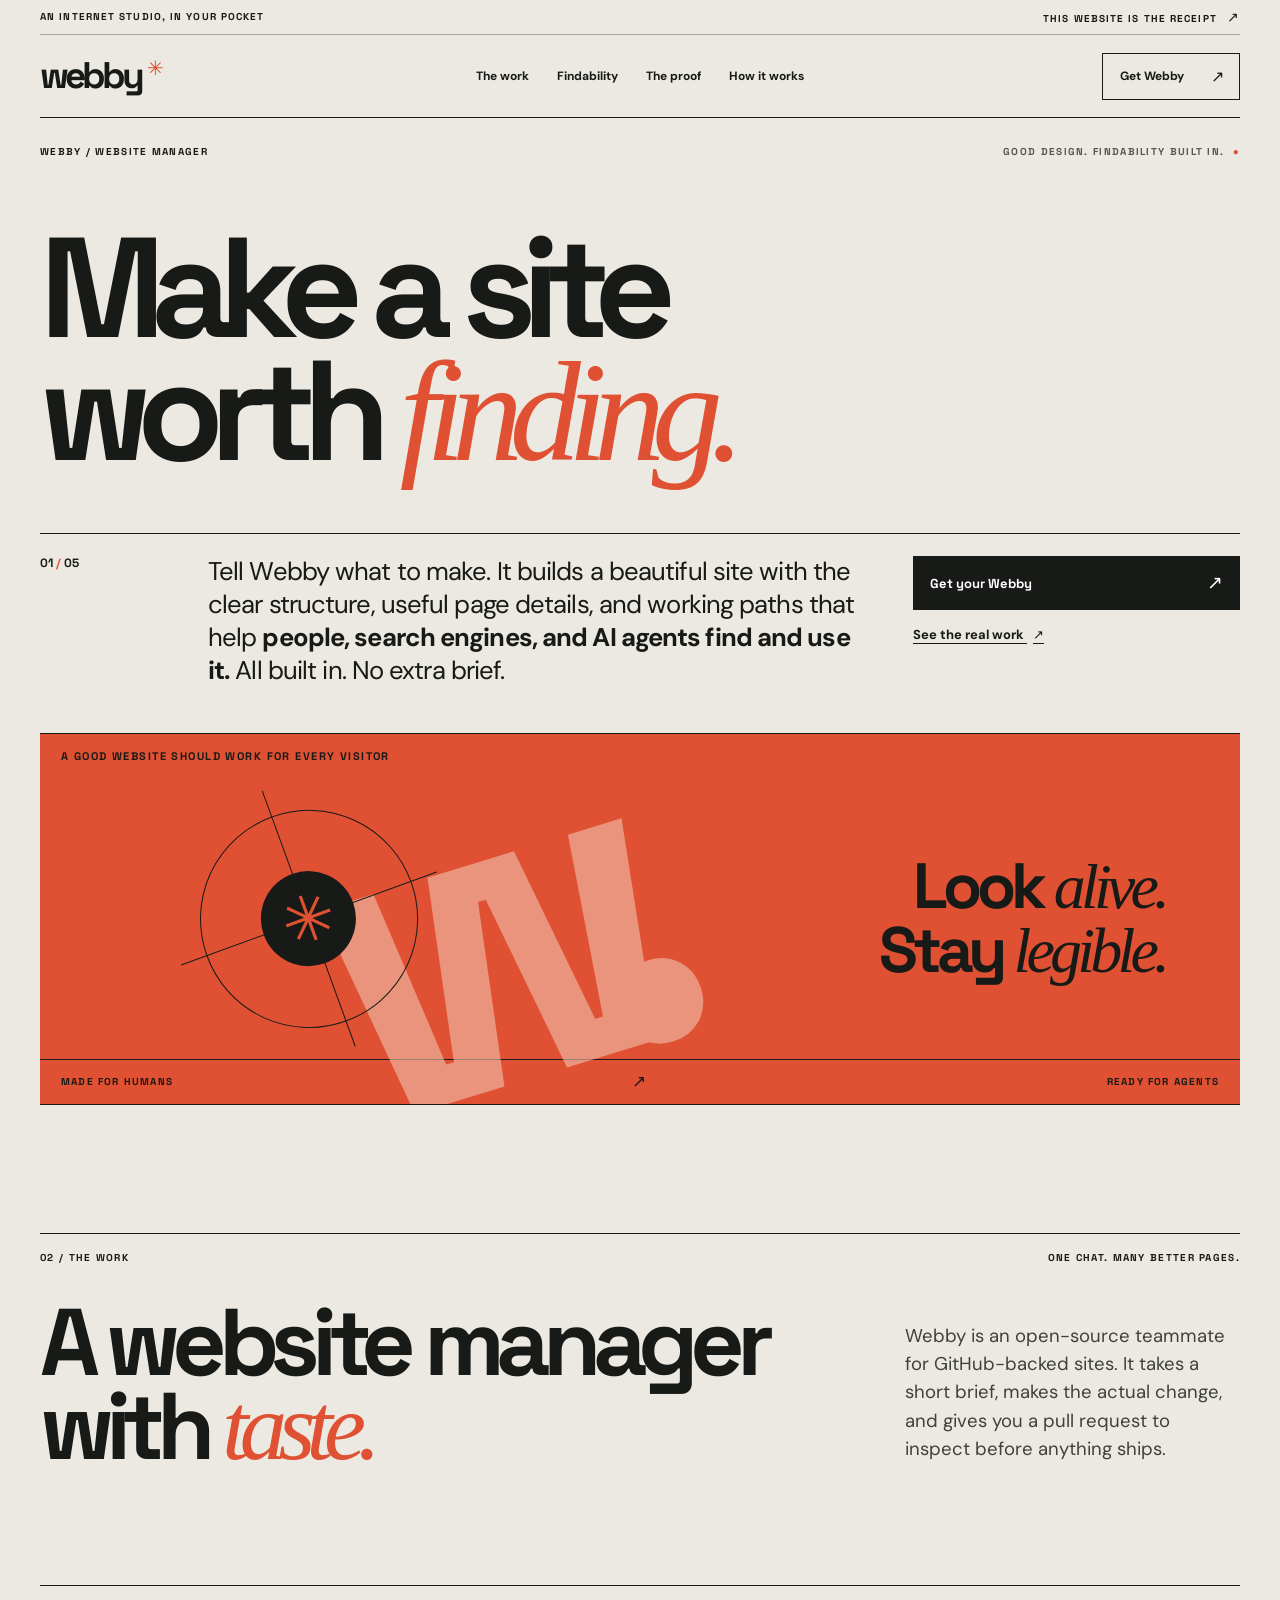
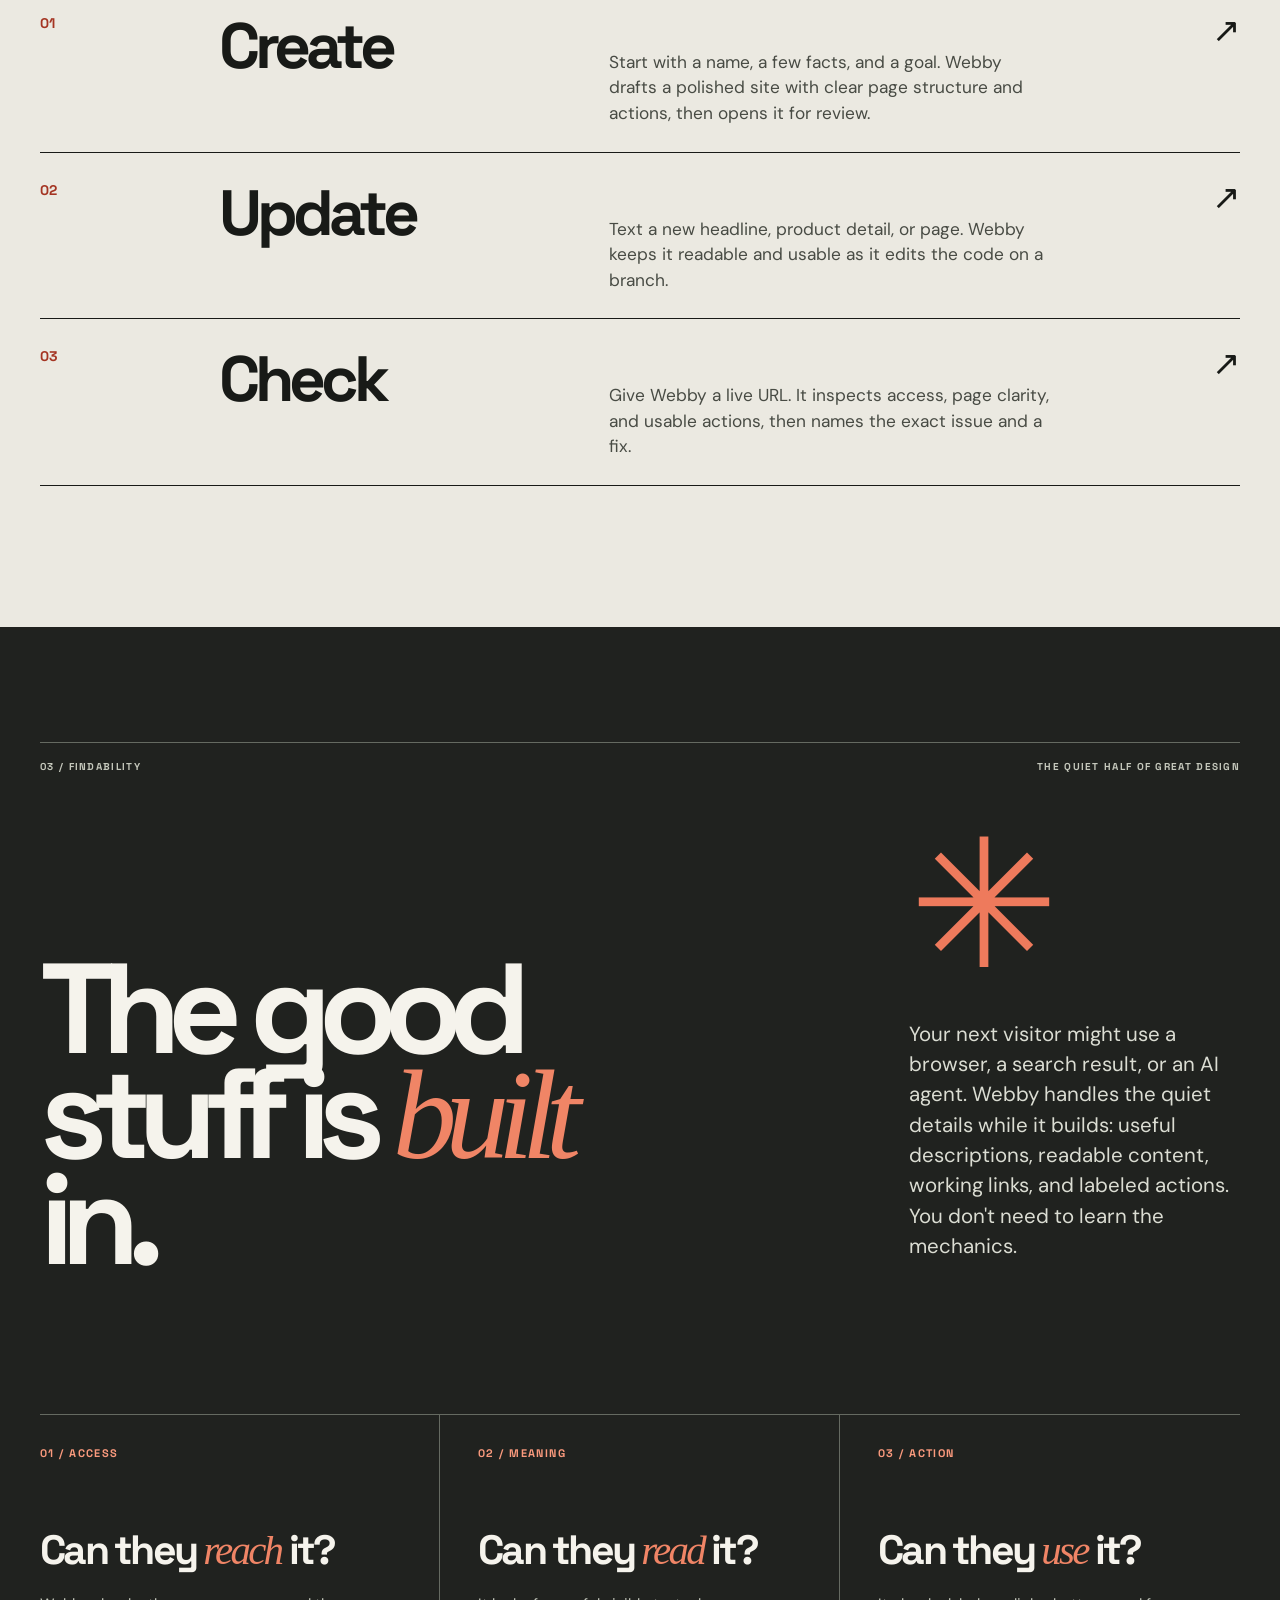
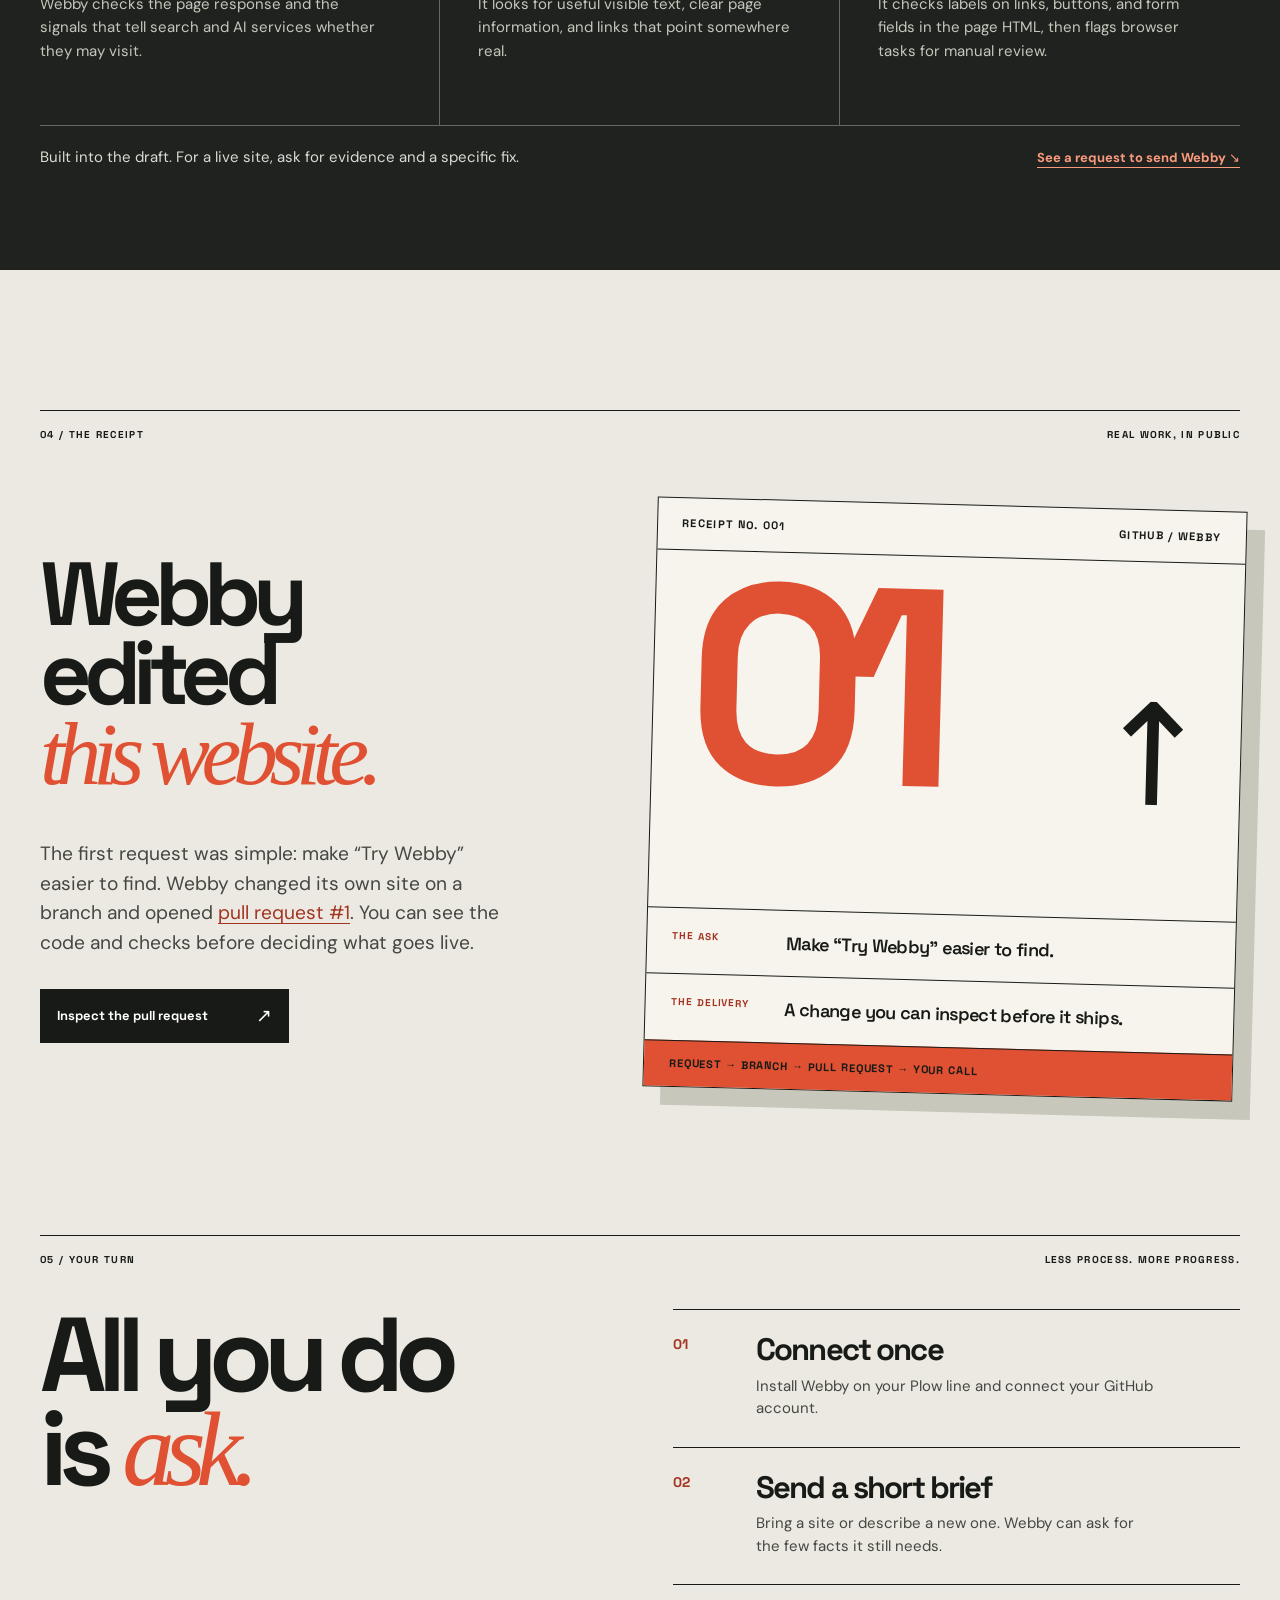
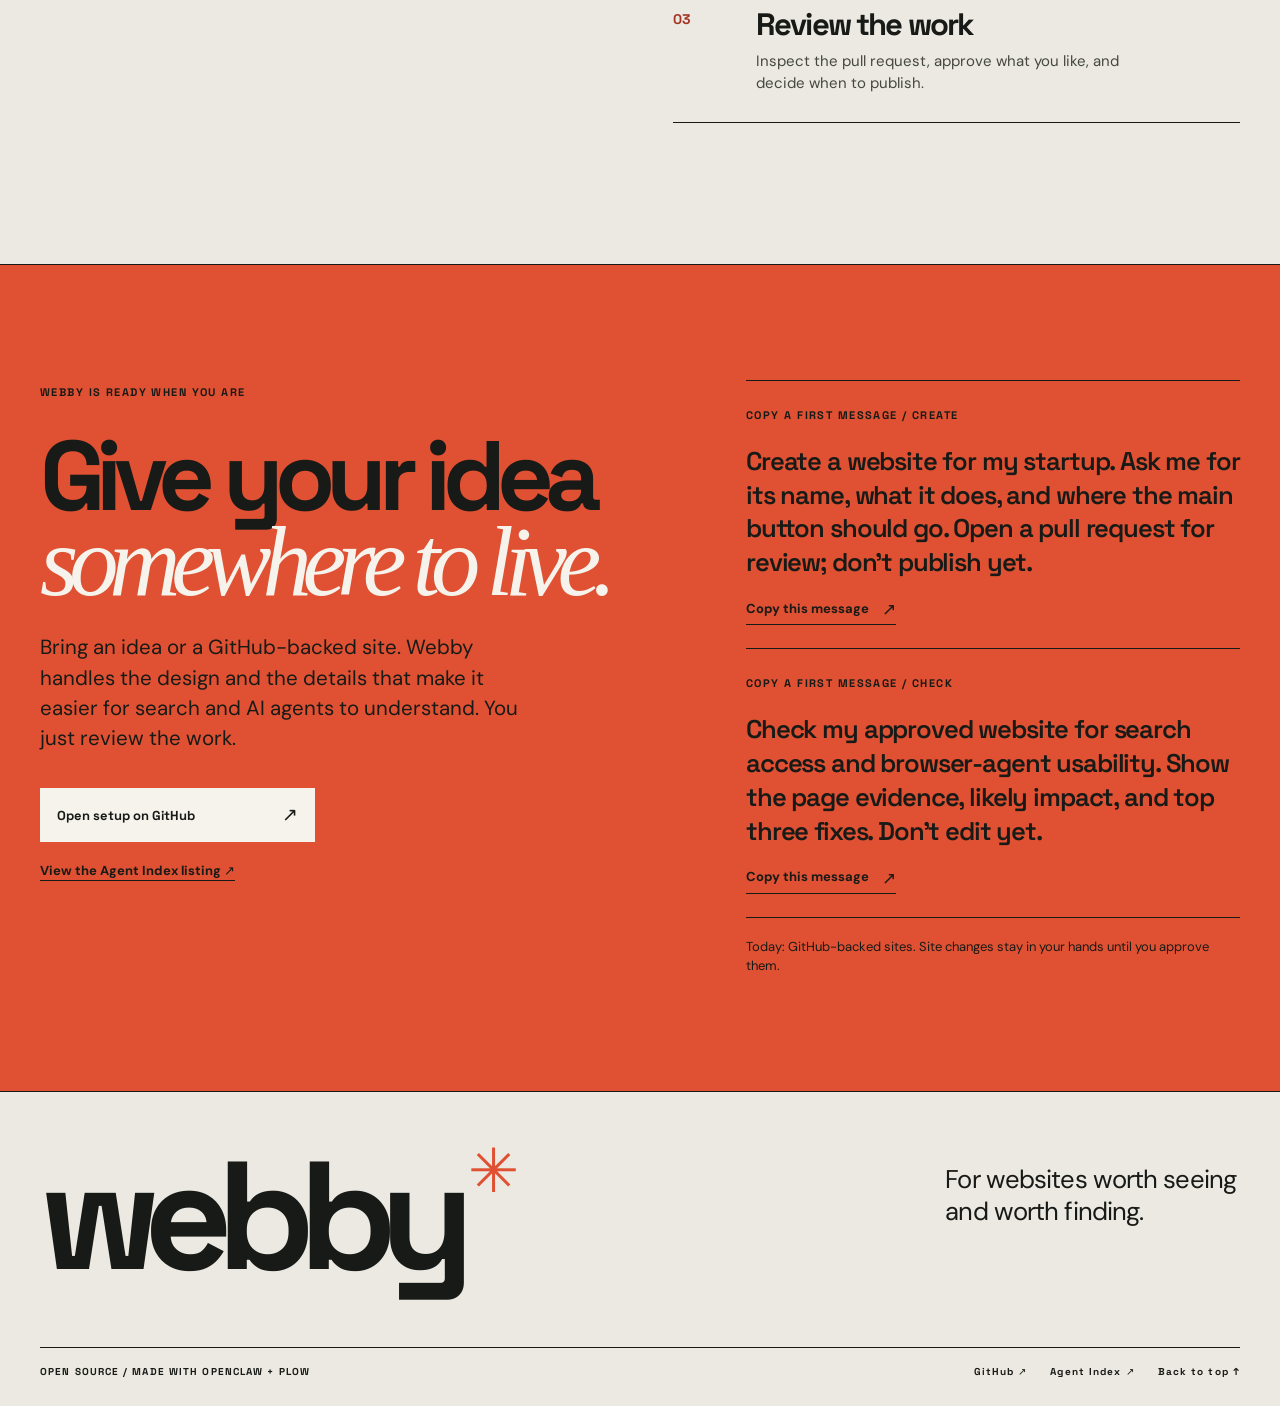
==== commit 4b932dec: "Build findability into Webby's site and creation flow" ====
--- a/site/index.html
+++ b/site/index.html
@@ -4,10 +4,10 @@
     <meta charset="utf-8" />
     <meta name="viewport" content="width=device-width, initial-scale=1" />
     <meta name="theme-color" content="#ebe9e1" />
-    <meta name="description" content="Webby creates and updates beautiful GitHub-backed websites from chat, then checks the access, content, and controls that help people, search engines, and AI agents find and use them. Every code change is yours to review." />
+    <meta name="description" content="Webby creates and updates beautiful GitHub-backed websites from chat. Clear structure, useful page details, working links, and labeled actions come built in, so people, search engines, and AI agents can find and use them. You review every change." />
     <meta property="og:type" content="website" />
     <meta property="og:title" content="Webby — Websites worth finding" />
-    <meta property="og:description" content="Create, update, and check a beautiful website from chat. Webby makes changes in pull requests you review." />
+    <meta property="og:description" content="Beautiful sites with search and AI-agent readability built in. Create, update, and check from chat; review every change." />
     <meta property="og:url" content="https://bubba311.github.io/webby-website-manager/" />
     <meta property="og:image" content="https://bubba311.github.io/webby-website-manager/social-card.png" />
     <meta property="og:image:alt" content="Webby — Look good. Be found. Create, update, and check websites." />
@@ -41,11 +41,11 @@
 
       <main id="main">
         <section class="hero frame" id="top" aria-labelledby="hero-title">
-          <div class="hero-meta"><span>WEBBY / WEBSITE MANAGER</span><span>DESIGN FOR THE WHOLE INTERNET <span aria-hidden="true">●</span></span></div>
+          <div class="hero-meta"><span>WEBBY / WEBSITE MANAGER</span><span>GOOD DESIGN. FINDABILITY BUILT IN. <span aria-hidden="true">●</span></span></div>
           <h1 id="hero-title">Make a site<br /> <span>worth <em>finding.</em></span></h1>
           <div class="hero-deck">
             <p class="hero-index">01 <span aria-hidden="true">/</span> 05</p>
-            <p class="hero-lead">Webby creates and updates beautiful websites from chat—then checks the page signals that help <strong>people, search engines, and AI agents reach, understand, and use them.</strong></p>
+            <p class="hero-lead">Tell Webby what to make. It builds a beautiful site with the clear structure, useful page details, and working paths that help <strong>people, search engines, and AI agents find and use it.</strong> All built in. No extra brief.</p>
             <div class="hero-actions"><a class="primary-link" href="#start">Get your Webby <span aria-hidden="true">↗</span></a><a class="text-link" href="#proof">See the real work <span aria-hidden="true">↗</span></a></div>
           </div>
           <div class="hero-plate">
@@ -59,8 +59,8 @@
           <div class="section-head"><span>02 / THE WORK</span><span>ONE CHAT. MANY BETTER PAGES.</span></div>
           <div class="work-grid"><h2 id="work-title">A website manager<br /> with <em>taste.</em></h2><p>Webby is an open-source teammate for GitHub-backed sites. It takes a short brief, makes the actual change, and gives you a pull request to inspect before anything ships.</p></div>
           <div class="work-list">
-            <article class="work-item"><span class="work-number">01</span><div><h3>Create</h3><p>Start with a name, a few facts, and a goal. Webby drafts a polished site and opens it for review.</p></div><span class="work-mark" aria-hidden="true">↗</span></article>
-            <article class="work-item"><span class="work-number">02</span><div><h3>Update</h3><p>Text a new headline, product detail, or page. Webby edits the code on a branch and shows you the diff.</p></div><span class="work-mark" aria-hidden="true">↗</span></article>
+            <article class="work-item"><span class="work-number">01</span><div><h3>Create</h3><p>Start with a name, a few facts, and a goal. Webby drafts a polished site with clear page structure and actions, then opens it for review.</p></div><span class="work-mark" aria-hidden="true">↗</span></article>
+            <article class="work-item"><span class="work-number">02</span><div><h3>Update</h3><p>Text a new headline, product detail, or page. Webby keeps it readable and usable as it edits the code on a branch.</p></div><span class="work-mark" aria-hidden="true">↗</span></article>
             <article class="work-item"><span class="work-number">03</span><div><h3>Check</h3><p>Give Webby a live URL. It inspects access, page clarity, and usable actions, then names the exact issue and a fix.</p></div><span class="work-mark" aria-hidden="true">↗</span></article>
           </div>
         </section>
@@ -68,13 +68,13 @@
         <section class="find-section" id="findable" aria-labelledby="find-title">
           <div class="frame find-inner">
             <div class="section-head section-head-light"><span>03 / FINDABILITY</span><span>THE QUIET HALF OF GREAT DESIGN</span></div>
-            <div class="find-top"><h2 id="find-title">Beautiful<br /> is only <em>half</em><br /> the job.</h2><div class="find-aside"><span class="find-symbol" aria-hidden="true">✳</span><p>Your next visitor might use a browser, a search result, or an AI agent. Webby inspects the live page’s access rules, visible content, and usable actions.</p></div></div>
+            <div class="find-top"><h2 id="find-title">The good<br /> stuff is <em>built</em><br /> in.</h2><div class="find-aside"><span class="find-symbol" aria-hidden="true">✳</span><p>Your next visitor might use a browser, a search result, or an AI agent. Webby handles the quiet details while it builds: useful descriptions, readable content, working links, and labeled actions. You don't need to learn the mechanics.</p></div></div>
             <div class="find-triptych">
               <article><span>01 / ACCESS</span><h3>Can they <em>reach</em> it?</h3><p>Webby checks the page response and the signals that tell search and AI services whether they may visit.</p></article>
               <article><span>02 / MEANING</span><h3>Can they <em>read</em> it?</h3><p>It looks for useful visible text, clear page information, and links that point somewhere real.</p></article>
               <article><span>03 / ACTION</span><h3>Can they <em>use</em> it?</h3><p>It checks labels on links, buttons, and form fields in the page HTML, then flags browser tasks for manual review.</p></article>
             </div>
-            <div class="find-bottom"><p>Evidence from the page. A specific fix. No mystery score.</p><a href="#audit-request">See a request to send Webby <span aria-hidden="true">↘</span></a></div>
+            <div class="find-bottom"><p>Built into the draft. For a live site, ask for evidence and a specific fix.</p><a href="#audit-request">See a request to send Webby <span aria-hidden="true">↘</span></a></div>
           </div>
         </section>
 
@@ -88,7 +88,7 @@
           <div class="how-grid"><h2 id="how-title">All you do<br /> is <em>ask.</em></h2><div class="how-steps"><article><span>01</span><div><h3>Connect once</h3><p>Install Webby on your Plow line and connect your GitHub account.</p></div></article><article><span>02</span><div><h3>Send a short brief</h3><p>Bring a site or describe a new one. Webby can ask for the few facts it still needs.</p></div></article><article><span>03</span><div><h3>Review the work</h3><p>Inspect the pull request, approve what you like, and decide when to publish.</p></div></article></div></div>
         </section>
 
-        <section class="start-section" id="start" aria-labelledby="start-title"><div class="frame start-inner"><div class="start-heading"><span>WEBBY IS READY WHEN YOU ARE</span><h2 id="start-title">Give your idea<br /> <em>somewhere to live.</em></h2><p>Start with a website idea or an existing GitHub-backed site. Webby helps make it beautiful, useful, and easier for agents to understand.</p><a class="start-button" href="https://github.com/bubba311/webby-website-manager">Open setup on GitHub <span aria-hidden="true">↗</span></a><a class="start-secondary" href="https://aiworthusing.com/agent-index/webby-website-manager">View the Agent Index listing ↗</a></div><div class="task-list"><div class="task" id="create-request"><span class="task-label">COPY A FIRST MESSAGE / CREATE</span><p id="first-task-text">Create a website for my startup. Ask me for its name, what it does, and where the main button should go. Open a pull request for review; don’t publish yet.</p><button class="copy-button" type="button" data-copy-target="first-task-text" aria-live="polite">Copy this message <span aria-hidden="true">↗</span></button></div><div class="task" id="audit-request"><span class="task-label">COPY A FIRST MESSAGE / CHECK</span><p id="audit-task-text">Check my approved website for search access and browser-agent usability. Show the page evidence, likely impact, and top three fixes. Don’t edit yet.</p><button class="copy-button" type="button" data-copy-target="audit-task-text" aria-live="polite">Copy this message <span aria-hidden="true">↗</span></button></div><p class="task-foot">Today: GitHub-backed sites. Site changes stay in your hands until you approve them.</p></div></div></section>
+        <section class="start-section" id="start" aria-labelledby="start-title"><div class="frame start-inner"><div class="start-heading"><span>WEBBY IS READY WHEN YOU ARE</span><h2 id="start-title">Give your idea<br /> <em>somewhere to live.</em></h2><p>Bring an idea or a GitHub-backed site. Webby handles the design and the details that make it easier for search and AI agents to understand. You just review the work.</p><a class="start-button" href="https://github.com/bubba311/webby-website-manager">Open setup on GitHub <span aria-hidden="true">↗</span></a><a class="start-secondary" href="https://aiworthusing.com/agent-index/webby-website-manager">View the Agent Index listing ↗</a></div><div class="task-list"><div class="task" id="create-request"><span class="task-label">COPY A FIRST MESSAGE / CREATE</span><p id="first-task-text">Create a website for my startup. Ask me for its name, what it does, and where the main button should go. Open a pull request for review; don’t publish yet.</p><button class="copy-button" type="button" data-copy-target="first-task-text" aria-live="polite">Copy this message <span aria-hidden="true">↗</span></button></div><div class="task" id="audit-request"><span class="task-label">COPY A FIRST MESSAGE / CHECK</span><p id="audit-task-text">Check my approved website for search access and browser-agent usability. Show the page evidence, likely impact, and top three fixes. Don’t edit yet.</p><button class="copy-button" type="button" data-copy-target="audit-task-text" aria-live="polite">Copy this message <span aria-hidden="true">↗</span></button></div><p class="task-foot">Today: GitHub-backed sites. Site changes stay in your hands until you approve them.</p></div></div></section>
       </main>
 
       <footer class="site-footer frame"><div class="footer-top"><a class="footer-wordmark" href="#top" aria-label="Webby home">webby<span aria-hidden="true">✳</span></a><p>For websites worth seeing<br /> and worth finding.</p></div><div class="footer-bottom"><span>OPEN SOURCE / MADE WITH OPENCLAW + PLOW</span><div><a href="https://github.com/bubba311/webby-website-manager">GitHub ↗</a><a href="https://aiworthusing.com/agent-index/webby-website-manager">Agent Index ↗</a><a href="#top">Back to top ↑</a></div></div></footer>
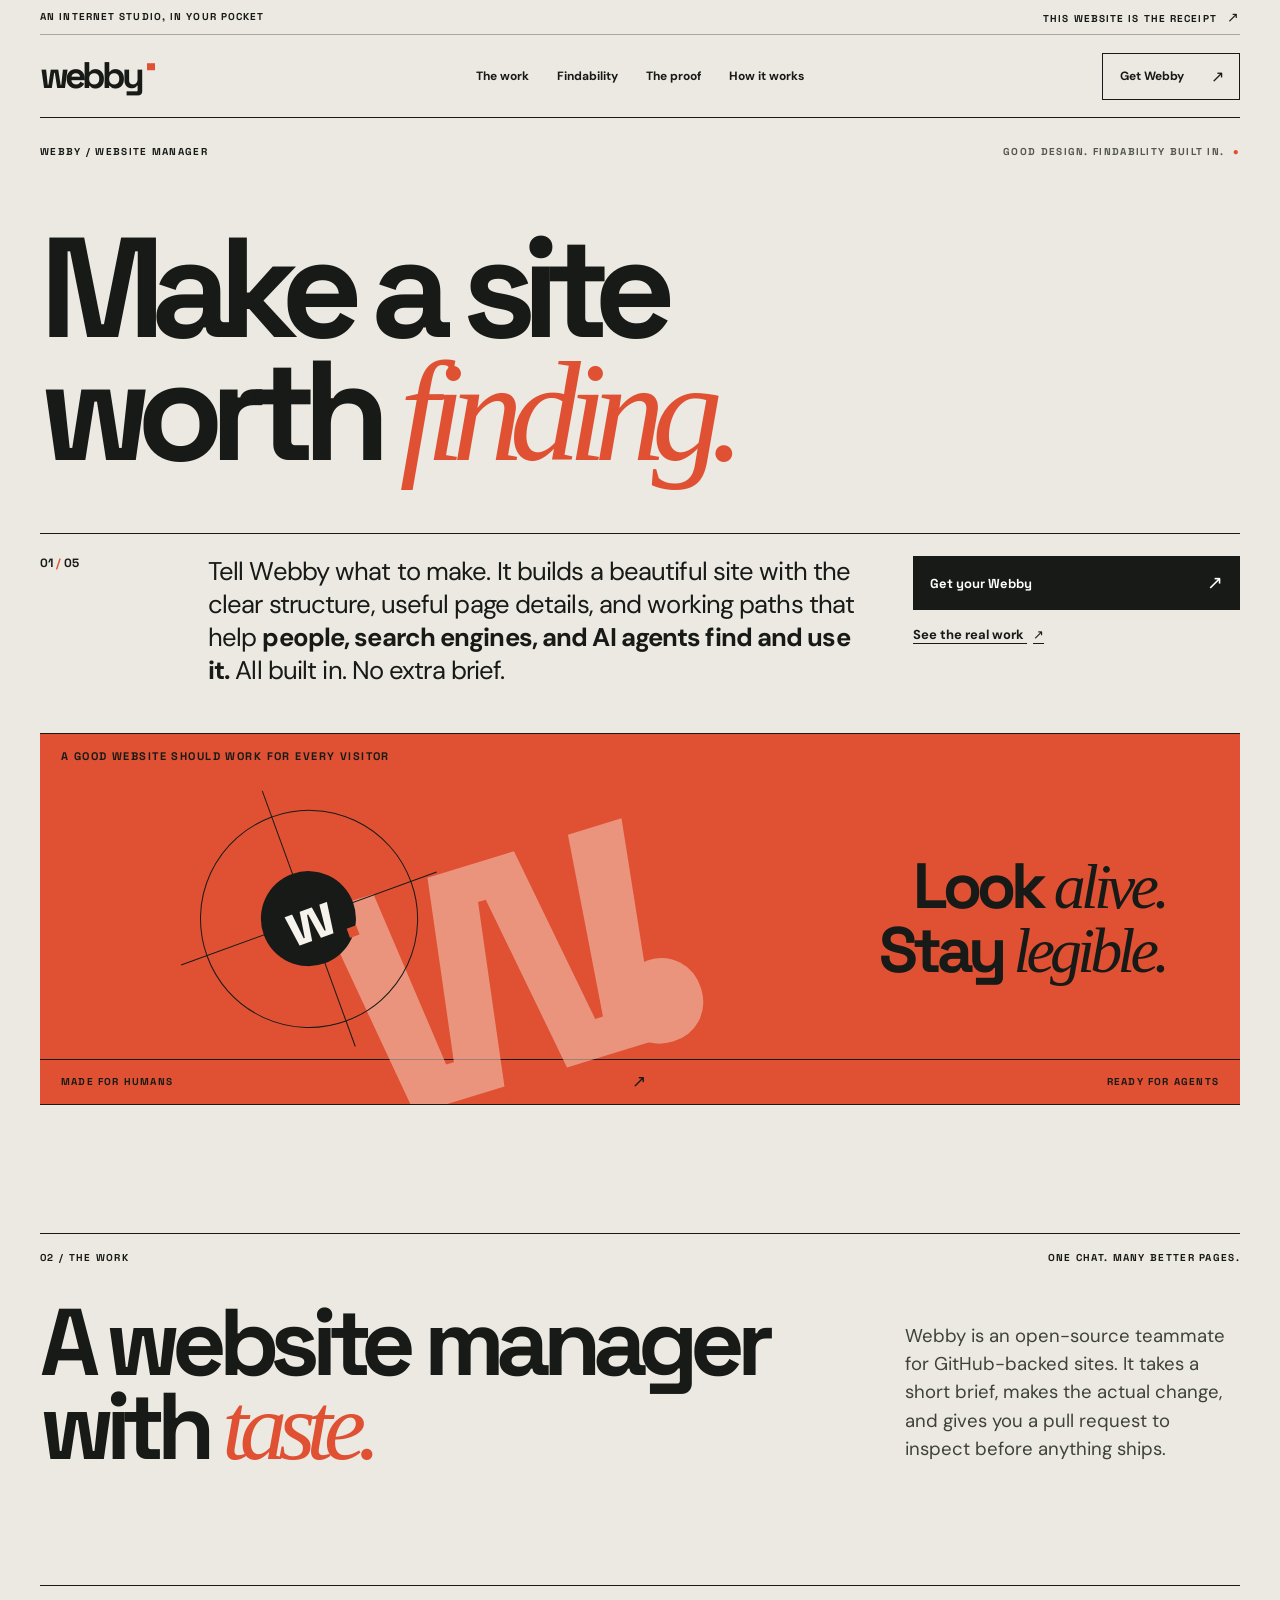
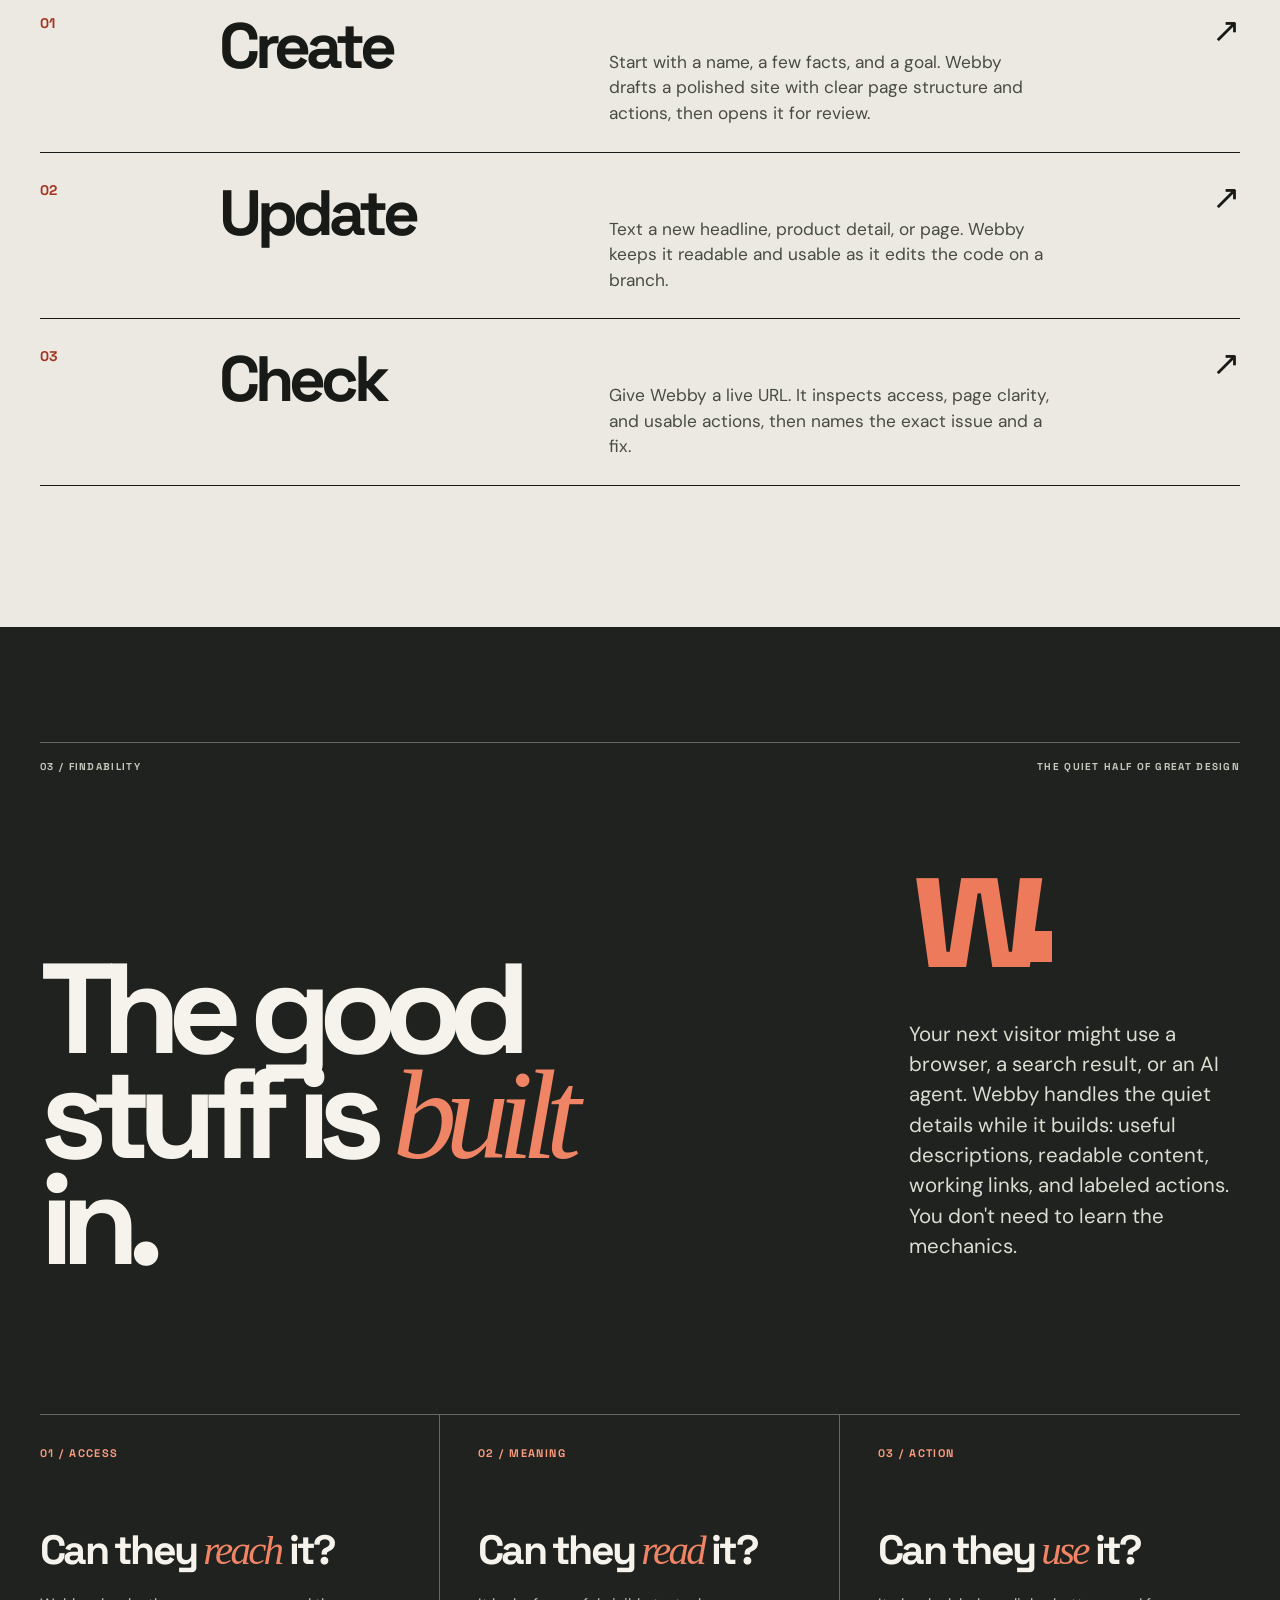
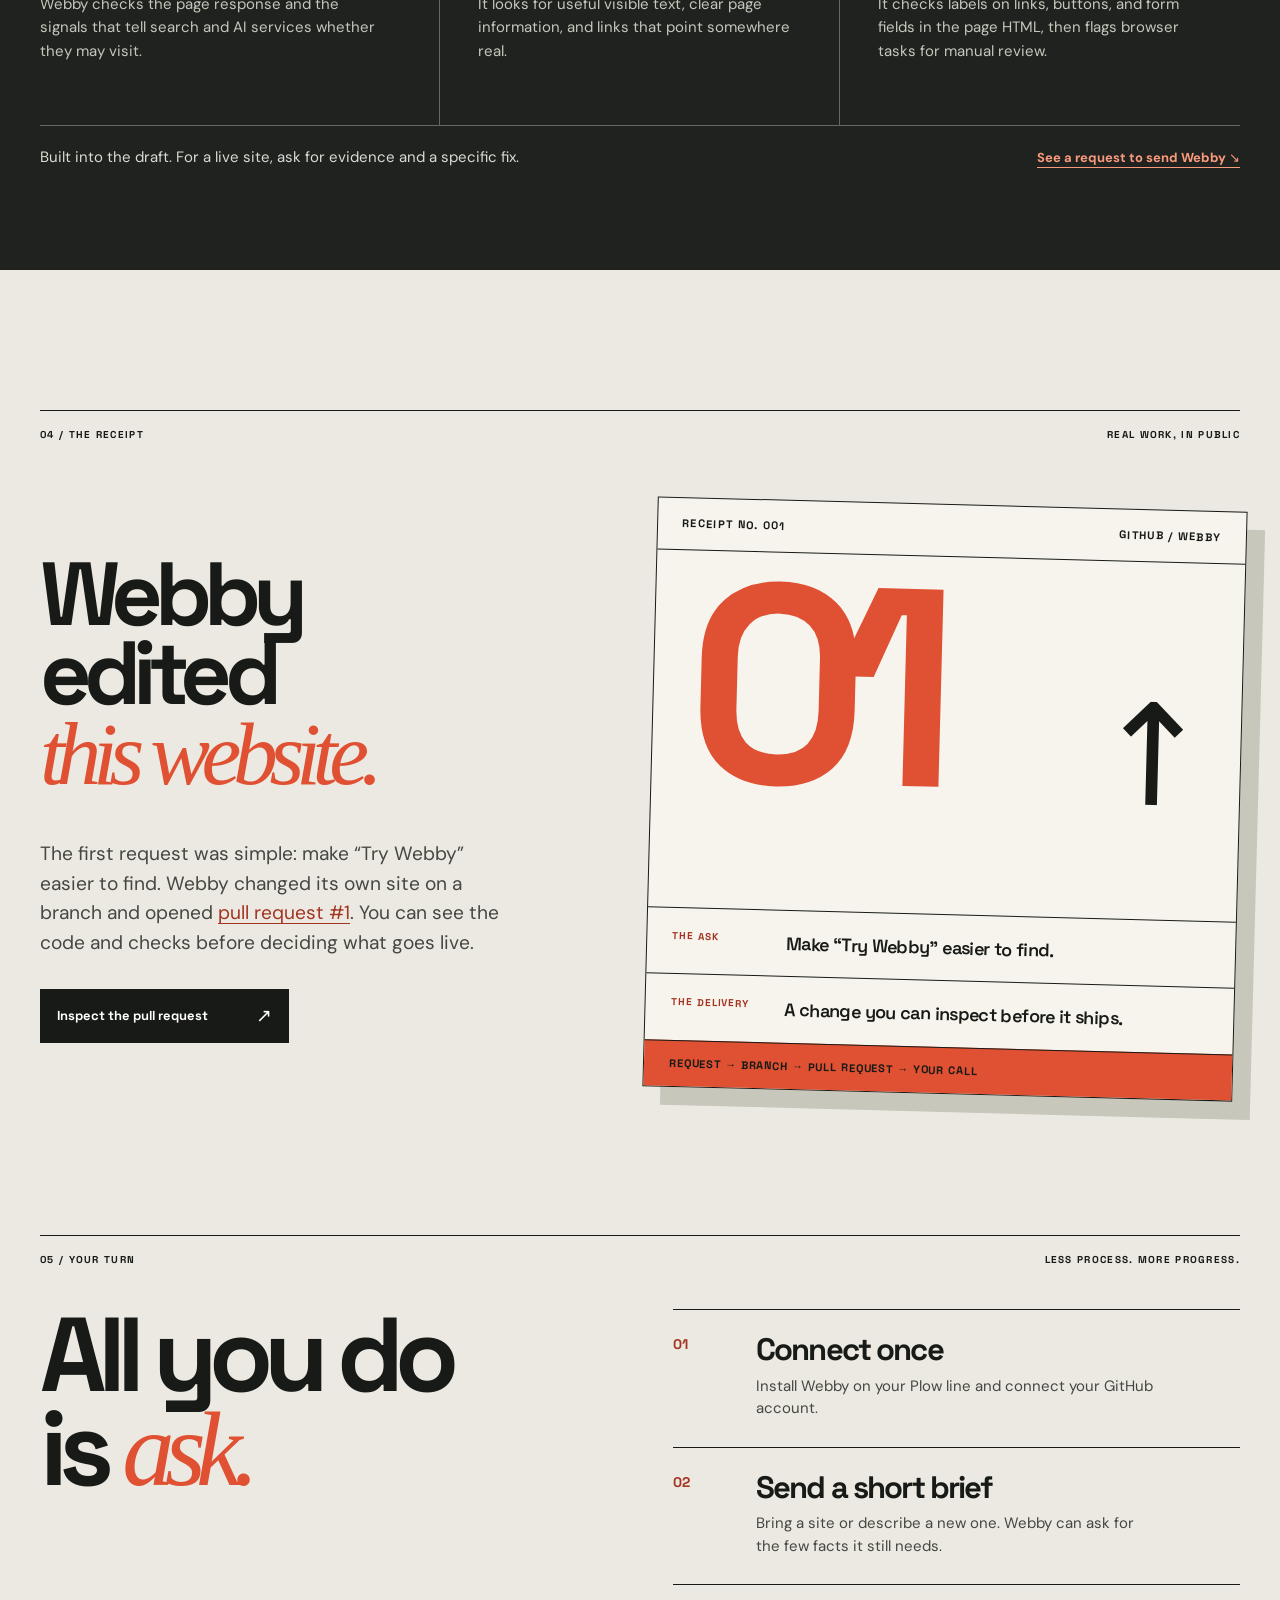
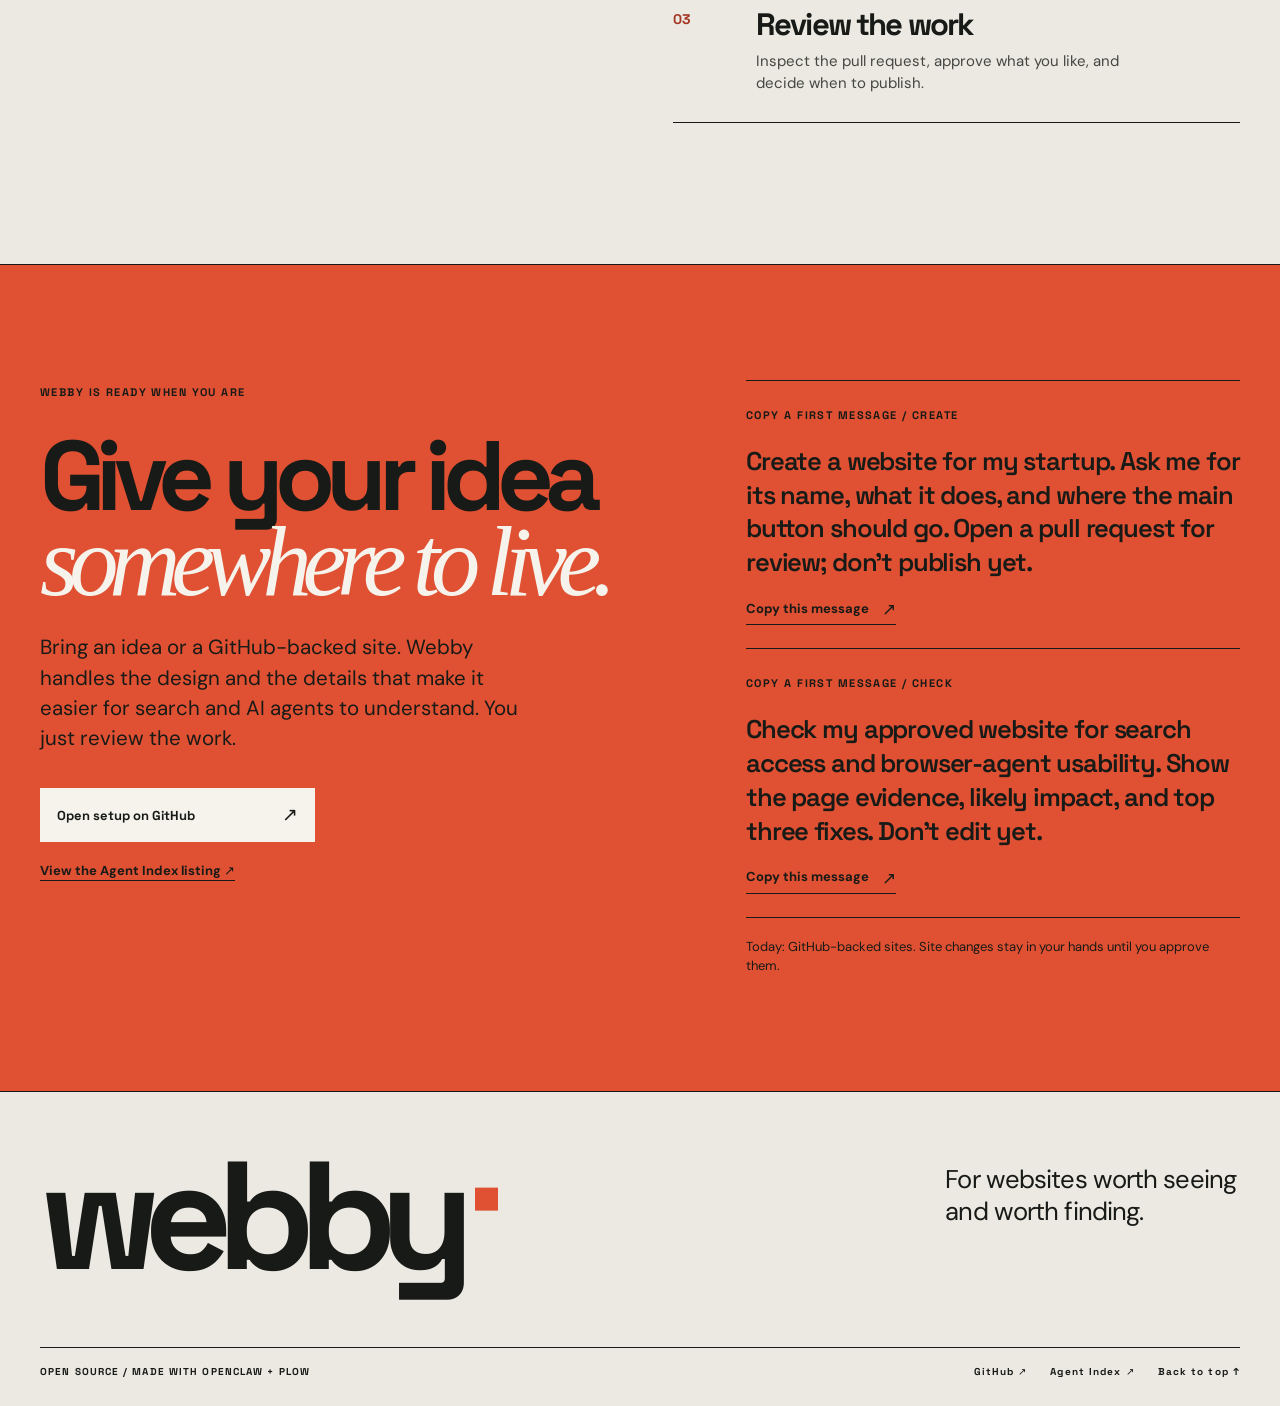
==== commit c8a836d1: "Replace starburst with Webby square mark" ====
--- a/site/index.html
+++ b/site/index.html
@@ -29,7 +29,7 @@
       </div>
 
       <header class="site-header frame">
-        <a class="wordmark" href="#top" aria-label="Webby home">webby<span aria-hidden="true">✳</span></a>
+        <a class="wordmark" href="#top" aria-label="Webby home">webby<span class="brand-stop" aria-hidden="true"></span></a>
         <nav class="main-nav" aria-label="Main navigation">
           <a href="#work">The work</a>
           <a href="#findable">Findability</a>
@@ -50,7 +50,7 @@
           </div>
           <div class="hero-plate">
             <span class="plate-edge plate-edge-top">A GOOD WEBSITE SHOULD WORK FOR EVERY VISITOR</span>
-            <div class="plate-main"><span class="plate-glyph" aria-hidden="true">w.</span><div class="plate-circle" aria-hidden="true"><span>✳</span></div><p>Look <em>alive.</em><br /> Stay <em>legible.</em></p></div>
+            <div class="plate-main"><span class="plate-glyph" aria-hidden="true">w.</span><div class="plate-circle" aria-hidden="true"><span>w</span></div><p>Look <em>alive.</em><br /> Stay <em>legible.</em></p></div>
             <div class="plate-bottom"><span>MADE FOR HUMANS</span><span aria-hidden="true">↗</span><span>READY FOR AGENTS</span></div>
           </div>
         </section>
@@ -68,7 +68,7 @@
         <section class="find-section" id="findable" aria-labelledby="find-title">
           <div class="frame find-inner">
             <div class="section-head section-head-light"><span>03 / FINDABILITY</span><span>THE QUIET HALF OF GREAT DESIGN</span></div>
-            <div class="find-top"><h2 id="find-title">The good<br /> stuff is <em>built</em><br /> in.</h2><div class="find-aside"><span class="find-symbol" aria-hidden="true">✳</span><p>Your next visitor might use a browser, a search result, or an AI agent. Webby handles the quiet details while it builds: useful descriptions, readable content, working links, and labeled actions. You don't need to learn the mechanics.</p></div></div>
+            <div class="find-top"><h2 id="find-title">The good<br /> stuff is <em>built</em><br /> in.</h2><div class="find-aside"><span class="find-symbol" aria-hidden="true">w</span><p>Your next visitor might use a browser, a search result, or an AI agent. Webby handles the quiet details while it builds: useful descriptions, readable content, working links, and labeled actions. You don't need to learn the mechanics.</p></div></div>
             <div class="find-triptych">
               <article><span>01 / ACCESS</span><h3>Can they <em>reach</em> it?</h3><p>Webby checks the page response and the signals that tell search and AI services whether they may visit.</p></article>
               <article><span>02 / MEANING</span><h3>Can they <em>read</em> it?</h3><p>It looks for useful visible text, clear page information, and links that point somewhere real.</p></article>
@@ -91,7 +91,7 @@
         <section class="start-section" id="start" aria-labelledby="start-title"><div class="frame start-inner"><div class="start-heading"><span>WEBBY IS READY WHEN YOU ARE</span><h2 id="start-title">Give your idea<br /> <em>somewhere to live.</em></h2><p>Bring an idea or a GitHub-backed site. Webby handles the design and the details that make it easier for search and AI agents to understand. You just review the work.</p><a class="start-button" href="https://github.com/bubba311/webby-website-manager">Open setup on GitHub <span aria-hidden="true">↗</span></a><a class="start-secondary" href="https://aiworthusing.com/agent-index/webby-website-manager">View the Agent Index listing ↗</a></div><div class="task-list"><div class="task" id="create-request"><span class="task-label">COPY A FIRST MESSAGE / CREATE</span><p id="first-task-text">Create a website for my startup. Ask me for its name, what it does, and where the main button should go. Open a pull request for review; don’t publish yet.</p><button class="copy-button" type="button" data-copy-target="first-task-text" aria-live="polite">Copy this message <span aria-hidden="true">↗</span></button></div><div class="task" id="audit-request"><span class="task-label">COPY A FIRST MESSAGE / CHECK</span><p id="audit-task-text">Check my approved website for search access and browser-agent usability. Show the page evidence, likely impact, and top three fixes. Don’t edit yet.</p><button class="copy-button" type="button" data-copy-target="audit-task-text" aria-live="polite">Copy this message <span aria-hidden="true">↗</span></button></div><p class="task-foot">Today: GitHub-backed sites. Site changes stay in your hands until you approve them.</p></div></div></section>
       </main>
 
-      <footer class="site-footer frame"><div class="footer-top"><a class="footer-wordmark" href="#top" aria-label="Webby home">webby<span aria-hidden="true">✳</span></a><p>For websites worth seeing<br /> and worth finding.</p></div><div class="footer-bottom"><span>OPEN SOURCE / MADE WITH OPENCLAW + PLOW</span><div><a href="https://github.com/bubba311/webby-website-manager">GitHub ↗</a><a href="https://aiworthusing.com/agent-index/webby-website-manager">Agent Index ↗</a><a href="#top">Back to top ↑</a></div></div></footer>
+      <footer class="site-footer frame"><div class="footer-top"><a class="footer-wordmark" href="#top" aria-label="Webby home">webby<span class="brand-stop" aria-hidden="true"></span></a><p>For websites worth seeing<br /> and worth finding.</p></div><div class="footer-bottom"><span>OPEN SOURCE / MADE WITH OPENCLAW + PLOW</span><div><a href="https://github.com/bubba311/webby-website-manager">GitHub ↗</a><a href="https://aiworthusing.com/agent-index/webby-website-manager">Agent Index ↗</a><a href="#top">Back to top ↑</a></div></div></footer>
     </div>
   </body>
 </html>
--- a/site/styles.css
+++ b/site/styles.css
@@ -48,7 +48,7 @@
 .masthead-note a span { font-size: 14px; margin-left: 6px; }
 .site-header { min-height: 83px; display: grid; grid-template-columns: 1fr auto 1fr; gap: 24px; align-items: center; border-bottom: 1px solid var(--ink); }
 .wordmark, .footer-wordmark { display: inline-flex; align-items: baseline; width: fit-content; font: 700 37px/.9 "Space Grotesk", sans-serif; letter-spacing: -.105em; text-decoration: none; }
-.wordmark span, .footer-wordmark span { color: var(--signal); font-size: 20px; line-height: 0; transform: translate(5px, -13px); letter-spacing: 0; }
+.wordmark .brand-stop, .footer-wordmark .brand-stop { flex: none; width: .2em; height: .2em; margin-left: .16em; background: var(--signal); transform: translateY(-.48em); }
 .main-nav { display: flex; align-items: center; gap: clamp(17px, 2.2vw, 38px); }
 .main-nav a { white-space: nowrap; text-decoration: none; font-size: 12px; font-weight: 700; }
 .main-nav a:hover, .footer-bottom a:hover { color: var(--signal-dark); }
@@ -82,7 +82,8 @@
 .plate-circle { z-index: 1; width: clamp(140px, 17vw, 250px); aspect-ratio: 1; display: grid; place-items: center; border: 1px solid var(--ink); border-radius: 50%; margin-left: 9%; transform: rotate(-20deg); }
 .plate-circle::before, .plate-circle::after { content: ""; position: absolute; width: 126%; height: 1px; background: var(--ink); }
 .plate-circle::after { transform: rotate(90deg); }
-.plate-circle span { z-index: 1; display: grid; place-items: center; width: 44%; aspect-ratio: 1; background: var(--ink); color: var(--signal); border-radius: 50%; font: 700 clamp(35px, 5vw, 75px)/1 "Space Grotesk", sans-serif; }
+.plate-circle span { position: relative; z-index: 1; display: grid; place-items: center; width: 44%; aspect-ratio: 1; background: var(--ink); color: var(--light); border-radius: 50%; font: 700 clamp(35px, 5vw, 75px)/1 "Space Grotesk", sans-serif; }
+.plate-circle span::after { content: ""; position: absolute; right: .08em; bottom: .24em; width: .16em; height: .16em; background: var(--signal); }
 .plate-main p { z-index: 2; margin-right: 1%; font: 700 clamp(38px, 5vw, 75px)/.98 "Space Grotesk", sans-serif; letter-spacing: -.075em; text-align: right; }
 .plate-main p em { font-family: Georgia, serif; font-weight: 400; }
 .plate-bottom { display: flex; justify-content: space-between; align-items: center; gap: 20px; border-top: 1px solid var(--ink); min-height: 45px; padding-inline: 21px; font: 700 10px/1 "Space Grotesk", sans-serif; letter-spacing: .12em; }
@@ -107,7 +108,8 @@
 .find-top h2 { font-size: clamp(78px, 10vw, 150px); line-height: .82; letter-spacing: -.1em; }
 .find-top h2 em { color: #f08566; font-family: Georgia, "Times New Roman", serif; font-weight: 400; letter-spacing: -.09em; }
 .find-aside { display: flex; flex-direction: column; align-items: flex-start; margin-bottom: 12px; }
-.find-symbol { color: #ee7a5c; font: 400 clamp(110px, 14vw, 210px)/.7 "Space Grotesk", sans-serif; }
+.find-symbol { position: relative; display: inline-block; width: fit-content; color: #ee7a5c; font: 700 clamp(110px, 14vw, 210px)/.7 "Space Grotesk", sans-serif; letter-spacing: -.1em; }
+.find-symbol::after { content: ""; position: absolute; right: -.12em; bottom: .04em; width: .17em; height: .17em; background: #ee7a5c; }
 .find-aside p { max-width: 355px; margin-top: 50px; color: #dbddd3; font-size: clamp(17px, 1.6vw, 21px); line-height: 1.48; }
 .find-triptych { display: grid; grid-template-columns: repeat(3, minmax(0, 1fr)); border-top: 1px solid var(--night-rule); margin-top: clamp(105px, 11vw, 160px); }
 .find-triptych article { min-height: 310px; padding: 26px 38px 24px 0; border-right: 1px solid var(--night-rule); }
@@ -163,7 +165,7 @@
 .site-footer { padding-block: 55px 28px; }
 .footer-top { display: flex; justify-content: space-between; align-items: start; gap: 40px; }
 .footer-wordmark { font-size: clamp(76px, 12vw, 170px); }
-.footer-wordmark span { font-size: .4em; transform: translate(9px, -1.25em); }
+.footer-wordmark .brand-stop { width: .15em; height: .15em; margin-left: .1em; transform: translateY(-.38em); }
 .footer-top p { margin: 17px 4px 0 0; font-size: clamp(18px, 2vw, 26px); line-height: 1.25; letter-spacing: -.035em; }
 .footer-bottom { display: flex; justify-content: space-between; gap: 25px; margin-top: 62px; border-top: 1px solid var(--ink); padding-top: 17px; font: 700 10px/1.3 "Space Grotesk", sans-serif; letter-spacing: .11em; }
 .footer-bottom > div { display: flex; gap: 23px; }
@@ -209,7 +211,7 @@
   .masthead-note a { max-width: 175px; text-align: right; line-height: 1.2; }
   .site-header { min-height: 69px; }
   .wordmark { font-size: 31px; }
-  .wordmark span { font-size: 17px; transform: translate(4px, -12px); }
+  .wordmark .brand-stop { width: .2em; height: .2em; }
   .header-cta { gap: 12px; padding: 11px 11px 11px 13px; }
   .hero { padding-top: 22px; }
   .hero-meta, .section-head { font-size: 10px; letter-spacing: .08em; }
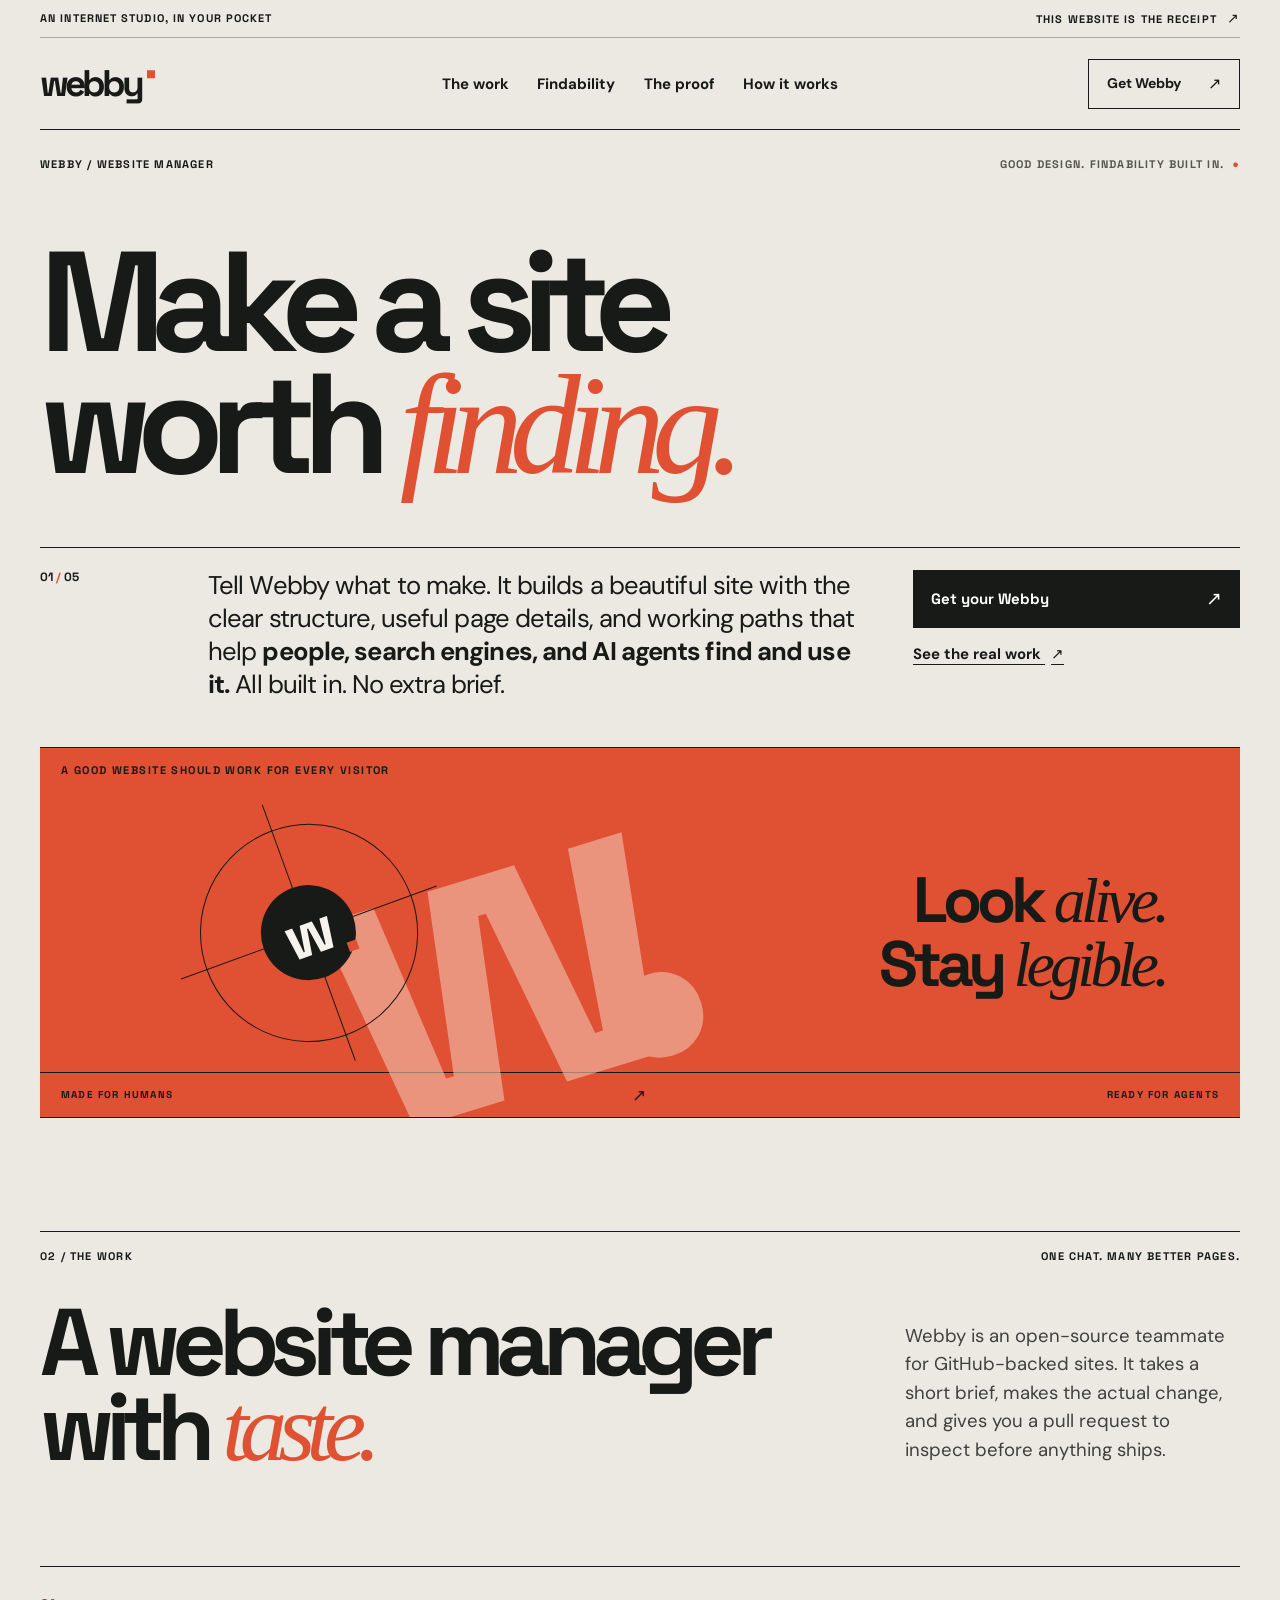
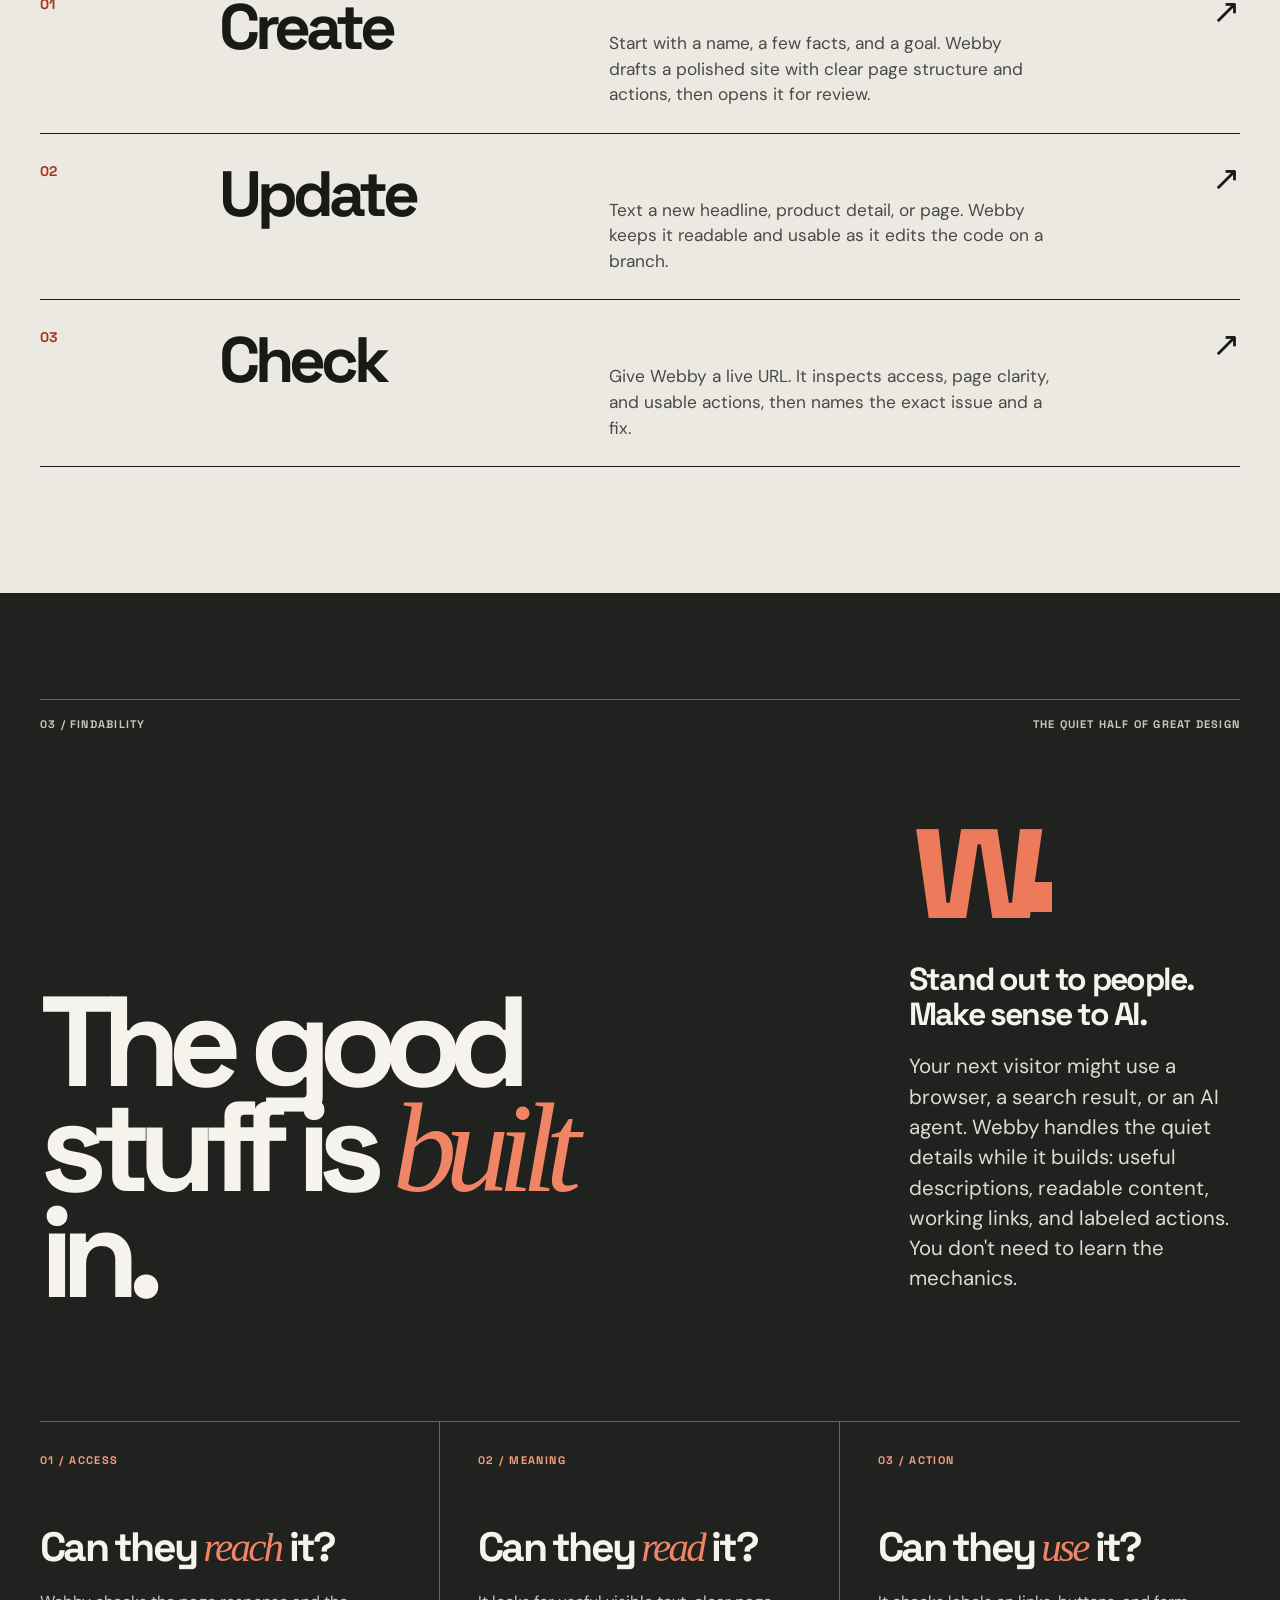
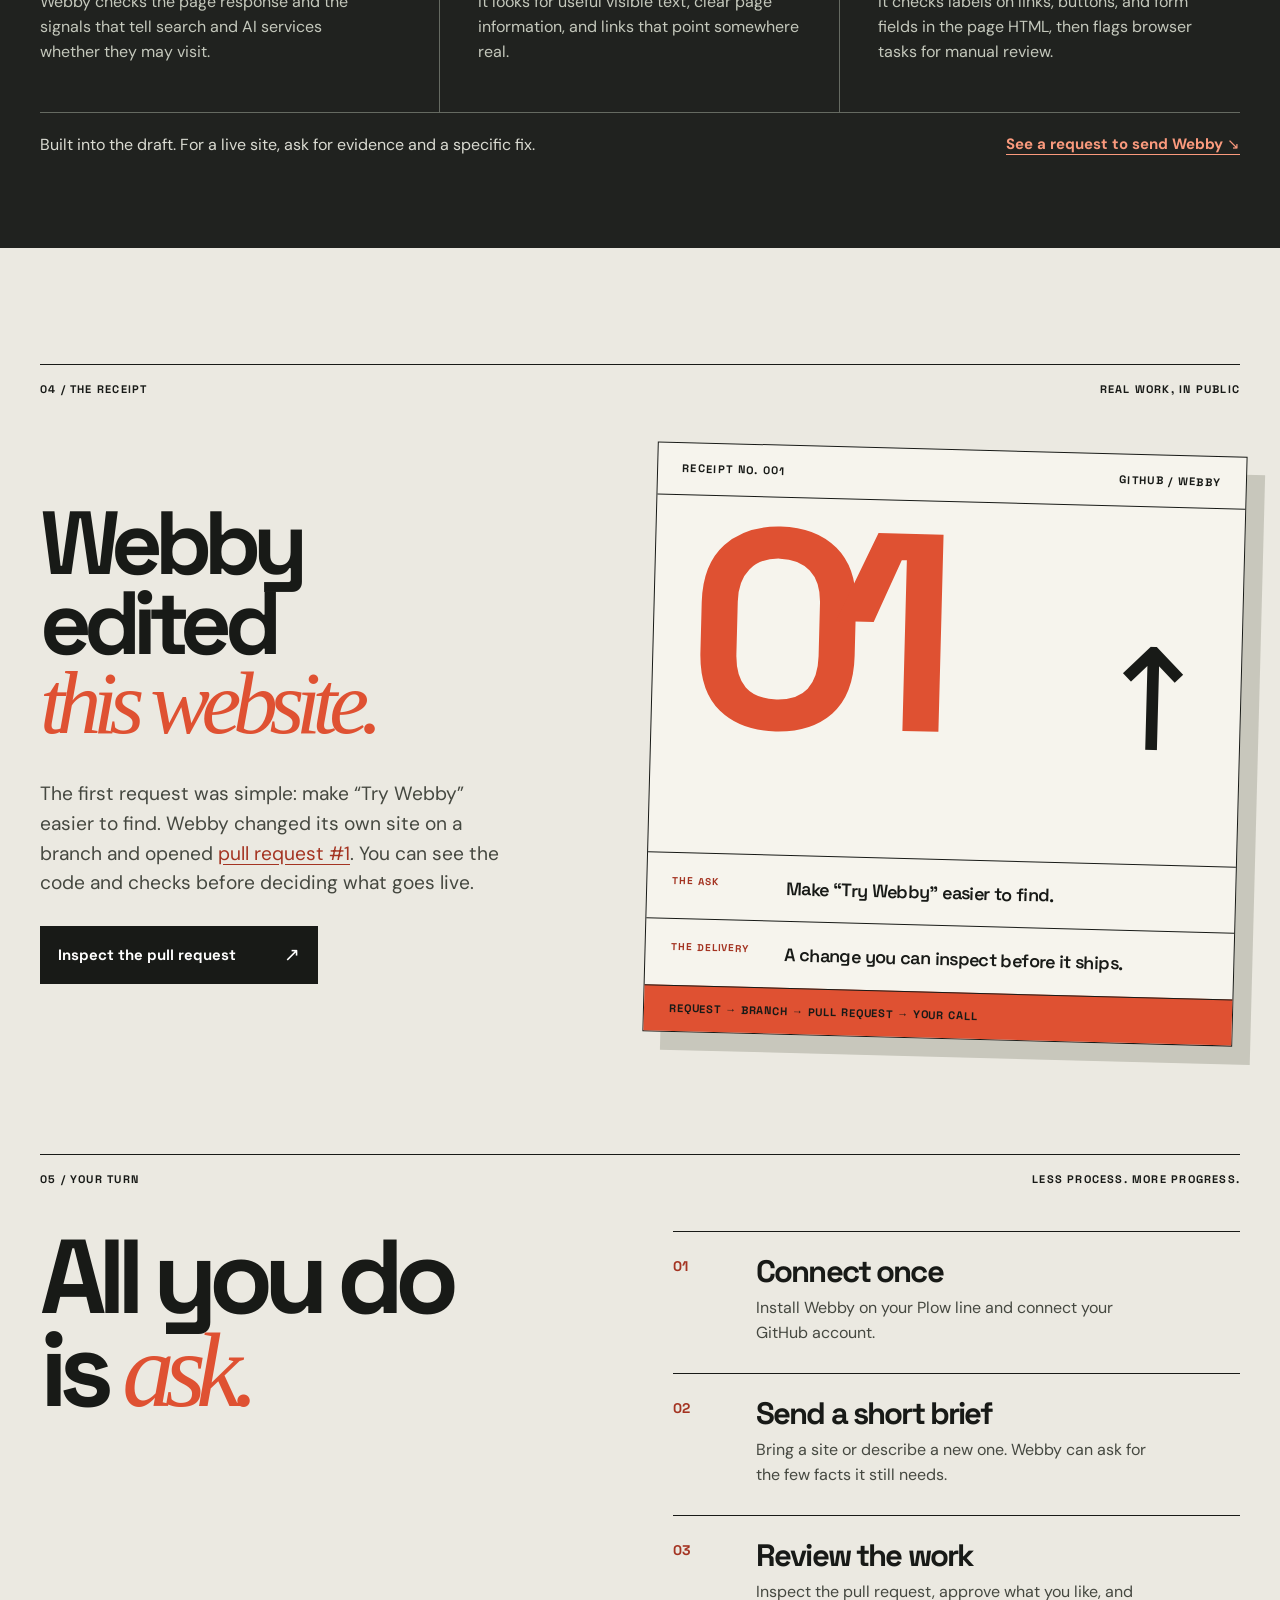
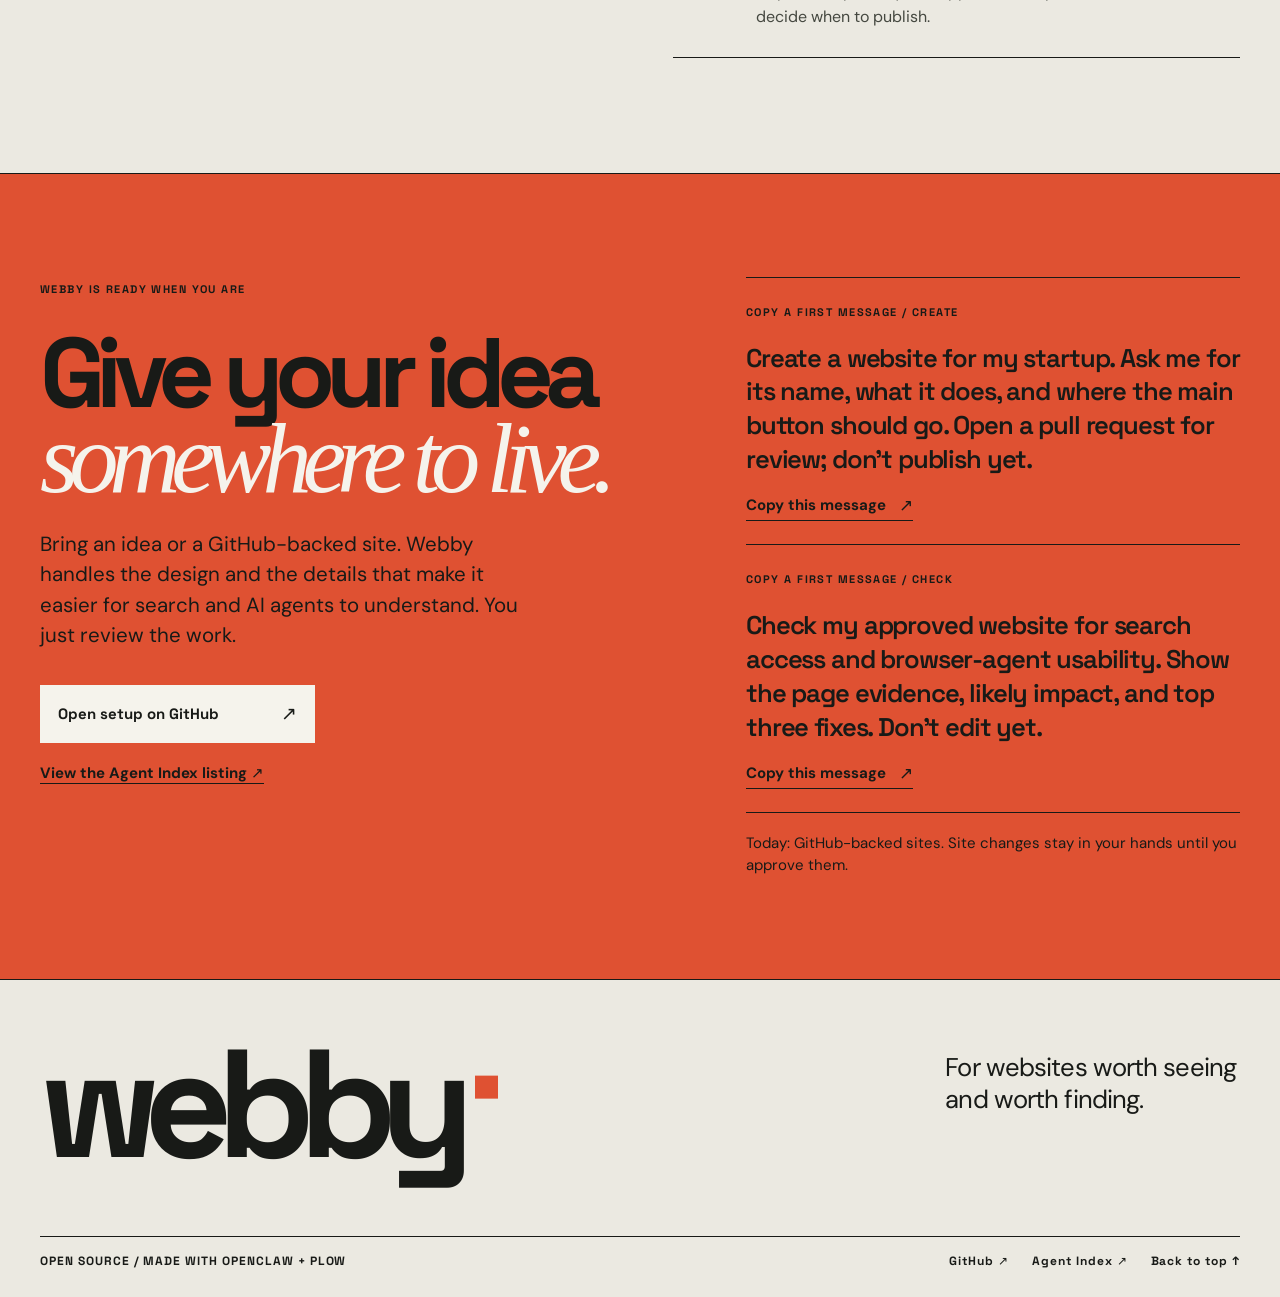
==== commit d3918ea9: "Give Webby a clearer design and AI discovery promise" ====
--- a/site/index.html
+++ b/site/index.html
@@ -68,7 +68,7 @@
         <section class="find-section" id="findable" aria-labelledby="find-title">
           <div class="frame find-inner">
             <div class="section-head section-head-light"><span>03 / FINDABILITY</span><span>THE QUIET HALF OF GREAT DESIGN</span></div>
-            <div class="find-top"><h2 id="find-title">The good<br /> stuff is <em>built</em><br /> in.</h2><div class="find-aside"><span class="find-symbol" aria-hidden="true">w</span><p>Your next visitor might use a browser, a search result, or an AI agent. Webby handles the quiet details while it builds: useful descriptions, readable content, working links, and labeled actions. You don't need to learn the mechanics.</p></div></div>
+            <div class="find-top"><h2 id="find-title">The good<br /> stuff is <em>built</em><br /> in.</h2><div class="find-aside"><span class="find-symbol" aria-hidden="true">w</span><p><strong>Stand out to people. Make sense to AI.</strong> Your next visitor might use a browser, a search result, or an AI agent. Webby handles the quiet details while it builds: useful descriptions, readable content, working links, and labeled actions. You don't need to learn the mechanics.</p></div></div>
             <div class="find-triptych">
               <article><span>01 / ACCESS</span><h3>Can they <em>reach</em> it?</h3><p>Webby checks the page response and the signals that tell search and AI services whether they may visit.</p></article>
               <article><span>02 / MEANING</span><h3>Can they <em>read</em> it?</h3><p>It looks for useful visible text, clear page information, and links that point somewhere real.</p></article>
--- a/site/styles.css
+++ b/site/styles.css
@@ -42,21 +42,21 @@
 ::selection { background: var(--signal); color: #fff; }
 .skip-link { position: fixed; z-index: 100; top: -100px; left: 20px; padding: 12px 16px; background: var(--ink); color: white; font-weight: 700; }
 .skip-link:focus { top: 20px; }
-.masthead-note { height: 35px; display: flex; justify-content: space-between; align-items: center; border-bottom: 1px solid var(--rule); font: 700 10px/1 "Space Grotesk", sans-serif; letter-spacing: .11em; }
+.masthead-note { min-height: 38px; display: flex; justify-content: space-between; align-items: center; border-bottom: 1px solid var(--rule); font: 700 11px/1.2 "Space Grotesk", sans-serif; letter-spacing: .1em; }
 .masthead-note a { text-decoration: none; }
 .masthead-note a:hover { color: var(--signal-dark); }
 .masthead-note a span { font-size: 14px; margin-left: 6px; }
-.site-header { min-height: 83px; display: grid; grid-template-columns: 1fr auto 1fr; gap: 24px; align-items: center; border-bottom: 1px solid var(--ink); }
+.site-header { min-height: 92px; display: grid; grid-template-columns: 1fr auto 1fr; gap: 24px; align-items: center; border-bottom: 1px solid var(--ink); }
 .wordmark, .footer-wordmark { display: inline-flex; align-items: baseline; width: fit-content; font: 700 37px/.9 "Space Grotesk", sans-serif; letter-spacing: -.105em; text-decoration: none; }
 .wordmark .brand-stop, .footer-wordmark .brand-stop { flex: none; width: .2em; height: .2em; margin-left: .16em; background: var(--signal); transform: translateY(-.48em); }
 .main-nav { display: flex; align-items: center; gap: clamp(17px, 2.2vw, 38px); }
-.main-nav a { white-space: nowrap; text-decoration: none; font-size: 12px; font-weight: 700; }
+.main-nav a { white-space: nowrap; text-decoration: none; font-size: 15px; line-height: 1.2; font-weight: 700; }
 .main-nav a:hover, .footer-bottom a:hover { color: var(--signal-dark); }
-.header-cta { justify-self: end; display: flex; gap: 27px; align-items: center; border: 1px solid var(--ink); padding: 12px 15px 12px 17px; font-size: 12px; font-weight: 800; text-decoration: none; transition: background .2s, color .2s; }
+.header-cta { justify-self: end; display: flex; gap: 27px; align-items: center; min-height: 50px; border: 1px solid var(--ink); padding: 12px 18px; font-size: 14px; line-height: 1.2; font-weight: 800; text-decoration: none; transition: background .2s, color .2s; }
 .header-cta span { font-size: 16px; }
 .header-cta:hover { background: var(--ink); color: var(--light); }
 .hero { padding-top: 27px; }
-.hero-meta, .section-head { display: flex; justify-content: space-between; align-items: center; gap: 24px; font: 700 10px/1.35 "Space Grotesk", sans-serif; letter-spacing: .13em; }
+.hero-meta, .section-head { display: flex; justify-content: space-between; align-items: center; gap: 24px; font: 700 11px/1.4 "Space Grotesk", sans-serif; letter-spacing: .11em; }
 .hero-meta > span:last-child { color: var(--muted); }
 .hero-meta > span:last-child span { color: var(--signal); padding-left: 4px; }
 .hero h1 { margin-top: clamp(42px, 5.8vw, 83px); font-size: clamp(86px, 11.1vw, 174px); line-height: .78; letter-spacing: -.098em; font-weight: 700; }
@@ -69,10 +69,10 @@
 .hero-lead { max-width: 700px; font-size: clamp(19px, 2vw, 29px); line-height: 1.28; letter-spacing: -.035em; }
 .hero-lead strong { font-weight: 700; }
 .hero-actions { display: grid; justify-items: stretch; gap: 16px; }
-.primary-link, .start-button { display: inline-flex; align-items: center; justify-content: space-between; gap: 24px; min-height: 54px; padding: 14px 17px; background: var(--ink); color: white; font: 700 13px/1.2 "Space Grotesk", sans-serif; text-decoration: none; transition: background .2s, transform .2s; }
+.primary-link, .start-button { display: inline-flex; align-items: center; justify-content: space-between; gap: 24px; min-height: 58px; padding: 15px 18px; background: var(--ink); color: white; font: 700 15px/1.2 "Space Grotesk", sans-serif; text-decoration: none; transition: background .2s, transform .2s; }
 .primary-link:hover, .start-button:hover { background: var(--signal-dark); transform: translateY(-2px); }
 .primary-link span, .start-button span { font-size: 19px; line-height: 0; }
-.text-link { width: fit-content; font-size: 13px; font-weight: 800; text-underline-offset: 4px; }
+.text-link { width: fit-content; font-size: 15px; font-weight: 800; text-underline-offset: 5px; }
 .text-link:hover { color: var(--signal-dark); }
 .text-link span { margin-left: 6px; }
 .hero-plate { position: relative; min-height: clamp(260px, 29vw, 400px); background: var(--signal); color: var(--ink); overflow: hidden; display: flex; flex-direction: column; border-top: 1px solid var(--ink); border-bottom: 1px solid var(--ink); }
@@ -89,12 +89,12 @@
 .plate-bottom { display: flex; justify-content: space-between; align-items: center; gap: 20px; border-top: 1px solid var(--ink); min-height: 45px; padding-inline: 21px; font: 700 10px/1 "Space Grotesk", sans-serif; letter-spacing: .12em; }
 .plate-bottom span:nth-child(2) { font-size: 17px; }
 .section-head { border-top: 1px solid var(--ink); padding-top: 17px; }
-.work-section { padding-top: clamp(100px, 10vw, 154px); padding-bottom: clamp(100px, 11vw, 158px); }
+.work-section { padding-top: clamp(90px, 8.8vw, 132px); padding-bottom: clamp(95px, 9.8vw, 142px); }
 .work-grid { display: grid; grid-template-columns: 1.4fr .6fr; gap: 7%; align-items: end; margin-top: 37px; }
 .work-grid h2, .proof-copy h2, .how-grid h2 { font-size: clamp(66px, 7.4vw, 111px); line-height: .89; letter-spacing: -.088em; }
 .work-grid h2 em, .proof-copy h2 em, .how-grid h2 em { color: var(--signal); }
 .work-grid > p { max-width: 390px; margin-bottom: 6px; font-size: clamp(16px, 1.45vw, 20px); line-height: 1.53; color: #3f423b; }
-.work-list { margin-top: clamp(76px, 9vw, 134px); border-top: 1px solid var(--ink); }
+.work-list { margin-top: clamp(65px, 7.5vw, 114px); border-top: 1px solid var(--ink); }
 .work-item { display: grid; grid-template-columns: minmax(70px, .25fr) minmax(0, 1.5fr) 50px; align-items: start; gap: 20px; min-height: 150px; border-bottom: 1px solid var(--ink); padding: 28px 0 25px; }
 .work-number { color: var(--signal-dark); font: 700 14px/1.3 "Space Grotesk", sans-serif; }
 .work-item > div { display: grid; grid-template-columns: minmax(160px, .65fr) minmax(0, 1fr); align-items: baseline; gap: 25px; }
@@ -102,31 +102,32 @@
 .work-item p { max-width: 440px; color: #484b44; font-size: clamp(15px, 1.35vw, 18px); line-height: 1.48; }
 .work-mark { justify-self: end; font: 400 34px/1 "Space Grotesk", sans-serif; }
 .find-section { background: var(--night); color: var(--light); }
-.find-inner { padding-block: clamp(85px, 9vw, 132px) clamp(78px, 8vw, 115px); }
+.find-inner { padding-block: clamp(80px, 8.3vw, 120px) clamp(75px, 7.3vw, 105px); }
 .section-head-light { border-color: var(--night-rule); color: #c5c8bc; }
-.find-top { display: grid; grid-template-columns: minmax(0, 1.4fr) minmax(260px, .6fr); gap: 8%; align-items: end; margin-top: 70px; }
+.find-top { display: grid; grid-template-columns: minmax(0, 1.4fr) minmax(260px, .6fr); gap: 8%; align-items: end; margin-top: 62px; }
 .find-top h2 { font-size: clamp(78px, 10vw, 150px); line-height: .82; letter-spacing: -.1em; }
 .find-top h2 em { color: #f08566; font-family: Georgia, "Times New Roman", serif; font-weight: 400; letter-spacing: -.09em; }
 .find-aside { display: flex; flex-direction: column; align-items: flex-start; margin-bottom: 12px; }
 .find-symbol { position: relative; display: inline-block; width: fit-content; color: #ee7a5c; font: 700 clamp(110px, 14vw, 210px)/.7 "Space Grotesk", sans-serif; letter-spacing: -.1em; }
 .find-symbol::after { content: ""; position: absolute; right: -.12em; bottom: .04em; width: .17em; height: .17em; background: #ee7a5c; }
-.find-aside p { max-width: 355px; margin-top: 50px; color: #dbddd3; font-size: clamp(17px, 1.6vw, 21px); line-height: 1.48; }
-.find-triptych { display: grid; grid-template-columns: repeat(3, minmax(0, 1fr)); border-top: 1px solid var(--night-rule); margin-top: clamp(105px, 11vw, 160px); }
-.find-triptych article { min-height: 310px; padding: 26px 38px 24px 0; border-right: 1px solid var(--night-rule); }
+.find-aside p { max-width: 355px; margin-top: 42px; color: #dbddd3; font-size: clamp(17px, 1.6vw, 21px); line-height: 1.48; }
+.find-aside p strong { display: block; margin-bottom: 18px; color: var(--light); font: 700 clamp(27px, 2.5vw, 35px)/1.12 "Space Grotesk", sans-serif; letter-spacing: -.055em; }
+.find-triptych { display: grid; grid-template-columns: repeat(3, minmax(0, 1fr)); border-top: 1px solid var(--night-rule); margin-top: clamp(85px, 9vw, 135px); }
+.find-triptych article { min-height: 290px; padding: 26px 38px 24px 0; border-right: 1px solid var(--night-rule); }
 .find-triptych article + article { padding-left: 38px; }
 .find-triptych article:last-child { border-right: 0; }
 .find-triptych article > span { color: #fa9a7d; font: 700 11px/1.2 "Space Grotesk", sans-serif; letter-spacing: .13em; }
-.find-triptych h3 { margin: 68px 0 22px; font-size: clamp(35px, 3.2vw, 52px); line-height: 1; letter-spacing: -.067em; }
+.find-triptych h3 { margin: 58px 0 22px; font-size: clamp(35px, 3.2vw, 52px); line-height: 1; letter-spacing: -.067em; }
 .find-triptych h3 em { color: #f08566; font-family: Georgia, "Times New Roman", serif; font-weight: 400; }
-.find-triptych p { max-width: 345px; color: #c4c8bc; font-size: 15px; line-height: 1.55; }
+.find-triptych p { max-width: 345px; color: #c4c8bc; font-size: 16px; line-height: 1.55; }
 .find-bottom { display: flex; align-items: center; justify-content: space-between; gap: 30px; border-top: 1px solid var(--night-rule); padding-top: 21px; }
-.find-bottom p { color: #dadbd2; font-size: 15px; }
-.find-bottom a { color: #fa9a7d; font-weight: 700; font-size: 13px; text-underline-offset: 5px; }
+.find-bottom p { color: #dadbd2; font-size: 16px; }
+.find-bottom a { color: #fa9a7d; font-weight: 700; font-size: 15px; text-underline-offset: 5px; }
 .find-bottom a:hover { color: white; }
-.proof-section { padding-block: clamp(105px, 11vw, 165px); }
-.proof-grid { display: grid; grid-template-columns: minmax(0, .9fr) minmax(0, 1.1fr); gap: clamp(50px, 10vw, 150px); align-items: center; margin-top: 62px; }
+.proof-section { padding-block: clamp(95px, 9vw, 145px); }
+.proof-grid { display: grid; grid-template-columns: minmax(0, .9fr) minmax(0, 1.1fr); gap: clamp(50px, 10vw, 150px); align-items: center; margin-top: 52px; }
 .proof-copy h2 { font-size: clamp(63px, 7vw, 106px); }
-.proof-copy p { max-width: 555px; margin: 45px 0 31px; color: #454840; font-size: clamp(16px, 1.5vw, 20px); line-height: 1.55; }
+.proof-copy p { max-width: 555px; margin: 36px 0 28px; color: #454840; font-size: clamp(16px, 1.5vw, 20px); line-height: 1.55; }
 .proof-copy p a { color: var(--signal-dark); text-underline-offset: 4px; }
 .proof-copy .primary-link { width: fit-content; gap: 48px; }
 .proof-art { display: flex; flex-direction: column; min-height: 590px; border: 1px solid var(--ink); background: #f6f4ed; box-shadow: 18px 18px 0 #c8c7bc; transform: rotate(1.5deg); }
@@ -137,53 +138,61 @@
 .proof-art-row > span { color: var(--signal-dark); font: 700 10px/1.4 "Space Grotesk", sans-serif; letter-spacing: .1em; }
 .proof-art-row strong { font: 600 18px/1.3 "Space Grotesk", sans-serif; letter-spacing: -.035em; }
 .proof-art-foot { display: block; padding: 16px 25px; border-top: 1px solid var(--ink); background: var(--signal); font: 700 11px/1.2 "Space Grotesk", sans-serif; letter-spacing: .08em; }
-.how-section { padding-bottom: clamp(105px, 11vw, 160px); }
+.how-section { padding-bottom: clamp(90px, 9vw, 140px); }
 .how-grid { display: grid; grid-template-columns: minmax(0, .95fr) minmax(0, 1.05fr); gap: 10%; margin-top: 43px; }
 .how-grid h2 { font-size: clamp(70px, 8.2vw, 120px); }
 .how-steps { border-top: 1px solid var(--ink); }
 .how-steps article { display: grid; grid-template-columns: 63px 1fr; gap: 20px; border-bottom: 1px solid var(--ink); padding: 23px 0 27px; }
 .how-steps article > span { font: 700 14px/1.6 "Space Grotesk", sans-serif; color: var(--signal-dark); }
 .how-steps h3 { font-size: 31px; line-height: 1.05; letter-spacing: -.06em; }
-.how-steps p { max-width: 405px; margin-top: 9px; color: #454840; font-size: 15px; line-height: 1.5; }
+.how-steps p { max-width: 405px; margin-top: 9px; color: #454840; font-size: 16px; line-height: 1.55; }
 .start-section { background: var(--signal); border-block: 1px solid var(--ink); }
-.start-inner { display: grid; grid-template-columns: minmax(0, 1.1fr) minmax(0, .9fr); gap: clamp(45px, 8vw, 125px); padding-block: clamp(80px, 9vw, 130px); }
+.start-inner { display: grid; grid-template-columns: minmax(0, 1.1fr) minmax(0, .9fr); gap: clamp(45px, 8vw, 125px); padding-block: clamp(74px, 8vw, 118px); }
 .start-heading > span, .task-label { font: 700 11px/1.2 "Space Grotesk", sans-serif; letter-spacing: .13em; }
 .start-heading h2 { margin: 33px 0 27px; font-size: clamp(65px, 7.7vw, 115px); line-height: .87; letter-spacing: -.088em; }
 .start-heading h2 em { color: var(--light); }
 .start-heading > p { max-width: 505px; font-size: clamp(17px, 1.6vw, 21px); line-height: 1.48; }
 .start-button { width: fit-content; min-width: 275px; margin-top: 35px; background: var(--light); color: var(--ink); }
 .start-button:hover { background: var(--ink); color: var(--light); }
-.start-secondary { display: block; width: fit-content; margin-top: 20px; font-size: 13px; font-weight: 800; text-underline-offset: 5px; }
+.start-secondary { display: block; width: fit-content; margin-top: 20px; font-size: 15px; font-weight: 800; text-underline-offset: 5px; }
 .start-secondary:hover { color: var(--light); }
 .task-list { align-self: start; border-top: 1px solid var(--ink); }
 .task { border-bottom: 1px solid var(--ink); padding: 22px 0 23px; }
 .task p { margin: 21px 0 17px; font: 600 clamp(20px, 2vw, 27px)/1.32 "Space Grotesk", sans-serif; letter-spacing: -.045em; }
-.copy-button { display: inline-flex; align-items: center; gap: 13px; padding: 0 0 4px; border: 0; border-bottom: 1px solid currentColor; background: transparent; color: var(--ink); cursor: pointer; font: 700 13px/1.3 "DM Sans", sans-serif; }
+.copy-button { display: inline-flex; align-items: center; gap: 13px; padding: 0 0 4px; border: 0; border-bottom: 1px solid currentColor; background: transparent; color: var(--ink); cursor: pointer; font: 700 15px/1.3 "DM Sans", sans-serif; }
 .copy-button:hover { color: var(--light); }
 .copy-button span { font-size: 17px; }
-.task-foot { margin-top: 20px; font-size: 13px; line-height: 1.45; }
+.task-foot { margin-top: 20px; font-size: 15px; line-height: 1.45; }
 .site-footer { padding-block: 55px 28px; }
 .footer-top { display: flex; justify-content: space-between; align-items: start; gap: 40px; }
 .footer-wordmark { font-size: clamp(76px, 12vw, 170px); }
 .footer-wordmark .brand-stop { width: .15em; height: .15em; margin-left: .1em; transform: translateY(-.38em); }
 .footer-top p { margin: 17px 4px 0 0; font-size: clamp(18px, 2vw, 26px); line-height: 1.25; letter-spacing: -.035em; }
-.footer-bottom { display: flex; justify-content: space-between; gap: 25px; margin-top: 62px; border-top: 1px solid var(--ink); padding-top: 17px; font: 700 10px/1.3 "Space Grotesk", sans-serif; letter-spacing: .11em; }
+.footer-bottom { display: flex; justify-content: space-between; gap: 25px; margin-top: 62px; border-top: 1px solid var(--ink); padding-top: 17px; font: 700 12px/1.3 "Space Grotesk", sans-serif; letter-spacing: .08em; }
 .footer-bottom > div { display: flex; gap: 23px; }
 .footer-bottom a { text-decoration: none; white-space: nowrap; }
 @media (max-width: 1100px) {
   .frame { width: min(calc(100% - 56px), 1440px); }
   .main-nav { gap: 18px; }
   .hero h1 { font-size: clamp(84px, 11.2vw, 130px); }
-  .hero-deck { grid-template-columns: 60px minmax(0, 1fr) 190px; gap: 25px; }
+  .hero-deck { grid-template-columns: 60px minmax(0, 1fr) 215px; gap: 25px; }
   .work-item > div { grid-template-columns: .7fr 1fr; }
   .find-triptych article { padding-right: 23px; }
   .find-triptych article + article { padding-left: 23px; }
   .proof-art { min-height: 510px; }
   .proof-art-big { min-height: 220px; }
 }
+@media (max-width: 1000px) {
+  .find-triptych { grid-template-columns: 1fr; margin-top: 72px; }
+  .find-triptych article, .find-triptych article + article { display: grid; grid-template-columns: 115px minmax(175px, .85fr) minmax(0, 1fr); gap: 24px; min-height: 0; border-right: 0; border-bottom: 1px solid var(--night-rule); padding: 28px 0; }
+  .find-triptych h3 { margin: 0; font-size: 38px; }
+}
 @media (max-width: 850px) {
-  .site-header { grid-template-columns: 1fr auto; }
-  .main-nav { display: none; }
+  .site-header { grid-template-columns: 1fr auto; gap: 0 20px; }
+  .site-header > .wordmark, .site-header > .header-cta { margin-block: 13px; }
+  .main-nav { grid-column: 1 / -1; grid-row: 2; justify-content: space-between; gap: 18px; min-height: 52px; border-top: 1px solid var(--rule); overflow-x: auto; scrollbar-width: none; }
+  .main-nav::-webkit-scrollbar { display: none; }
+  .main-nav a { display: inline-flex; flex: none; align-items: center; min-height: 52px; font-size: 14px; }
   .hero h1 { font-size: clamp(73px, 11.7vw, 105px); }
   .hero-deck { grid-template-columns: 60px 1fr; }
   .hero-actions { grid-column: 2; display: flex; align-items: center; gap: 22px; flex-wrap: wrap; }
@@ -194,9 +203,6 @@
   .find-aside { display: grid; grid-template-columns: 120px 1fr; align-items: center; gap: 25px; }
   .find-symbol { font-size: 130px; }
   .find-aside p { margin: 0; max-width: 580px; }
-  .find-triptych { margin-top: 80px; }
-  .find-triptych article { min-height: 335px; }
-  .find-triptych h3 { margin-top: 45px; }
   .proof-grid { gap: 70px; }
   .proof-art { width: min(calc(100% - 18px), 630px); }
   .how-grid { gap: 60px; }
@@ -206,24 +212,27 @@
 }
 @media (max-width: 640px) {
   .frame { width: min(calc(100% - 36px), 1440px); }
-  .masthead-note { font-size: 10px; letter-spacing: .06em; }
+  .masthead-note { min-height: 35px; font-size: 10px; letter-spacing: .06em; }
   .masthead-note > span { max-width: 120px; line-height: 1.2; }
   .masthead-note a { max-width: 175px; text-align: right; line-height: 1.2; }
-  .site-header { min-height: 69px; }
+  .site-header > .wordmark, .site-header > .header-cta { margin-block: 10px; }
+  .main-nav { gap: 14px; min-height: 46px; }
+  .main-nav a { min-height: 46px; font-size: 14px; }
   .wordmark { font-size: 31px; }
   .wordmark .brand-stop { width: .2em; height: .2em; }
-  .header-cta { gap: 12px; padding: 11px 11px 11px 13px; }
+  .header-cta { gap: 12px; min-height: 44px; padding: 10px 13px; }
   .hero { padding-top: 22px; }
   .hero-meta, .section-head { font-size: 10px; letter-spacing: .08em; }
   .hero-meta > span:last-child { max-width: 125px; text-align: right; }
-  .hero h1 { margin-top: 65px; font-size: clamp(58px, 11.9vw, 78px); line-height: .84; letter-spacing: -.095em; }
+  .hero h1 { margin-top: 55px; font-size: clamp(58px, 11.9vw, 78px); line-height: .84; letter-spacing: -.095em; }
   .hero h1 > span { margin-top: 10px; white-space: normal; }
   .hero h1 em { white-space: nowrap; }
-  .hero-deck { grid-template-columns: 1fr; gap: 14px; margin-top: 48px; padding-bottom: 45px; }
+  .hero-deck { grid-template-columns: 1fr; gap: 14px; margin-top: 42px; padding-bottom: 42px; }
   .hero-index { font-size: 10px; }
   .hero-lead { font-size: clamp(19px, 5vw, 23px); line-height: 1.3; }
-  .hero-actions { grid-column: 1; margin-top: 10px; gap: 18px; }
-  .hero-actions .primary-link { min-width: 190px; }
+  .hero-actions { grid-column: 1; flex-wrap: nowrap; margin-top: 10px; gap: 8px; }
+  .hero-actions .primary-link { min-width: 178px; padding-inline: 14px; gap: 14px; font-size: 14px; white-space: nowrap; }
+  .hero-actions .text-link { font-size: 14px; white-space: nowrap; }
   .hero-plate { min-height: 265px; }
   .plate-edge { font-size: 10px; padding: 13px 14px; }
   .plate-main { min-height: 175px; padding: 0 18px; }
@@ -232,33 +241,34 @@
   .plate-circle span { font-size: 33px; }
   .plate-main p { font-size: clamp(33px, 8.2vw, 48px); }
   .plate-bottom { min-height: 38px; padding-inline: 14px; font-size: 10px; }
-  .work-section { padding-block: 88px 103px; }
+  .work-section { padding-block: 76px 88px; }
   .work-grid { margin-top: 32px; }
   .work-grid h2, .proof-copy h2, .how-grid h2 { font-size: clamp(56px, 11vw, 75px); }
   .work-grid > p { margin-top: 25px; font-size: 16px; }
-  .work-list { margin-top: 55px; }
+  .work-list { margin-top: 48px; }
   .work-item { grid-template-columns: 35px 1fr 28px; gap: 10px; min-height: 0; padding: 21px 0 24px; }
   .work-number { font-size: 11px; }
   .work-item > div { grid-template-columns: 1fr; gap: 10px; }
   .work-item h3 { font-size: 47px; }
-  .work-item p { font-size: 14px; }
+  .work-item p { font-size: 16px; line-height: 1.5; }
   .work-mark { font-size: 24px; }
-  .find-inner { padding-block: 87px 85px; }
-  .find-top { margin-top: 52px; gap: 35px; }
+  .find-inner { padding-block: 76px 75px; }
+  .find-top { margin-top: 44px; gap: 35px; }
   .find-top h2 { font-size: clamp(65px, 12.4vw, 86px); }
   .find-aside { grid-template-columns: 72px 1fr; gap: 20px; }
   .find-symbol { font-size: 100px; }
   .find-aside p { font-size: 16px; }
-  .find-triptych { grid-template-columns: 1fr; margin-top: 70px; }
+  .find-aside p strong { font-size: clamp(23px, 6vw, 29px); }
+  .find-triptych { margin-top: 56px; }
   .find-triptych article, .find-triptych article + article { display: grid; grid-template-columns: 54px 1fr; gap: 10px 14px; min-height: 0; border-right: 0; border-bottom: 1px solid var(--night-rule); padding: 23px 0 27px; }
   .find-triptych article > span { grid-row: span 2; font-size: 10px; line-height: 1.4; }
   .find-triptych h3 { margin: 0; font-size: 36px; }
-  .find-triptych p { font-size: 14px; }
+  .find-triptych p { font-size: 16px; }
   .find-bottom { display: block; padding-top: 20px; }
-  .find-bottom p { margin-bottom: 15px; font-size: 14px; }
-  .proof-section { padding-block: 93px 108px; }
-  .proof-grid { margin-top: 47px; gap: 70px; }
-  .proof-copy p { margin-block: 28px 25px; font-size: 16px; }
+  .find-bottom p { margin-bottom: 15px; font-size: 16px; }
+  .proof-section { padding-block: 80px 92px; }
+  .proof-grid { margin-top: 40px; gap: 58px; }
+  .proof-copy p { margin-block: 28px 25px; font-size: 17px; }
   .proof-art { min-height: 460px; box-shadow: 10px 10px 0 #c8c7bc; }
   .proof-art-top { padding: 15px; font-size: 10px; }
   .proof-art-big { min-height: 195px; padding: 22px 20px 0; font-size: clamp(150px, 38vw, 220px); }
@@ -267,11 +277,11 @@
   .proof-art-row > span { font-size: 10px; }
   .proof-art-row strong { font-size: 15px; }
   .proof-art-foot { padding: 14px 16px; font-size: 10px; }
-  .how-section { padding-bottom: 105px; }
-  .how-grid { margin-top: 39px; gap: 46px; }
+  .how-section { padding-bottom: 92px; }
+  .how-grid { margin-top: 39px; gap: 40px; }
   .how-steps article { grid-template-columns: 42px 1fr; gap: 16px; }
   .how-steps h3 { font-size: 27px; }
-  .start-inner { padding-block: 82px 91px; gap: 64px; }
+  .start-inner { padding-block: 72px 82px; gap: 56px; }
   .start-heading h2 { margin-top: 27px; font-size: clamp(61px, 11vw, 82px); }
   .start-heading > p { font-size: 17px; }
   .task p { font-size: 21px; }
@@ -279,12 +289,17 @@
   .footer-wordmark { font-size: 85px; }
   .footer-top { display: block; }
   .footer-top p { margin-top: 25px; font-size: 22px; }
-  .footer-bottom { display: block; margin-top: 60px; }
+  .footer-bottom { display: block; margin-top: 60px; font-size: 11px; }
   .footer-bottom > div { flex-wrap: wrap; gap: 15px 20px; margin-top: 20px; }
 }
 @media (max-width: 380px) {
+  .main-nav { display: grid; grid-template-columns: repeat(2, minmax(0, 1fr)); gap: 0; }
+  .main-nav a { min-height: 42px; }
+  .main-nav a:nth-child(2n) { justify-content: flex-end; }
+  .main-nav a:nth-child(n+3) { border-top: 1px solid var(--rule); }
   .hero h1 { font-size: 57px; }
   .hero-actions { align-items: flex-start; flex-direction: column; }
+  .plate-edge { line-height: 1.25; }
   .plate-circle { width: 83px; }
   .plate-main p { font-size: 30px; }
   .find-top h2 { font-size: 60px; }
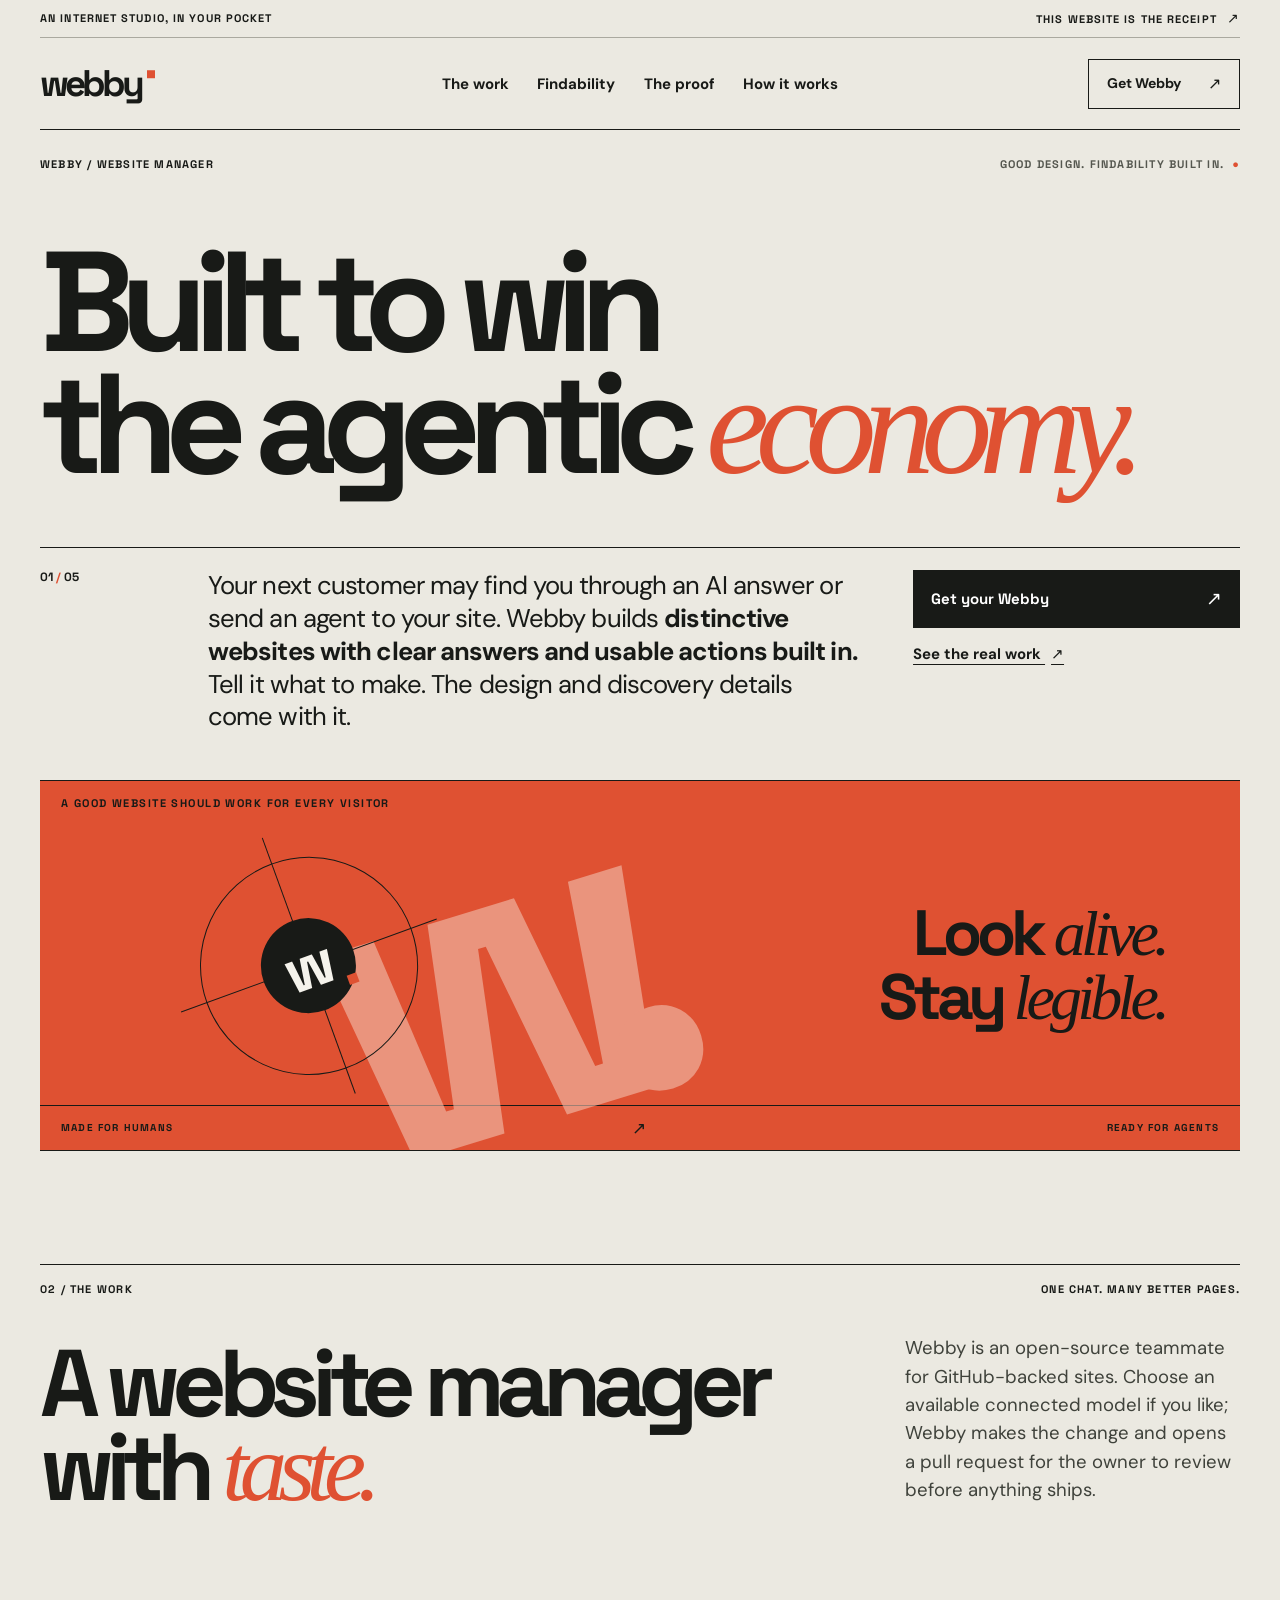
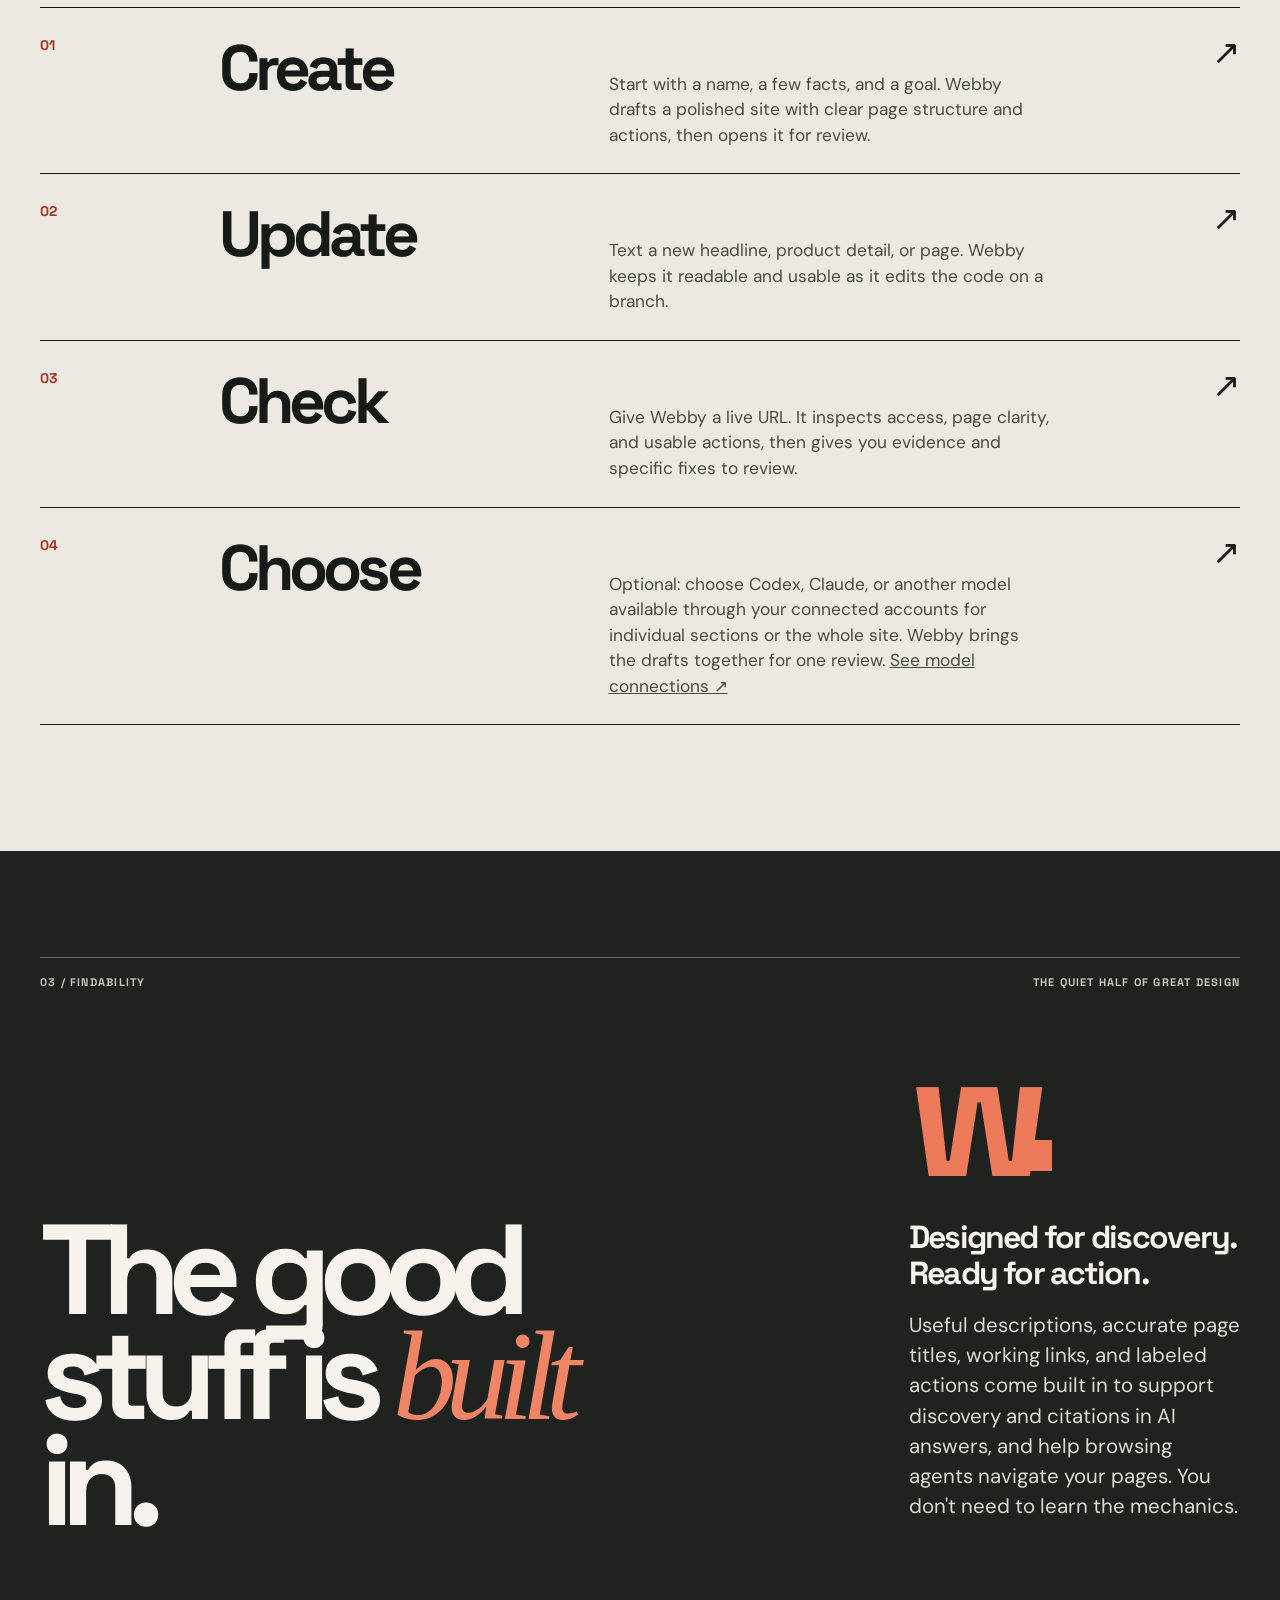
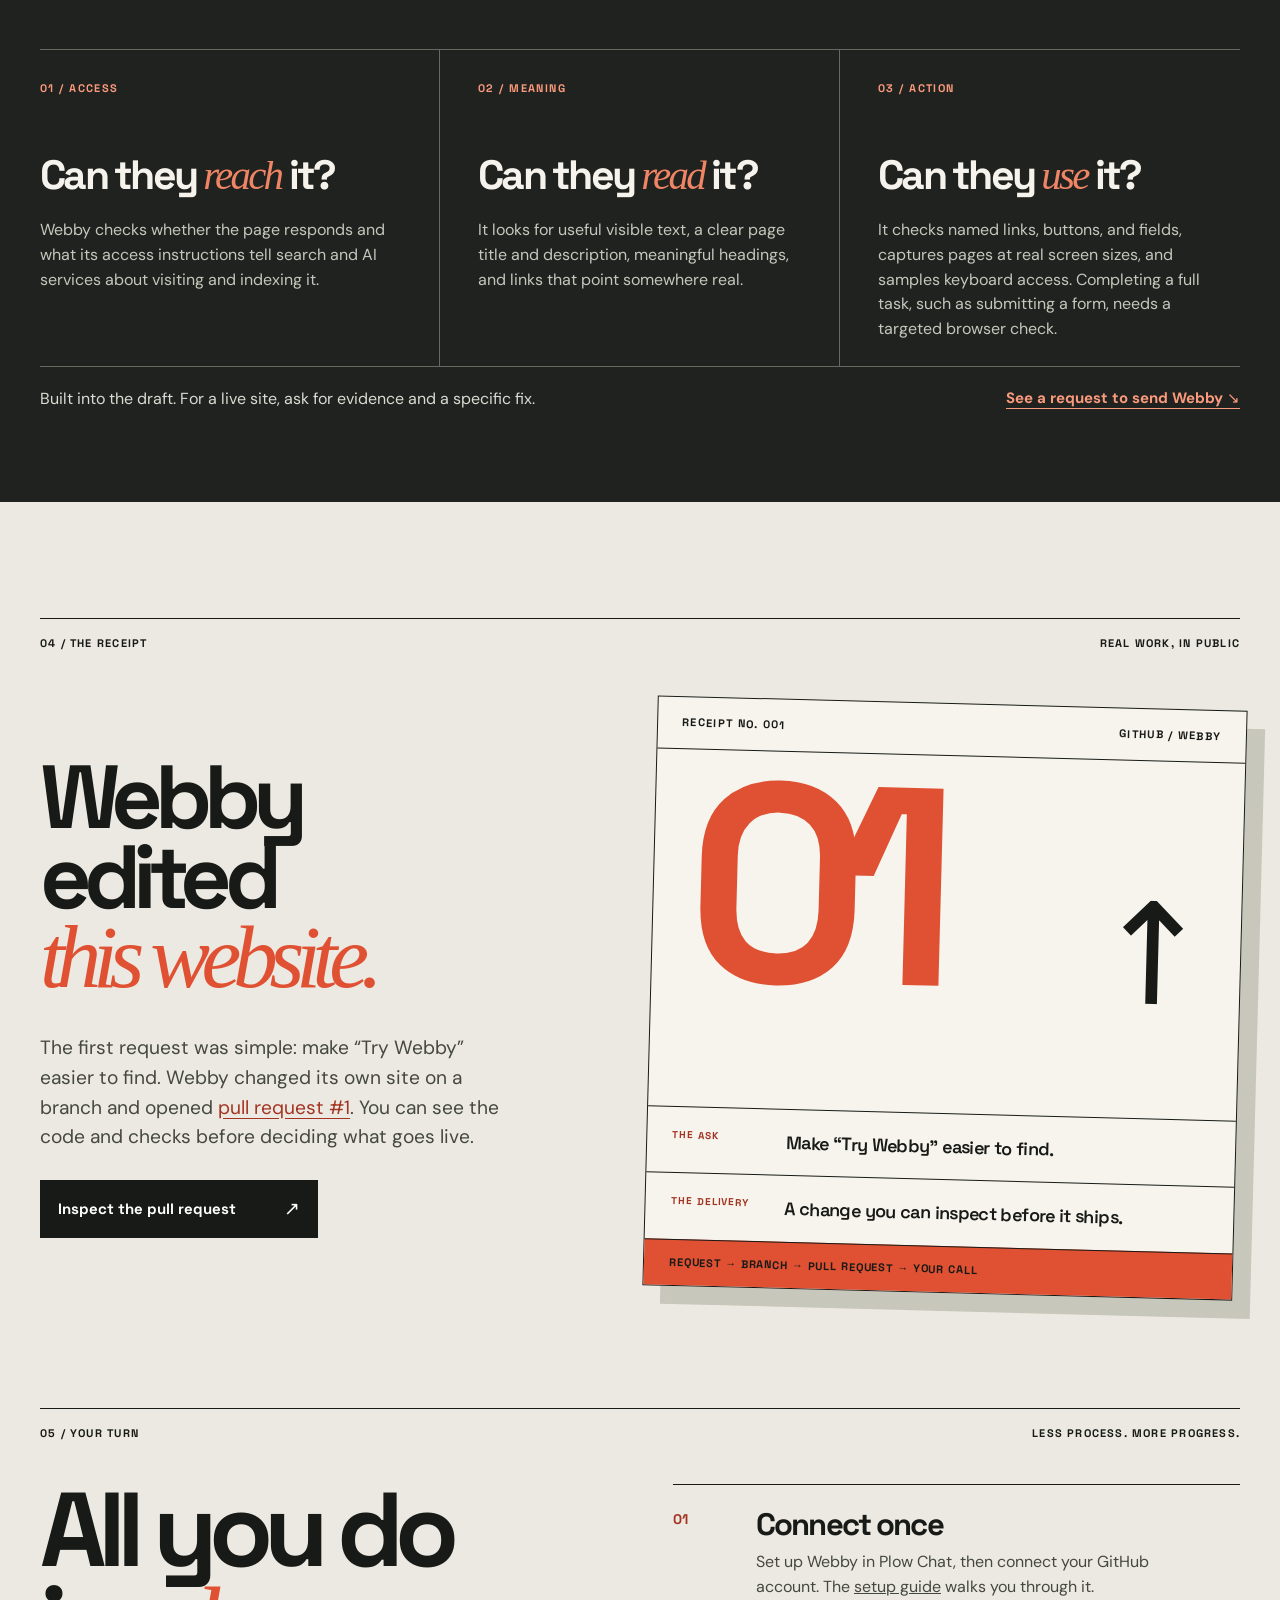
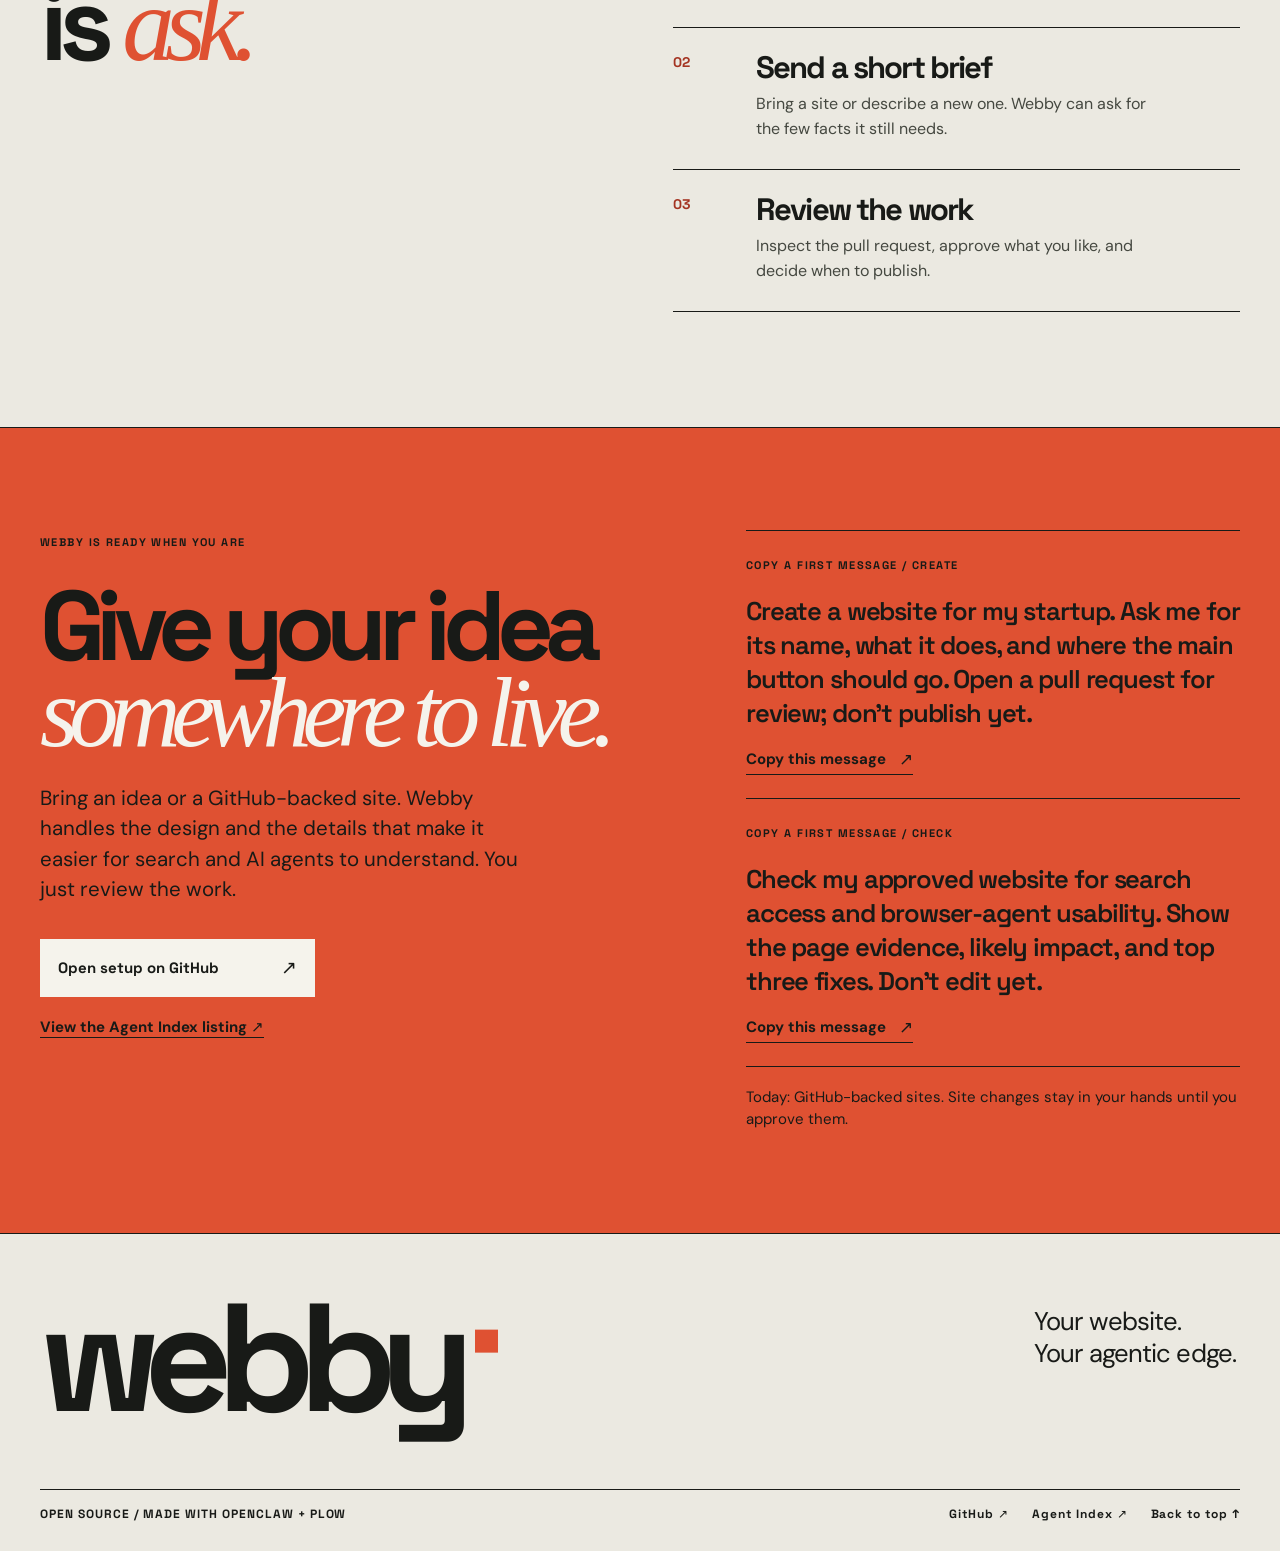
==== commit beea2624: "Position Webby for the agentic economy and verify rendered layouts" ====
--- a/site/index.html
+++ b/site/index.html
@@ -4,19 +4,34 @@
     <meta charset="utf-8" />
     <meta name="viewport" content="width=device-width, initial-scale=1" />
     <meta name="theme-color" content="#ebe9e1" />
-    <meta name="description" content="Webby creates and updates beautiful GitHub-backed websites from chat. Clear structure, useful page details, working links, and labeled actions come built in, so people, search engines, and AI agents can find and use them. You review every change." />
+    <meta name="description" content="Built to win the agentic economy. Webby creates distinctive websites from chat, with clear answers for AI search and usable actions for browsing agents built in. Choose your models; review every change." />
     <meta property="og:type" content="website" />
-    <meta property="og:title" content="Webby — Websites worth finding" />
-    <meta property="og:description" content="Beautiful sites with search and AI-agent readability built in. Create, update, and check from chat; review every change." />
+    <meta property="og:title" content="Webby — Built to win the agentic economy" />
+    <meta property="og:description" content="Distinctive websites. Clear answers for AI search. Usable actions for browsing agents. Built in, from your first brief. Choose your models; review every change." />
     <meta property="og:url" content="https://bubba311.github.io/webby-website-manager/" />
     <meta property="og:image" content="https://bubba311.github.io/webby-website-manager/social-card.png" />
-    <meta property="og:image:alt" content="Webby — Look good. Be found. Create, update, and check websites." />
+    <meta property="og:image:alt" content="Webby — Built to win the agentic economy. Design, discovery, and agent access built in." />
     <meta name="twitter:card" content="summary_large_image" />
     <link rel="canonical" href="https://bubba311.github.io/webby-website-manager/" />
     <link rel="icon" href="favicon.svg" type="image/svg+xml" />
     <link rel="preload" href="fonts/space-grotesk-latin.woff2" as="font" type="font/woff2" crossorigin />
     <link rel="preload" href="fonts/dm-sans-latin.woff2" as="font" type="font/woff2" crossorigin />
-    <title>Webby — Websites worth finding</title>
+    <title>Webby — Built to win the agentic economy</title>
+    <script type="application/ld+json">
+      {
+        "@context": "https://schema.org",
+        "@type": "SoftwareApplication",
+        "name": "Webby Website Manager",
+        "applicationCategory": "DeveloperApplication",
+        "operatingSystem": "Linux",
+        "url": "https://bubba311.github.io/webby-website-manager/",
+        "description": "An open-source website manager that creates, updates, and checks GitHub-backed websites from Plow Chat. It combines visual design, clear content for search and AI answers, browser usability checks, and optional model-selected drafts delivered as pull requests.",
+        "sameAs": [
+          "https://github.com/bubba311/webby-website-manager",
+          "https://aiworthusing.com/agent-index/webby-website-manager"
+        ]
+      }
+    </script>
     <link rel="stylesheet" href="styles.css" />
     <script src="site.js" defer></script>
   </head>
@@ -42,10 +57,10 @@
       <main id="main">
         <section class="hero frame" id="top" aria-labelledby="hero-title">
           <div class="hero-meta"><span>WEBBY / WEBSITE MANAGER</span><span>GOOD DESIGN. FINDABILITY BUILT IN. <span aria-hidden="true">●</span></span></div>
-          <h1 id="hero-title">Make a site<br /> <span>worth <em>finding.</em></span></h1>
+          <h1 id="hero-title">Built to win<br /> <span>the agentic <em>economy.</em></span></h1>
           <div class="hero-deck">
             <p class="hero-index">01 <span aria-hidden="true">/</span> 05</p>
-            <p class="hero-lead">Tell Webby what to make. It builds a beautiful site with the clear structure, useful page details, and working paths that help <strong>people, search engines, and AI agents find and use it.</strong> All built in. No extra brief.</p>
+            <p class="hero-lead">Your next customer may find you through an AI answer or send an agent to your site. Webby builds <strong>distinctive websites with clear answers and usable actions built in.</strong> Tell it what to make. The design and discovery details come with it.</p>
             <div class="hero-actions"><a class="primary-link" href="#start">Get your Webby <span aria-hidden="true">↗</span></a><a class="text-link" href="#proof">See the real work <span aria-hidden="true">↗</span></a></div>
           </div>
           <div class="hero-plate">
@@ -57,22 +72,23 @@
 
         <section class="work-section frame" id="work" aria-labelledby="work-title">
           <div class="section-head"><span>02 / THE WORK</span><span>ONE CHAT. MANY BETTER PAGES.</span></div>
-          <div class="work-grid"><h2 id="work-title">A website manager<br /> with <em>taste.</em></h2><p>Webby is an open-source teammate for GitHub-backed sites. It takes a short brief, makes the actual change, and gives you a pull request to inspect before anything ships.</p></div>
+          <div class="work-grid"><h2 id="work-title">A website manager<br /> with <em>taste.</em></h2><p>Webby is an open-source teammate for GitHub-backed sites. Choose an available connected model if you like; Webby makes the change and opens a pull request for the owner to review before anything ships.</p></div>
           <div class="work-list">
             <article class="work-item"><span class="work-number">01</span><div><h3>Create</h3><p>Start with a name, a few facts, and a goal. Webby drafts a polished site with clear page structure and actions, then opens it for review.</p></div><span class="work-mark" aria-hidden="true">↗</span></article>
             <article class="work-item"><span class="work-number">02</span><div><h3>Update</h3><p>Text a new headline, product detail, or page. Webby keeps it readable and usable as it edits the code on a branch.</p></div><span class="work-mark" aria-hidden="true">↗</span></article>
-            <article class="work-item"><span class="work-number">03</span><div><h3>Check</h3><p>Give Webby a live URL. It inspects access, page clarity, and usable actions, then names the exact issue and a fix.</p></div><span class="work-mark" aria-hidden="true">↗</span></article>
+            <article class="work-item"><span class="work-number">03</span><div><h3>Check</h3><p>Give Webby a live URL. It inspects access, page clarity, and usable actions, then gives you evidence and specific fixes to review.</p></div><span class="work-mark" aria-hidden="true">↗</span></article>
+            <article class="work-item"><span class="work-number">04</span><div><h3>Choose</h3><p>Optional: choose Codex, Claude, or another model available through your connected accounts for individual sections or the whole site. Webby brings the drafts together for one review. <a href="https://github.com/bubba311/webby-website-manager/blob/main/docs/MODEL_CHOICE.md">See model connections ↗</a></p></div><span class="work-mark" aria-hidden="true">↗</span></article>
           </div>
         </section>
 
         <section class="find-section" id="findable" aria-labelledby="find-title">
           <div class="frame find-inner">
             <div class="section-head section-head-light"><span>03 / FINDABILITY</span><span>THE QUIET HALF OF GREAT DESIGN</span></div>
-            <div class="find-top"><h2 id="find-title">The good<br /> stuff is <em>built</em><br /> in.</h2><div class="find-aside"><span class="find-symbol" aria-hidden="true">w</span><p><strong>Stand out to people. Make sense to AI.</strong> Your next visitor might use a browser, a search result, or an AI agent. Webby handles the quiet details while it builds: useful descriptions, readable content, working links, and labeled actions. You don't need to learn the mechanics.</p></div></div>
+            <div class="find-top"><h2 id="find-title">The good<br /> stuff is <em>built</em><br /> in.</h2><div class="find-aside"><span class="find-symbol" aria-hidden="true">w</span><p><strong>Designed for discovery. Ready for action.</strong> Useful descriptions, accurate page titles, working links, and labeled actions come built in to support discovery and citations in AI answers, and help browsing agents navigate your pages. You don't need to learn the mechanics.</p></div></div>
             <div class="find-triptych">
-              <article><span>01 / ACCESS</span><h3>Can they <em>reach</em> it?</h3><p>Webby checks the page response and the signals that tell search and AI services whether they may visit.</p></article>
-              <article><span>02 / MEANING</span><h3>Can they <em>read</em> it?</h3><p>It looks for useful visible text, clear page information, and links that point somewhere real.</p></article>
-              <article><span>03 / ACTION</span><h3>Can they <em>use</em> it?</h3><p>It checks labels on links, buttons, and form fields in the page HTML, then flags browser tasks for manual review.</p></article>
+              <article><span>01 / ACCESS</span><h3>Can they <em>reach</em> it?</h3><p>Webby checks whether the page responds and what its access instructions tell search and AI services about visiting and indexing it.</p></article>
+              <article><span>02 / MEANING</span><h3>Can they <em>read</em> it?</h3><p>It looks for useful visible text, a clear page title and description, meaningful headings, and links that point somewhere real.</p></article>
+              <article><span>03 / ACTION</span><h3>Can they <em>use</em> it?</h3><p>It checks named links, buttons, and fields, captures pages at real screen sizes, and samples keyboard access. Completing a full task, such as submitting a form, needs a targeted browser check.</p></article>
             </div>
             <div class="find-bottom"><p>Built into the draft. For a live site, ask for evidence and a specific fix.</p><a href="#audit-request">See a request to send Webby <span aria-hidden="true">↘</span></a></div>
           </div>
@@ -85,13 +101,13 @@
 
         <section class="how-section frame" id="how" aria-labelledby="how-title">
           <div class="section-head"><span>05 / YOUR TURN</span><span>LESS PROCESS. MORE PROGRESS.</span></div>
-          <div class="how-grid"><h2 id="how-title">All you do<br /> is <em>ask.</em></h2><div class="how-steps"><article><span>01</span><div><h3>Connect once</h3><p>Install Webby on your Plow line and connect your GitHub account.</p></div></article><article><span>02</span><div><h3>Send a short brief</h3><p>Bring a site or describe a new one. Webby can ask for the few facts it still needs.</p></div></article><article><span>03</span><div><h3>Review the work</h3><p>Inspect the pull request, approve what you like, and decide when to publish.</p></div></article></div></div>
+          <div class="how-grid"><h2 id="how-title">All you do<br /> is <em>ask.</em></h2><div class="how-steps"><article><span>01</span><div><h3>Connect once</h3><p>Set up Webby in Plow Chat, then connect your GitHub account. The <a href="https://github.com/bubba311/webby-website-manager/blob/main/docs/GETTING_STARTED.md">setup guide</a> walks you through it.</p></div></article><article><span>02</span><div><h3>Send a short brief</h3><p>Bring a site or describe a new one. Webby can ask for the few facts it still needs.</p></div></article><article><span>03</span><div><h3>Review the work</h3><p>Inspect the pull request, approve what you like, and decide when to publish.</p></div></article></div></div>
         </section>
 
         <section class="start-section" id="start" aria-labelledby="start-title"><div class="frame start-inner"><div class="start-heading"><span>WEBBY IS READY WHEN YOU ARE</span><h2 id="start-title">Give your idea<br /> <em>somewhere to live.</em></h2><p>Bring an idea or a GitHub-backed site. Webby handles the design and the details that make it easier for search and AI agents to understand. You just review the work.</p><a class="start-button" href="https://github.com/bubba311/webby-website-manager">Open setup on GitHub <span aria-hidden="true">↗</span></a><a class="start-secondary" href="https://aiworthusing.com/agent-index/webby-website-manager">View the Agent Index listing ↗</a></div><div class="task-list"><div class="task" id="create-request"><span class="task-label">COPY A FIRST MESSAGE / CREATE</span><p id="first-task-text">Create a website for my startup. Ask me for its name, what it does, and where the main button should go. Open a pull request for review; don’t publish yet.</p><button class="copy-button" type="button" data-copy-target="first-task-text" aria-live="polite">Copy this message <span aria-hidden="true">↗</span></button></div><div class="task" id="audit-request"><span class="task-label">COPY A FIRST MESSAGE / CHECK</span><p id="audit-task-text">Check my approved website for search access and browser-agent usability. Show the page evidence, likely impact, and top three fixes. Don’t edit yet.</p><button class="copy-button" type="button" data-copy-target="audit-task-text" aria-live="polite">Copy this message <span aria-hidden="true">↗</span></button></div><p class="task-foot">Today: GitHub-backed sites. Site changes stay in your hands until you approve them.</p></div></div></section>
       </main>
 
-      <footer class="site-footer frame"><div class="footer-top"><a class="footer-wordmark" href="#top" aria-label="Webby home">webby<span class="brand-stop" aria-hidden="true"></span></a><p>For websites worth seeing<br /> and worth finding.</p></div><div class="footer-bottom"><span>OPEN SOURCE / MADE WITH OPENCLAW + PLOW</span><div><a href="https://github.com/bubba311/webby-website-manager">GitHub ↗</a><a href="https://aiworthusing.com/agent-index/webby-website-manager">Agent Index ↗</a><a href="#top">Back to top ↑</a></div></div></footer>
+      <footer class="site-footer frame"><div class="footer-top"><a class="footer-wordmark" href="#top" aria-label="Webby home">webby<span class="brand-stop" aria-hidden="true"></span></a><p>Your website.<br /> Your agentic edge.</p></div><div class="footer-bottom"><span>OPEN SOURCE / MADE WITH OPENCLAW + PLOW</span><div><a href="https://github.com/bubba311/webby-website-manager">GitHub ↗</a><a href="https://aiworthusing.com/agent-index/webby-website-manager">Agent Index ↗</a><a href="#top">Back to top ↑</a></div></div></footer>
     </div>
   </body>
 </html>
--- a/site/styles.css
+++ b/site/styles.css
@@ -60,9 +60,9 @@
 .hero-meta > span:last-child { color: var(--muted); }
 .hero-meta > span:last-child span { color: var(--signal); padding-left: 4px; }
 .hero h1 { margin-top: clamp(42px, 5.8vw, 83px); font-size: clamp(86px, 11.1vw, 174px); line-height: .78; letter-spacing: -.098em; font-weight: 700; }
-.hero h1 > span { display: inline-block; white-space: nowrap; margin-top: 12px; }
+.hero h1 > span { display: inline-block; max-width: 100%; white-space: normal; margin-top: 12px; }
 .hero h1 em, .work-grid h2 em, .proof-copy h2 em, .how-grid h2 em, .start-heading h2 em { font-family: Georgia, "Times New Roman", serif; font-weight: 400; letter-spacing: -.093em; }
-.hero h1 em { color: var(--signal); }
+.hero h1 em { color: var(--signal); overflow-wrap: anywhere; }
 .hero-deck { display: grid; grid-template-columns: minmax(75px, .25fr) minmax(0, 1.4fr) minmax(205px, .7fr); align-items: start; gap: clamp(25px, 4vw, 70px); border-top: 1px solid var(--ink); margin-top: 66px; padding-block: 22px 46px; }
 .hero-index { font: 700 12px/1.3 "Space Grotesk", sans-serif; }
 .hero-index span { color: var(--signal); }
@@ -148,8 +148,9 @@
 .how-steps p { max-width: 405px; margin-top: 9px; color: #454840; font-size: 16px; line-height: 1.55; }
 .start-section { background: var(--signal); border-block: 1px solid var(--ink); }
 .start-inner { display: grid; grid-template-columns: minmax(0, 1.1fr) minmax(0, .9fr); gap: clamp(45px, 8vw, 125px); padding-block: clamp(74px, 8vw, 118px); }
+.start-inner > * { min-width: 0; }
 .start-heading > span, .task-label { font: 700 11px/1.2 "Space Grotesk", sans-serif; letter-spacing: .13em; }
-.start-heading h2 { margin: 33px 0 27px; font-size: clamp(65px, 7.7vw, 115px); line-height: .87; letter-spacing: -.088em; }
+.start-heading h2 { margin: 33px 0 27px; font-size: clamp(65px, 7.7vw, 115px); line-height: .87; letter-spacing: -.088em; overflow-wrap: anywhere; }
 .start-heading h2 em { color: var(--light); }
 .start-heading > p { max-width: 505px; font-size: clamp(17px, 1.6vw, 21px); line-height: 1.48; }
 .start-button { width: fit-content; min-width: 275px; margin-top: 35px; background: var(--light); color: var(--ink); }
@@ -165,7 +166,7 @@
 .task-foot { margin-top: 20px; font-size: 15px; line-height: 1.45; }
 .site-footer { padding-block: 55px 28px; }
 .footer-top { display: flex; justify-content: space-between; align-items: start; gap: 40px; }
-.footer-wordmark { font-size: clamp(76px, 12vw, 170px); }
+.footer-wordmark { max-width: 100%; font-size: clamp(76px, 12vw, 170px); overflow-wrap: anywhere; }
 .footer-wordmark .brand-stop { width: .15em; height: .15em; margin-left: .1em; transform: translateY(-.38em); }
 .footer-top p { margin: 17px 4px 0 0; font-size: clamp(18px, 2vw, 26px); line-height: 1.25; letter-spacing: -.035em; }
 .footer-bottom { display: flex; justify-content: space-between; gap: 25px; margin-top: 62px; border-top: 1px solid var(--ink); padding-top: 17px; font: 700 12px/1.3 "Space Grotesk", sans-serif; letter-spacing: .08em; }
@@ -226,7 +227,6 @@
   .hero-meta > span:last-child { max-width: 125px; text-align: right; }
   .hero h1 { margin-top: 55px; font-size: clamp(58px, 11.9vw, 78px); line-height: .84; letter-spacing: -.095em; }
   .hero h1 > span { margin-top: 10px; white-space: normal; }
-  .hero h1 em { white-space: nowrap; }
   .hero-deck { grid-template-columns: 1fr; gap: 14px; margin-top: 42px; padding-bottom: 42px; }
   .hero-index { font-size: 10px; }
   .hero-lead { font-size: clamp(19px, 5vw, 23px); line-height: 1.3; }
